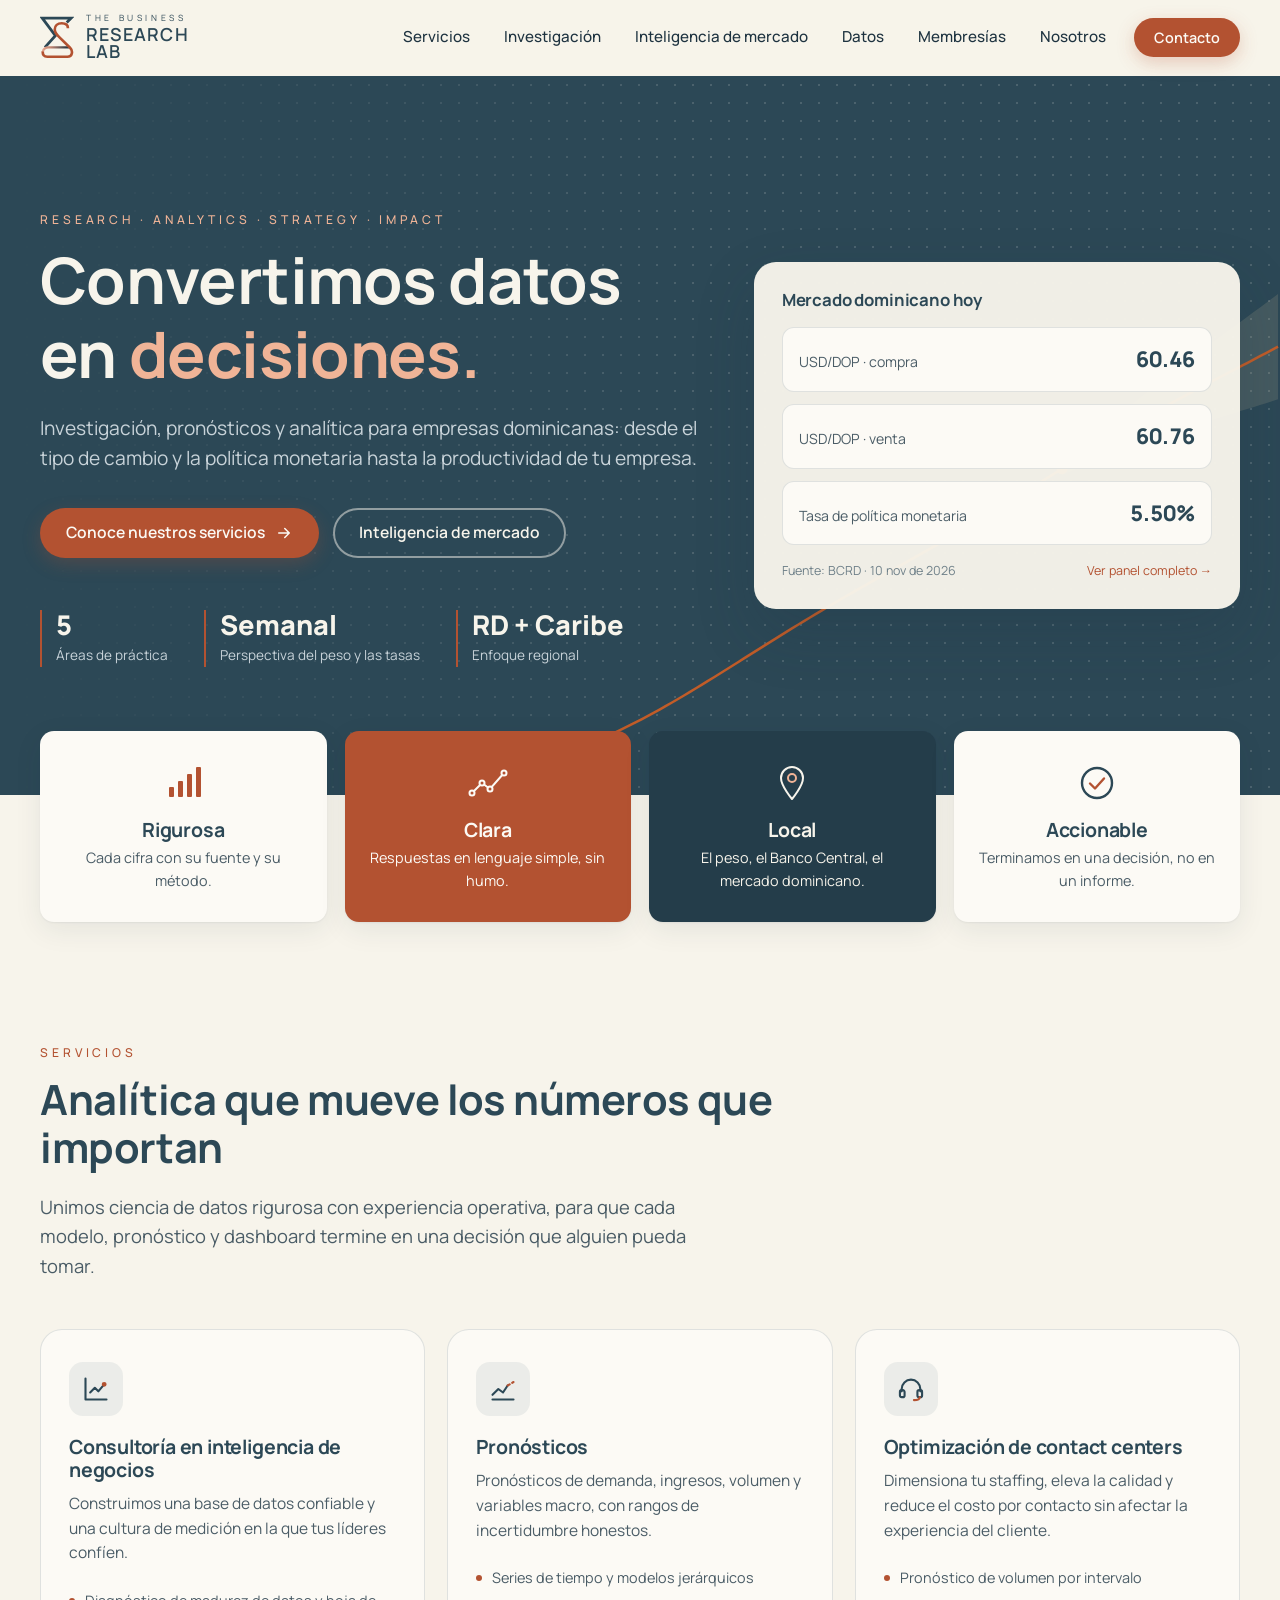
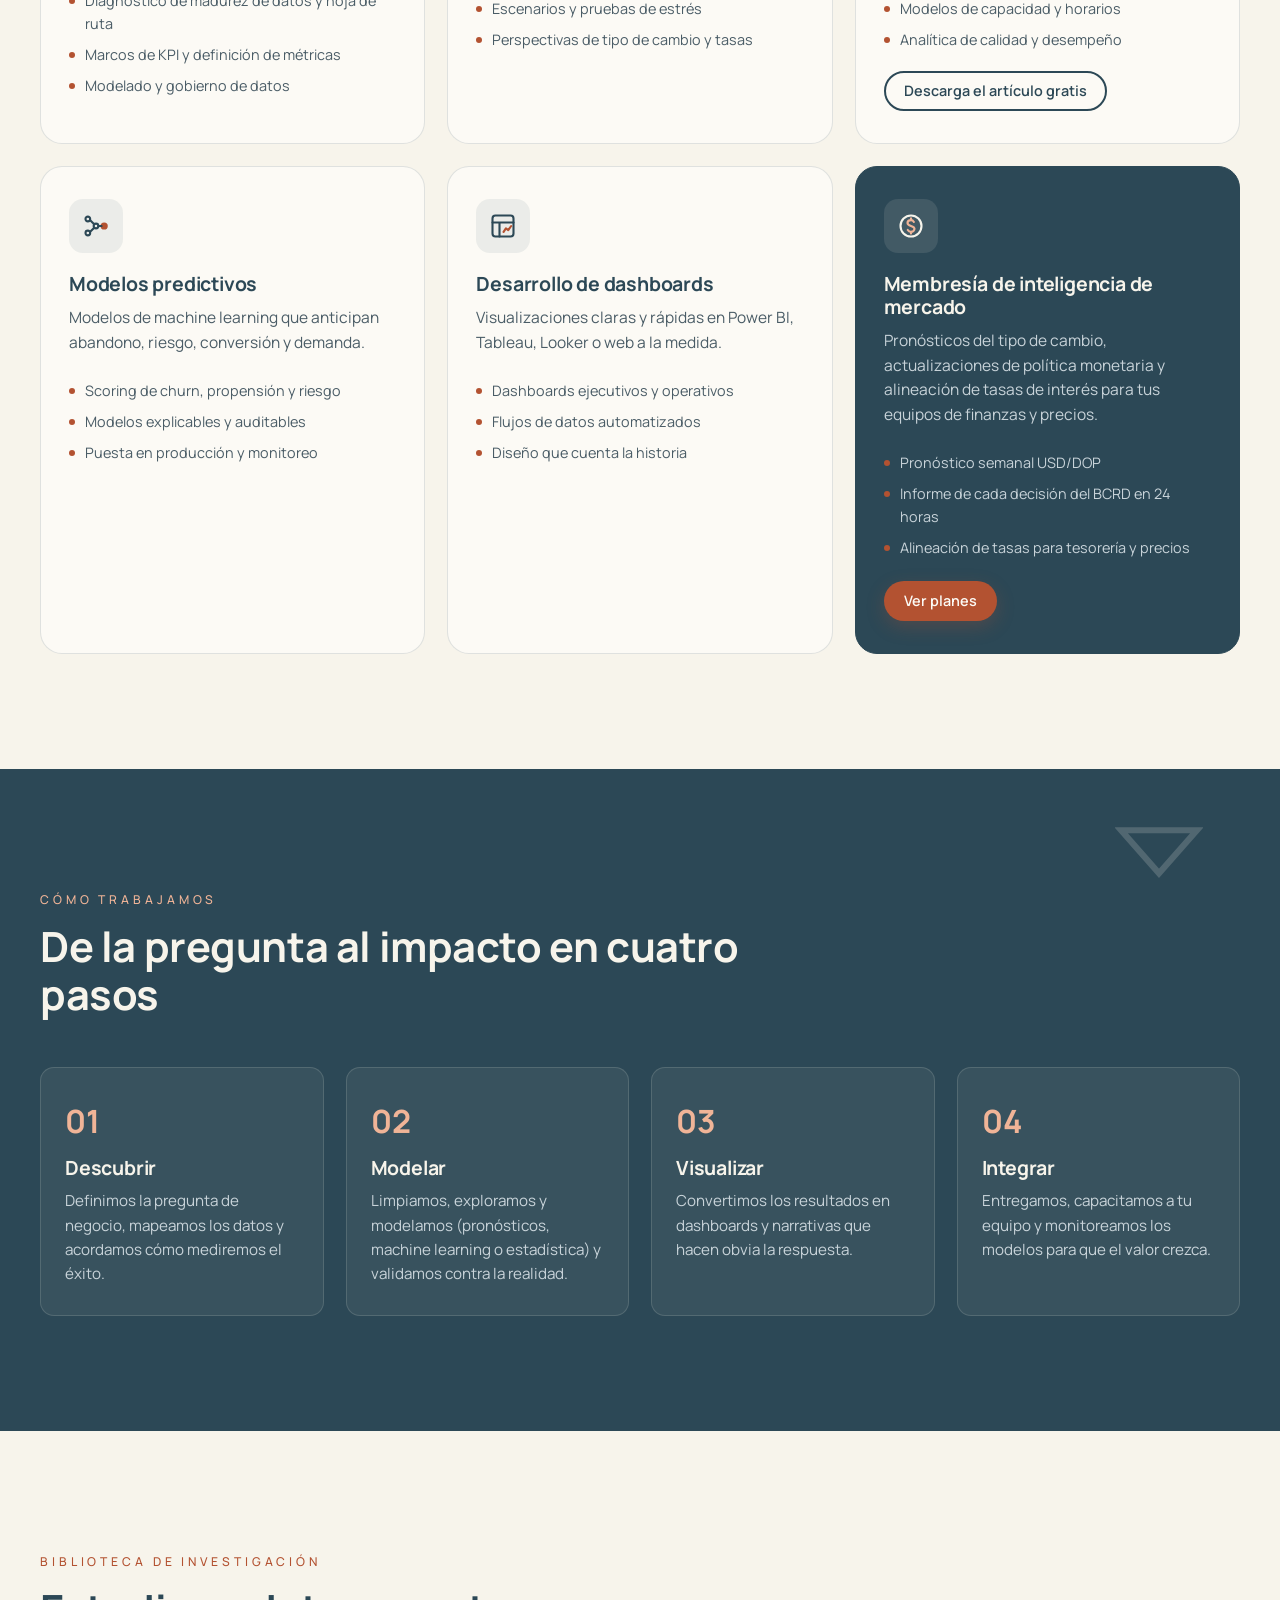
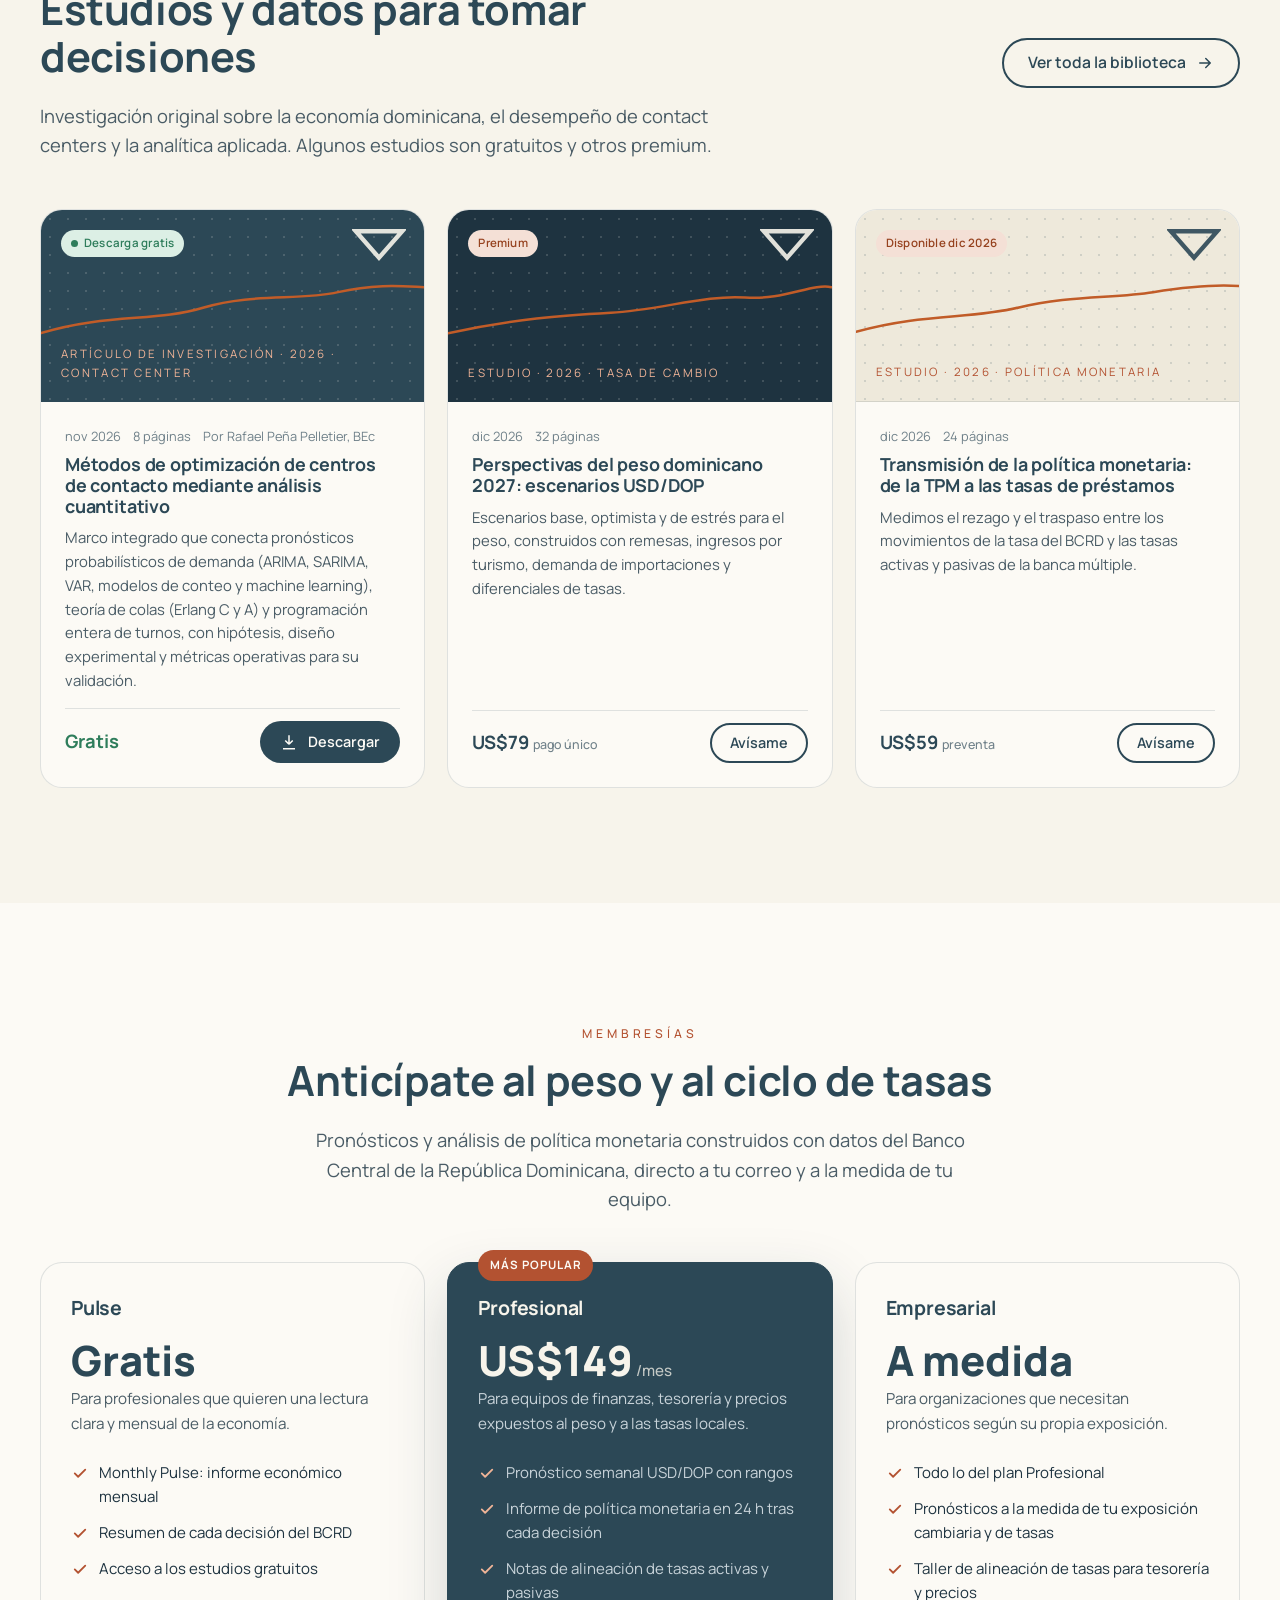
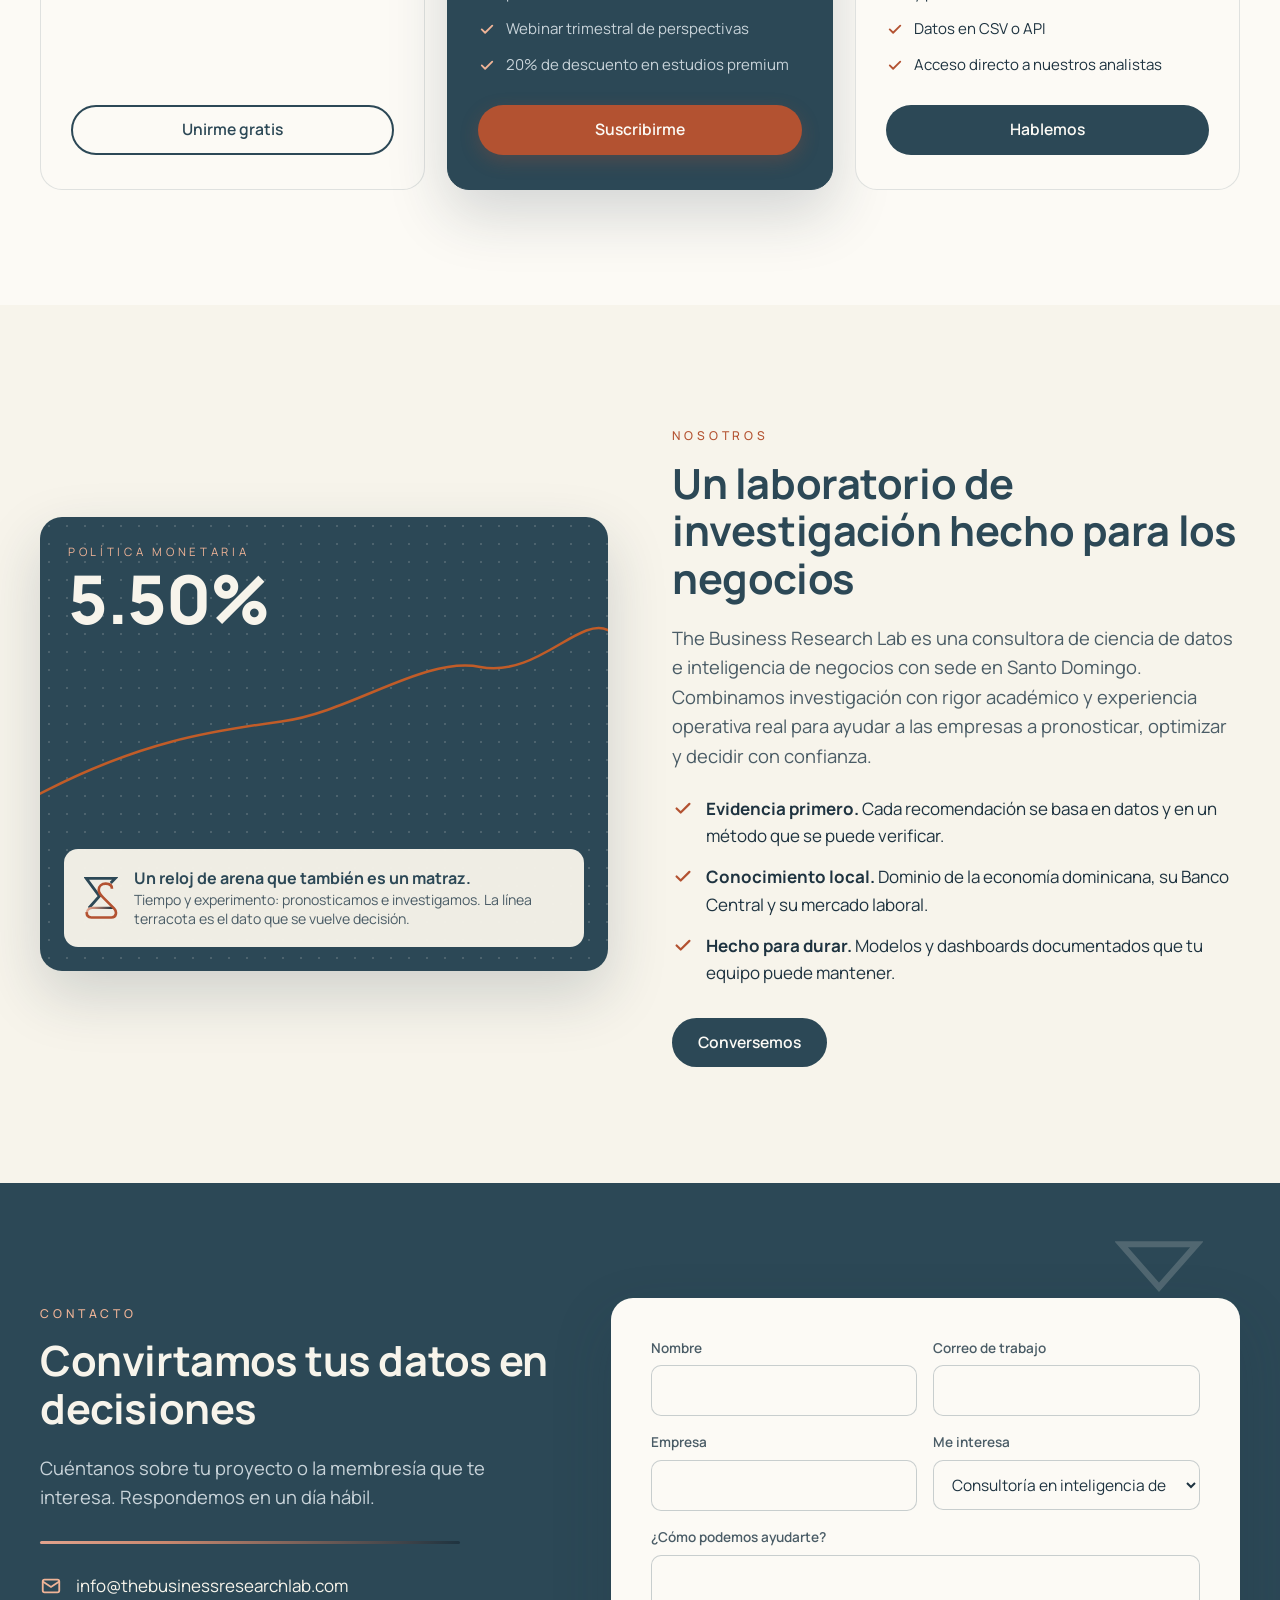
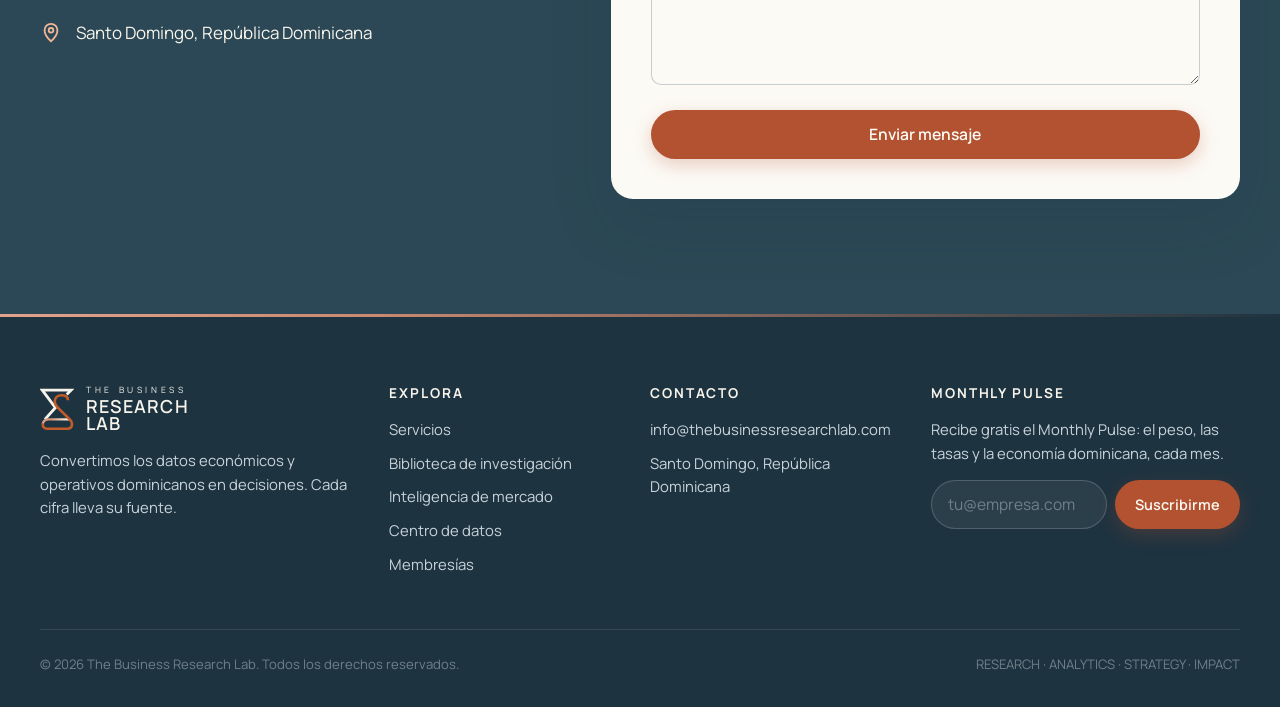
==== public/index.html @ 61091417 "Add files via upload" ====
<!DOCTYPE html>
<html lang="es-DO">
<head>
  <meta charset="utf-8">
  <meta name="viewport" content="width=device-width, initial-scale=1">
  <title>The Business Research Lab — Consultoría en ciencia de datos e inteligencia de negocios</title>
  <meta name="description" content="Inteligencia de negocios, pronósticos, modelos predictivos, optimización de contact centers y dashboards, más estudios e inteligencia sobre el peso dominicano y la política monetaria.">
  <meta name="theme-color" content="#2C4856">
  <link rel="canonical" href="https://thebusinessresearchlab.com/">
  <meta property="og:type" content="website">
  <meta property="og:locale" content="es_DO">
  <meta property="og:site_name" content="The Business Research Lab">
  <meta property="og:title" content="The Business Research Lab — Consultoría en ciencia de datos e inteligencia de negocios">
  <meta property="og:description" content="Inteligencia de negocios, pronósticos, modelos predictivos, optimización de contact centers y dashboards, más estudios e inteligencia sobre el peso dominicano y la política monetaria.">
  <meta property="og:image" content="https://thebusinessresearchlab.com/assets/img/og-image.png">
  <meta name="twitter:card" content="summary_large_image">
  <link rel="icon" href="favicon.svg" type="image/svg+xml">
  <link rel="apple-touch-icon" href="assets/img/apple-touch-icon.png">
  <link rel="preload" href="assets/fonts/manrope-latin-wght-normal.woff2" as="font" type="font/woff2" crossorigin>
  <link rel="stylesheet" href="css/styles.css">
</head>
<body>
<a class="skip-link" href="#main">Saltar al contenido</a>
<header class="site-header">
  <div class="wrap">
    <a class="brand" href="index.html" aria-label="The Business Research Lab — inicio">
      <img src="assets/img/logo-symbol.svg" alt="" width="30" height="38">
      <span class="brand-text"><small>THE BUSINESS</small><strong>RESEARCH</strong><strong>LAB</strong></span>
    </a>
    <button class="nav-toggle" aria-label="Abrir menú" aria-expanded="false" aria-controls="site-nav"><span></span></button>
    <nav class="nav" id="site-nav" aria-label="Principal">
      <a href="index.html#servicios">Servicios</a>
      <a href="investigacion.html">Investigación</a>
      <a href="mercados.html">Inteligencia de mercado</a>
      <a href="datos.html">Datos</a>
      <a href="index.html#membresias">Membresías</a>
      <a href="index.html#nosotros">Nosotros</a>
      <a class="btn btn--primary btn--sm" href="index.html#contacto">Contacto</a>
    </nav>
  </div>
</header>

<main id="main">
<section class="hero">
  <canvas id="hero-canvas" aria-hidden="true"></canvas>
  <div class="wrap hero-grid">
    <div>
      <span class="eyebrow">Research · Analytics · Strategy · Impact</span>
      <h1>Convertimos datos en <em>decisiones.</em></h1>
      <p class="lead">Investigación, pronósticos y analítica para empresas dominicanas: desde el tipo de cambio y la política monetaria hasta la productividad de tu empresa.</p>
      <div class="hero-actions">
        <a class="btn btn--primary" href="#servicios">Conoce nuestros servicios <svg viewBox="0 0 24 24" fill="none" stroke="currentColor" stroke-width="2" stroke-linecap="round" stroke-linejoin="round"><path d="M5 12h14M13 6l6 6-6 6"/></svg></a>
        <a class="btn btn--ghost-light" href="mercados.html">Inteligencia de mercado</a>
      </div>
      <div class="hero-stats">
        <div><strong>5</strong><span>Áreas de práctica</span></div>
        <div><strong>Semanal</strong><span>Perspectiva del peso y las tasas</span></div>
        <div><strong>RD + Caribe</strong><span>Enfoque regional</span></div>
      </div>
    </div>
    <aside class="rate-card reveal" data-markets aria-label="Resumen del mercado dominicano">
      <div class="rate-card__head">
        <h3>Mercado dominicano hoy</h3>
        <span class="chip chip--slate" data-sample-flag title="Sustituir los valores de muestra en data/markets.json">Datos de muestra</span>
      </div>
      <div class="rate-card__rows">
        <div class="rate-row"><span>USD/DOP · compra</span><strong data-fx-buy>—</strong></div>
        <div class="rate-row"><span>USD/DOP · venta</span><strong data-fx-sell>—</strong></div>
        <div class="rate-row"><span>Tasa de política monetaria</span><strong data-tpm>—</strong></div>
      </div>
      <div class="rate-card__foot">
        <span>Fuente: BCRD · <span data-fx-date></span></span>
        <a href="mercados.html">Ver panel completo →</a>
      </div>
    </aside>
  </div>
</section>

<div class="wrap">
  <div class="pillars">
    <div class="pillar reveal"><svg viewBox="0 0 44 44" aria-hidden="true"><rect x="8" y="26" width="5" height="10" rx="1" fill="#B35231"/><rect x="17" y="20" width="5" height="16" rx="1" fill="#B35231"/><rect x="26" y="13" width="5" height="23" rx="1" fill="#B35231"/><rect x="35" y="6" width="5" height="30" rx="1" fill="#B35231"/></svg><h3>Rigurosa</h3><p>Cada cifra con su fuente y su método.</p></div>
    <div class="pillar pillar--rust reveal"><svg viewBox="0 0 44 44" fill="none" stroke="#FCFAF5" stroke-width="2" aria-hidden="true"><path d="M6 32l10-10 8 6 14-16"/><circle cx="6" cy="32" r="2.5" fill="#B35231"/><circle cx="16" cy="22" r="2.5" fill="#B35231"/><circle cx="24" cy="28" r="2.5" fill="#B35231"/><circle cx="38" cy="12" r="2.5" fill="#B35231"/></svg><h3>Clara</h3><p>Respuestas en lenguaje simple, sin humo.</p></div>
    <div class="pillar pillar--slate reveal"><svg viewBox="0 0 44 44" fill="none" stroke="#F7F4EB" stroke-width="2" stroke-linejoin="round" aria-hidden="true"><path d="M22 6c-6 0-11 5-11 11 0 8 11 21 11 21s11-13 11-21c0-6-5-11-11-11z"/><circle cx="22" cy="17" r="4" stroke="#F0B497"/></svg><h3>Local</h3><p>El peso, el Banco Central, el mercado dominicano.</p></div>
    <div class="pillar reveal"><svg viewBox="0 0 44 44" fill="none" stroke-width="2.4" stroke-linecap="round" stroke-linejoin="round" aria-hidden="true"><circle cx="22" cy="22" r="15" stroke="#2C4856"/><path d="M15 22.5l5 5 9-10" stroke="#B35231"/></svg><h3>Accionable</h3><p>Terminamos en una decisión, no en un informe.</p></div>
  </div>
</div>

<section class="section" id="servicios">
  <div class="wrap">
    <div class="section-head reveal">
      <span class="eyebrow">Servicios</span>
      <h2>Analítica que mueve los números que importan</h2>
      <p class="lead">Unimos ciencia de datos rigurosa con experiencia operativa, para que cada modelo, pronóstico y dashboard termine en una decisión que alguien pueda tomar.</p>
    </div>
    <div class="services-grid">
      <article class="service reveal">
        <div class="service__icon"><svg viewBox="0 0 24 24" fill="none" stroke="#2C4856" stroke-width="1.8" stroke-linecap="round" stroke-linejoin="round"><path d="M3 3v18h18"/><path d="M7 15l4-4 3 3 5-6"/><circle cx="19" cy="8" r="1.2" fill="#B35231" stroke="#B35231"/></svg></div>
        <h3>Consultoría en inteligencia de negocios</h3>
        <p>Construimos una base de datos confiable y una cultura de medición en la que tus líderes confíen.</p>
        <ul><li><span>Diagnóstico de madurez de datos y hoja de ruta</span></li><li><span>Marcos de KPI y definición de métricas</span></li><li><span>Modelado y gobierno de datos</span></li></ul>
      </article>
      <article class="service reveal">
        <div class="service__icon"><svg viewBox="0 0 24 24" fill="none" stroke="#2C4856" stroke-width="1.8" stroke-linecap="round" stroke-linejoin="round"><path d="M3 17l5-5 4 3 4-6"/><path d="M16 9l5-3" stroke="#B35231" stroke-dasharray="2 2.5"/><path d="M3 21h18"/></svg></div>
        <h3>Pronósticos</h3>
        <p>Pronósticos de demanda, ingresos, volumen y variables macro, con rangos de incertidumbre honestos.</p>
        <ul><li><span>Series de tiempo y modelos jerárquicos</span></li><li><span>Escenarios y pruebas de estrés</span></li><li><span>Perspectivas de tipo de cambio y tasas</span></li></ul>
      </article>
      <article class="service reveal">
        <div class="service__icon"><svg viewBox="0 0 24 24" fill="none" stroke="#2C4856" stroke-width="1.8" stroke-linecap="round" stroke-linejoin="round"><path d="M4 14v-2a8 8 0 0 1 16 0v2"/><rect x="2.5" y="13" width="4" height="6" rx="1.5"/><rect x="17.5" y="13" width="4" height="6" rx="1.5"/><path d="M19.5 19c0 1.5-2 2.5-5 2.5" stroke="#B35231"/></svg></div>
        <h3>Optimización de contact centers</h3>
        <p>Dimensiona tu staffing, eleva la calidad y reduce el costo por contacto sin afectar la experiencia del cliente.</p>
        <ul><li><span>Pronóstico de volumen por intervalo</span></li><li><span>Modelos de capacidad y horarios</span></li><li><span>Analítica de calidad y desempeño</span></li></ul>
        <button class="btn btn--ghost btn--sm" data-get="wp-optimizacion-contact-center" style="margin-top:20px;align-self:flex-start">Descarga el artículo gratis</button>
      </article>
      <article class="service reveal">
        <div class="service__icon"><svg viewBox="0 0 24 24" fill="none" stroke="#2C4856" stroke-width="1.8" stroke-linecap="round" stroke-linejoin="round"><circle cx="5" cy="6" r="2"/><circle cx="5" cy="18" r="2"/><circle cx="12" cy="12" r="2"/><circle cx="19" cy="12" r="2.2" fill="#B35231" stroke="#B35231"/><path d="M7 7l3.5 3.5M7 17l3.5-3.5M14 12h2.8"/></svg></div>
        <h3>Modelos predictivos</h3>
        <p>Modelos de machine learning que anticipan abandono, riesgo, conversión y demanda.</p>
        <ul><li><span>Scoring de churn, propensión y riesgo</span></li><li><span>Modelos explicables y auditables</span></li><li><span>Puesta en producción y monitoreo</span></li></ul>
      </article>
      <article class="service reveal">
        <div class="service__icon"><svg viewBox="0 0 24 24" fill="none" stroke="#2C4856" stroke-width="1.8" stroke-linecap="round" stroke-linejoin="round"><rect x="3" y="3" width="18" height="18" rx="2.5"/><path d="M3 9h18M9 21V9"/><path d="M12.5 17l2-3 2 1.5 2.5-3.5" stroke="#B35231"/></svg></div>
        <h3>Desarrollo de dashboards</h3>
        <p>Visualizaciones claras y rápidas en Power BI, Tableau, Looker o web a la medida.</p>
        <ul><li><span>Dashboards ejecutivos y operativos</span></li><li><span>Flujos de datos automatizados</span></li><li><span>Diseño que cuenta la historia</span></li></ul>
      </article>
      <article class="service service--feature reveal">
        <div class="service__icon"><svg viewBox="0 0 24 24" fill="none" stroke="#F7F4EB" stroke-width="1.8" stroke-linecap="round" stroke-linejoin="round"><circle cx="12" cy="12" r="9"/><path d="M14.5 8.5c-.6-1-1.6-1.5-2.5-1.5-1.7 0-3 1-3 2.4 0 3.2 6 1.8 6 5 0 1.4-1.3 2.6-3 2.6-1.1 0-2.2-.6-2.8-1.6M12 5.5V7m0 10v1.5" stroke="#F0B497"/></svg></div>
        <h3>Membresía de inteligencia de mercado</h3>
        <p>Pronósticos del tipo de cambio, actualizaciones de política monetaria y alineación de tasas de interés para tus equipos de finanzas y precios.</p>
        <ul><li><span>Pronóstico semanal USD/DOP</span></li><li><span>Informe de cada decisión del BCRD en 24 horas</span></li><li><span>Alineación de tasas para tesorería y precios</span></li></ul>
        <a class="btn btn--primary btn--sm" href="#membresias" style="margin-top:22px;align-self:flex-start">Ver planes</a>
      </article>
    </div>
  </div>
</section>

<section class="section section--slate">
  <svg class="section-tri" viewBox="0 0 100 62" aria-hidden="true"><path d="M7 6 H93 L50 55 Z" fill="none" stroke="currentColor" stroke-width="7"/></svg>
  <div class="wrap">
    <div class="section-head reveal">
      <span class="eyebrow">Cómo trabajamos</span>
      <h2>De la pregunta al impacto en cuatro pasos</h2>
    </div>
    <div class="process">
      <div class="step reveal"><h3>Descubrir</h3><p>Definimos la pregunta de negocio, mapeamos los datos y acordamos cómo mediremos el éxito.</p></div>
      <div class="step reveal"><h3>Modelar</h3><p>Limpiamos, exploramos y modelamos (pronósticos, machine learning o estadística) y validamos contra la realidad.</p></div>
      <div class="step reveal"><h3>Visualizar</h3><p>Convertimos los resultados en dashboards y narrativas que hacen obvia la respuesta.</p></div>
      <div class="step reveal"><h3>Integrar</h3><p>Entregamos, capacitamos a tu equipo y monitoreamos los modelos para que el valor crezca.</p></div>
    </div>
  </div>
</section>

<section class="section" id="investigacion">
  <div class="wrap">
    <div class="toolbar">
      <div class="section-head reveal" style="margin:0">
        <span class="eyebrow">Biblioteca de investigación</span>
        <h2>Estudios y datos para tomar decisiones</h2>
        <p class="lead">Investigación original sobre la economía dominicana, el desempeño de contact centers y la analítica aplicada. Algunos estudios son gratuitos y otros premium.</p>
      </div>
      <a class="btn btn--ghost" href="investigacion.html">Ver toda la biblioteca <svg viewBox="0 0 24 24" fill="none" stroke="currentColor" stroke-width="2" stroke-linecap="round" stroke-linejoin="round"><path d="M5 12h14M13 6l6 6-6 6"/></svg></a>
    </div>
    <div class="research-grid" data-research-list data-limit="3"></div>
  </div>
</section>

<section class="section section--paper" id="membresias">
  <div class="wrap">
    <div class="section-head section-head--center reveal">
      <span class="eyebrow">Membresías</span>
      <h2>Anticípate al peso y al ciclo de tasas</h2>
      <p class="lead">Pronósticos y análisis de política monetaria construidos con datos del Banco Central de la República Dominicana, directo a tu correo y a la medida de tu equipo.</p>
    </div>
    <div class="plans">
      <div class="plan reveal">
        <h3>Pulse</h3>
        <div class="plan__price">Gratis</div>
        <p class="plan__desc">Para profesionales que quieren una lectura clara y mensual de la economía.</p>
        <ul><li><svg viewBox="0 0 24 24" fill="none" stroke="currentColor" stroke-width="2.4" stroke-linecap="round" stroke-linejoin="round"><path d="M5 12.5l4.5 4.5L19 7.5"/></svg><span>Monthly Pulse: informe económico mensual</span></li><li><svg viewBox="0 0 24 24" fill="none" stroke="currentColor" stroke-width="2.4" stroke-linecap="round" stroke-linejoin="round"><path d="M5 12.5l4.5 4.5L19 7.5"/></svg><span>Resumen de cada decisión del BCRD</span></li><li><svg viewBox="0 0 24 24" fill="none" stroke="currentColor" stroke-width="2.4" stroke-linecap="round" stroke-linejoin="round"><path d="M5 12.5l4.5 4.5L19 7.5"/></svg><span>Acceso a los estudios gratuitos</span></li></ul>
        <a class="btn btn--ghost btn--block" href="#contacto" data-plan="pulse" data-interest="Membresía — Pulse (gratis)">Unirme gratis</a>
      </div>
      <div class="plan plan--featured reveal">
        <span class="plan__badge">Más popular</span>
        <h3>Profesional</h3>
        <div class="plan__price">US$149<small> /mes</small></div>
        <p class="plan__desc">Para equipos de finanzas, tesorería y precios expuestos al peso y a las tasas locales.</p>
        <ul><li><svg viewBox="0 0 24 24" fill="none" stroke="currentColor" stroke-width="2.4" stroke-linecap="round" stroke-linejoin="round"><path d="M5 12.5l4.5 4.5L19 7.5"/></svg><span>Pronóstico semanal USD/DOP con rangos</span></li><li><svg viewBox="0 0 24 24" fill="none" stroke="currentColor" stroke-width="2.4" stroke-linecap="round" stroke-linejoin="round"><path d="M5 12.5l4.5 4.5L19 7.5"/></svg><span>Informe de política monetaria en 24 h tras cada decisión</span></li><li><svg viewBox="0 0 24 24" fill="none" stroke="currentColor" stroke-width="2.4" stroke-linecap="round" stroke-linejoin="round"><path d="M5 12.5l4.5 4.5L19 7.5"/></svg><span>Notas de alineación de tasas activas y pasivas</span></li><li><svg viewBox="0 0 24 24" fill="none" stroke="currentColor" stroke-width="2.4" stroke-linecap="round" stroke-linejoin="round"><path d="M5 12.5l4.5 4.5L19 7.5"/></svg><span>Webinar trimestral de perspectivas</span></li><li><svg viewBox="0 0 24 24" fill="none" stroke="currentColor" stroke-width="2.4" stroke-linecap="round" stroke-linejoin="round"><path d="M5 12.5l4.5 4.5L19 7.5"/></svg><span>20% de descuento en estudios premium</span></li></ul>
        <a class="btn btn--primary btn--block" href="#contacto" data-plan="professional" data-interest="Membresía — Profesional">Suscribirme</a>
      </div>
      <div class="plan reveal">
        <h3>Empresarial</h3>
        <div class="plan__price">A medida</div>
        <p class="plan__desc">Para organizaciones que necesitan pronósticos según su propia exposición.</p>
        <ul><li><svg viewBox="0 0 24 24" fill="none" stroke="currentColor" stroke-width="2.4" stroke-linecap="round" stroke-linejoin="round"><path d="M5 12.5l4.5 4.5L19 7.5"/></svg><span>Todo lo del plan Profesional</span></li><li><svg viewBox="0 0 24 24" fill="none" stroke="currentColor" stroke-width="2.4" stroke-linecap="round" stroke-linejoin="round"><path d="M5 12.5l4.5 4.5L19 7.5"/></svg><span>Pronósticos a la medida de tu exposición cambiaria y de tasas</span></li><li><svg viewBox="0 0 24 24" fill="none" stroke="currentColor" stroke-width="2.4" stroke-linecap="round" stroke-linejoin="round"><path d="M5 12.5l4.5 4.5L19 7.5"/></svg><span>Taller de alineación de tasas para tesorería y precios</span></li><li><svg viewBox="0 0 24 24" fill="none" stroke="currentColor" stroke-width="2.4" stroke-linecap="round" stroke-linejoin="round"><path d="M5 12.5l4.5 4.5L19 7.5"/></svg><span>Datos en CSV o API</span></li><li><svg viewBox="0 0 24 24" fill="none" stroke="currentColor" stroke-width="2.4" stroke-linecap="round" stroke-linejoin="round"><path d="M5 12.5l4.5 4.5L19 7.5"/></svg><span>Acceso directo a nuestros analistas</span></li></ul>
        <a class="btn btn--slate btn--block" href="#contacto" data-plan="enterprise" data-interest="Membresía — Empresarial">Hablemos</a>
      </div>
    </div>
  </div>
</section>

<section class="section" id="nosotros">
  <div class="wrap about-grid">
    <div class="about-visual reveal" data-lines data-markets>
      <div class="big-figure"><span>POLÍTICA MONETARIA</span><strong data-tpm>—</strong></div>
      <div class="float-card"><img src="assets/img/logo-symbol.svg" alt="" width="34" height="44"><span><strong style="font-size:1rem;color:var(--slate)">Un reloj de arena que también es un matraz.</strong><br>Tiempo y experimento: pronosticamos e investigamos. La línea terracota es el dato que se vuelve decisión.</span></div>
    </div>
    <div class="reveal">
      <span class="eyebrow">Nosotros</span>
      <h2>Un laboratorio de investigación hecho para los negocios</h2>
      <p class="lead">The Business Research Lab es una consultora de ciencia de datos e inteligencia de negocios con sede en Santo Domingo. Combinamos investigación con rigor académico y experiencia operativa real para ayudar a las empresas a pronosticar, optimizar y decidir con confianza.</p>
      <ul class="checks">
        <li><svg viewBox="0 0 24 24" fill="none" stroke="currentColor" stroke-width="2.4" stroke-linecap="round" stroke-linejoin="round"><path d="M5 12.5l4.5 4.5L19 7.5"/></svg><span><strong>Evidencia primero.</strong> Cada recomendación se basa en datos y en un método que se puede verificar.</span></li>
        <li><svg viewBox="0 0 24 24" fill="none" stroke="currentColor" stroke-width="2.4" stroke-linecap="round" stroke-linejoin="round"><path d="M5 12.5l4.5 4.5L19 7.5"/></svg><span><strong>Conocimiento local.</strong> Dominio de la economía dominicana, su Banco Central y su mercado laboral.</span></li>
        <li><svg viewBox="0 0 24 24" fill="none" stroke="currentColor" stroke-width="2.4" stroke-linecap="round" stroke-linejoin="round"><path d="M5 12.5l4.5 4.5L19 7.5"/></svg><span><strong>Hecho para durar.</strong> Modelos y dashboards documentados que tu equipo puede mantener.</span></li>
      </ul>
      <a class="btn btn--slate" href="#contacto">Conversemos</a>
    </div>
  </div>
</section>

<section class="section section--slate" id="contacto">
  <svg class="section-tri" viewBox="0 0 100 62" aria-hidden="true"><path d="M7 6 H93 L50 55 Z" fill="none" stroke="currentColor" stroke-width="7"/></svg>
  <div class="wrap contact-grid">
    <div class="reveal">
      <span class="eyebrow">Contacto</span>
      <h2>Convirtamos tus datos en decisiones</h2>
      <p class="lead">Cuéntanos sobre tu proyecto o la membresía que te interesa. Respondemos en un día hábil.</p>
      <div class="pour-band"></div>
      <div class="contact-info">
        <div><svg viewBox="0 0 24 24" fill="none" stroke="currentColor" stroke-width="2"><rect x="3" y="5" width="18" height="14" rx="2"/><path d="M3 7l9 6 9-6"/></svg><a data-cfg-email href="#"></a></div>
        <div data-cfg-wrap><svg viewBox="0 0 24 24" fill="none" stroke="currentColor" stroke-width="2"><path d="M5 4h4l2 5-2.5 1.5a11 11 0 0 0 5 5L15 13l5 2v4a2 2 0 0 1-2 2A16 16 0 0 1 3 6a2 2 0 0 1 2-2"/></svg><a data-cfg-phone href="#"></a></div>
        <div data-cfg-wrap><svg viewBox="0 0 24 24" fill="none" stroke="currentColor" stroke-width="2"><path d="M4 20l1.5-4A8 8 0 1 1 8 18.5z"/></svg><a data-cfg-whatsapp href="#" target="_blank" rel="noopener">Escríbenos por WhatsApp</a></div>
        <div><svg viewBox="0 0 24 24" fill="none" stroke="currentColor" stroke-width="2"><path d="M12 21s7-6 7-12a7 7 0 0 0-14 0c0 6 7 12 7 12z"/><circle cx="12" cy="9" r="2.5"/></svg><span data-cfg-location></span></div>
      </div>
    </div>
    <div class="form-card reveal">
      <form class="js-ajax" name="contact" method="POST" data-netlify="true" netlify-honeypot="bot-field" action="gracias.html" data-success="¡Gracias! Recibimos tu mensaje y te responderemos en un día hábil.">
        <input type="hidden" name="form-name" value="contact">
        <p class="hp"><label>No llenar <input name="bot-field"></label></p>
        <div class="form-grid">
          <div class="field"><label for="contact-name">Nombre</label><input id="contact-name" name="name" required autocomplete="name"></div>
          <div class="field"><label for="contact-email">Correo de trabajo</label><input id="contact-email" type="email" name="email" required autocomplete="email"></div>
          <div class="field"><label for="contact-company">Empresa</label><input id="contact-company" name="company" autocomplete="organization"></div>
          <div class="field"><label for="contact-interest">Me interesa</label>
            <select id="contact-interest" name="interest">
              <option>Consultoría en inteligencia de negocios</option>
              <option>Pronósticos</option>
              <option>Optimización de contact centers</option>
              <option>Modelos predictivos</option>
              <option>Desarrollo de dashboards</option>
              <option>Membresía — Pulse (gratis)</option>
              <option>Membresía — Profesional</option>
              <option>Membresía — Empresarial</option>
              <option>Estudio de investigación a la medida</option>
              <option>Otro</option>
            </select>
          </div>
          <div class="field full"><label for="contact-message">¿Cómo podemos ayudarte?</label><textarea id="contact-message" name="message" required></textarea></div>
        </div>
        <button class="btn btn--primary btn--block" type="submit" style="margin-top:18px">Enviar mensaje</button>
        <p class="form-status" role="status"></p>
      </form>
    </div>
  </div>
</section>
</main>
<div class="modal" id="download-modal" aria-hidden="true" role="dialog" aria-modal="true" aria-labelledby="download-h">
  <div class="modal__backdrop" data-close-modal></div>
  <div class="modal__dialog">
    <button class="modal__close" data-close-modal aria-label="Cerrar">×</button>
    <span class="eyebrow">Descarga gratis</span>
    <h3 id="download-h">«<span id="download-title"></span>»</h3>
    <p class="lead" style="font-size:1rem">Dinos a dónde enviarte nuevas investigaciones y tu descarga comenzará de inmediato.</p>
    <form id="download-form" class="js-ajax" name="free-download" method="POST" data-netlify="true" netlify-honeypot="bot-field">
      <input type="hidden" name="form-name" value="free-download">
      <input type="hidden" name="study" value="">
      <p class="hp"><label>No llenar <input name="bot-field"></label></p>
      <div class="form-grid">
        <div class="field"><label for="dl-name">Nombre</label><input id="dl-name" name="name" required autocomplete="name"></div>
        <div class="field"><label for="dl-company">Empresa</label><input id="dl-company" name="company" autocomplete="organization"></div>
        <div class="field full"><label for="dl-email">Correo de trabajo</label><input id="dl-email" type="email" name="email" required autocomplete="email"></div>
      </div>
      <button class="btn btn--primary btn--block" type="submit" style="margin-top:18px">Descargar ahora</button>
      <p class="form-note">También te suscribiremos al Monthly Pulse gratuito. Puedes darte de baja cuando quieras.</p>
      <p class="form-status" role="status"></p>
    </form>
  </div>
</div>
<div class="modal" id="notify-modal" aria-hidden="true" role="dialog" aria-modal="true" aria-labelledby="notify-h">
  <div class="modal__backdrop" data-close-modal></div>
  <div class="modal__dialog">
    <button class="modal__close" data-close-modal aria-label="Cerrar">×</button>
    <span class="eyebrow">Estudio premium</span>
    <h3 id="notify-h">«<span id="notify-title"></span>»</h3>
    <p class="lead" style="font-size:1rem">Sé el primero en saber cuándo se publique. Los suscriptores reciben precio de lanzamiento.</p>
    <form id="notify-form" class="js-ajax" name="study-waitlist" method="POST" data-netlify="true" netlify-honeypot="bot-field" data-success="¡Estás en la lista! Te escribiremos en cuanto esté disponible.">
      <input type="hidden" name="form-name" value="study-waitlist">
      <input type="hidden" name="study" value="">
      <p class="hp"><label>No llenar <input name="bot-field"></label></p>
      <div class="form-grid">
        <div class="field"><label for="nt-name">Nombre</label><input id="nt-name" name="name" required autocomplete="name"></div>
        <div class="field"><label for="nt-email">Correo de trabajo</label><input id="nt-email" type="email" name="email" required autocomplete="email"></div>
      </div>
      <button class="btn btn--primary btn--block" type="submit" style="margin-top:18px">Avísame</button>
      <p class="form-status" role="status"></p>
    </form>
  </div>
</div>
<footer class="site-footer">
  <div class="wrap">
    <div class="footer-grid">
      <div>
        <a class="brand" href="index.html" aria-label="The Business Research Lab — inicio">
          <img src="assets/img/logo-symbol-light.svg" alt="" width="30" height="38">
          <span class="brand-text"><small>THE BUSINESS</small><strong>RESEARCH</strong><strong>LAB</strong></span>
        </a>
        <p>Convertimos los datos económicos y operativos dominicanos en decisiones. Cada cifra lleva su fuente.</p>
      </div>
      <div>
        <h4>Explora</h4>
        <ul>
          <li><a href="index.html#servicios">Servicios</a></li>
          <li><a href="investigacion.html">Biblioteca de investigación</a></li>
          <li><a href="mercados.html">Inteligencia de mercado</a></li>
          <li><a href="datos.html">Centro de datos</a></li>
          <li><a href="index.html#membresias">Membresías</a></li>
        </ul>
      </div>
      <div>
        <h4>Contacto</h4>
        <ul>
          <li><a data-cfg-email href="#"></a></li>
          <li data-cfg-wrap><a data-cfg-phone href="#"></a></li>
          <li data-cfg-wrap><a data-cfg-linkedin href="#" target="_blank" rel="noopener">LinkedIn</a></li>
          <li><span data-cfg-location></span></li>
        </ul>
      </div>
      <div>
        <h4>Monthly Pulse</h4>
        <p>Recibe gratis el Monthly Pulse: el peso, las tasas y la economía dominicana, cada mes.</p>
        <form class="js-ajax" name="newsletter" method="POST" data-netlify="true" netlify-honeypot="bot-field" data-success="¡Listo! Ya estás suscrito al Monthly Pulse.">
          <input type="hidden" name="form-name" value="newsletter">
          <p class="hp"><label>No llenar <input name="bot-field"></label></p>
          <div class="newsletter">
            <label class="hp" for="nl-email-inicio">Correo</label>
            <input id="nl-email-inicio" type="email" name="email" placeholder="tu@empresa.com" required autocomplete="email">
            <button class="btn btn--primary btn--sm" type="submit">Suscribirme</button>
          </div>
          <p class="form-status" role="status"></p>
        </form>
      </div>
    </div>
    <div class="footer-bottom">
      <span>© <span data-year></span> The Business Research Lab. Todos los derechos reservados.</span>
      <span>RESEARCH · ANALYTICS · STRATEGY · IMPACT</span>
    </div>
  </div>
</footer>
<script src="js/config.js"></script>
<script src="js/main.js" defer></script>
</body>
</html>
---- public/css/styles.css ----
/* =========================================================
   The Business Research Lab — Global Styles
   Brand: Navy #2C4856 · Terracota #B35231 · Crema #F7F4EB
   Type:  Manrope (familia única)
   ========================================================= */

/* Manrope (self-hosted, variable 200–800) */
@font-face { font-family: "Manrope"; font-style: normal; font-weight: 200 800; font-display: swap;
  src: url("../assets/fonts/manrope-latin-wght-normal.woff2") format("woff2");
  unicode-range: U+0000-00FF, U+0131, U+0152-0153, U+02BB-02BC, U+02C6, U+02DA, U+02DC, U+0304, U+0308, U+0329, U+2000-206F, U+20AC, U+2122, U+2191, U+2193, U+2212, U+2215, U+FEFF, U+FFFD; }
@font-face { font-family: "Manrope"; font-style: normal; font-weight: 200 800; font-display: swap;
  src: url("../assets/fonts/manrope-latin-ext-wght-normal.woff2") format("woff2");
  unicode-range: U+0100-02BA, U+02BD-02C5, U+02C7-02CC, U+02CE-02D7, U+02DD-02FF, U+0304, U+0308, U+0329, U+1D00-1DBF, U+1E00-1E9F, U+1EF2-1EFF, U+2020, U+20A0-20AB, U+20AD-20C0, U+2113, U+2C60-2C7F, U+A720-A7FF; }

:root {
  /* Línea gráfica TBRL — 60% crema · 30% navy · 10% terracota */
  --slate: #2C4856;        /* Navy (principal) */
  --slate-900: #1E3340;    /* Navy profundo (pies, bandas) */
  --slate-800: #243D4A;
  --slate-600: #4A6676;
  --slate-200: #C8D3D9;
  --rust: #B35231;         /* Terracota (acento) */
  --rust-700: #96421F;
  --rust-on-navy: #C15C28; /* Terracota sobre navy: solo línea o forma */
  --accent-on-navy: #F0B497; /* Texto de acento sobre navy */
  --rust-100: #F4E0D6;
  --blush: #E2A38D;
  --steel: #7FA0B0;
  --sand: #CDBB98;
  --ivory: #F7F4EB;        /* Crema (fondo) */
  --ivory-200: #EEE9DB;
  --paper: #FCFAF5;
  --ink: #1E3340;
  --ink-2: #4A5C66;
  --ink-3: #6F8089;
  --line: rgba(44, 72, 86, .14);
  --good: #2E7D5B;

  --font-head: "Manrope", Arial, sans-serif;
  --font-body: "Manrope", Arial, sans-serif;

  --radius: 14px;
  --radius-lg: 22px;
  --shadow: 0 1px 2px rgba(30, 51, 64, .06), 0 8px 28px rgba(30, 51, 64, .08);
  --shadow-lg: 0 24px 60px rgba(30, 51, 64, .18);
  --wrap: 1200px;
  --header-h: 76px;
  --dots-light: radial-gradient(rgba(247, 244, 235, .16) 1px, transparent 1.3px) 0 0 / 18px 18px;
  --dots-dark: radial-gradient(rgba(44, 72, 86, .16) 1px, transparent 1.3px) 0 0 / 18px 18px;
  --pour: linear-gradient(90deg, #E2A38D 0%, #C9886F 30%, #1E3340 100%);
}

*, *::before, *::after { box-sizing: border-box; }
html { scroll-behavior: smooth; scroll-padding-top: calc(var(--header-h) + 12px); }
body {
  margin: 0;
  font-family: var(--font-body);
  font-size: 17px;
  line-height: 1.6;
  color: var(--ink);
  background: var(--ivory);
  -webkit-font-smoothing: antialiased;
}
img, svg { max-width: 100%; display: block; }
a { color: var(--rust); text-decoration: none; }
a:hover { color: var(--rust-700); }
h1, h2, h3, h4 { font-family: var(--font-head); color: var(--slate); line-height: 1.15; margin: 0 0 .5em; letter-spacing: -.01em; }
h1 { font-size: clamp(2.3rem, 5.2vw, 4rem); font-weight: 700; }
h2 { font-size: clamp(1.8rem, 3.4vw, 2.6rem); font-weight: 700; }
h3 { font-size: 1.22rem; font-weight: 700; }
p { margin: 0 0 1em; }
:focus-visible { outline: 3px solid var(--rust); outline-offset: 3px; border-radius: 4px; }

.wrap { width: min(100% - 40px, var(--wrap)); margin-inline: auto; }
.section { padding: clamp(64px, 9vw, 120px) 0; }
.section--paper { background: var(--paper); }
.section--slate { background: var(--slate); color: var(--ivory); position: relative; }
.section--slate h2, .section--slate h3 { color: var(--ivory); }
.eyebrow {
  display: inline-block; font-family: var(--font-head); font-weight: 500;
  font-size: .76rem; letter-spacing: .32em; text-transform: uppercase;
  color: var(--rust); margin-bottom: 14px;
}
.section--slate .eyebrow, .hero .eyebrow, .page-hero .eyebrow, .cta-band .eyebrow { color: var(--accent-on-navy); }
.lead { font-size: 1.15rem; color: var(--ink-2); max-width: 62ch; }
.section--slate .lead { color: var(--slate-200); }
.section-head { max-width: 760px; margin-bottom: 48px; }
.section-head--center { margin-inline: auto; text-align: center; }
.section-head--center .lead { margin-inline: auto; }
.skip-link { position: absolute; left: -999px; top: 8px; background: var(--slate); color: var(--paper); padding: 10px 16px; border-radius: 8px; z-index: 999; }
.skip-link:focus { left: 8px; color: var(--paper); }

/* ---------- Buttons ---------- */
.btn {
  display: inline-flex; align-items: center; justify-content: center; gap: 10px;
  font-family: var(--font-body); font-weight: 600; font-size: .98rem;
  padding: 14px 24px; border-radius: 999px; border: 2px solid transparent;
  cursor: pointer; transition: transform .15s ease, background .2s, color .2s, border-color .2s, box-shadow .2s;
  text-decoration: none; line-height: 1.1; white-space: nowrap;
}
.btn:hover { transform: translateY(-1px); }
.btn--primary { background: var(--rust); color: var(--paper); box-shadow: 0 6px 18px rgba(179, 82, 49, .26); }
.btn--primary:hover { background: var(--rust-700); color: var(--paper); }
.btn--slate { background: var(--slate); color: var(--paper); }
.btn--slate:hover { background: var(--slate-900); color: var(--paper); }
.btn--ghost { border-color: var(--slate); color: var(--slate); background: transparent; }
.btn--ghost:hover { background: var(--slate); color: var(--paper); }
.btn--ghost-light { border-color: rgba(247, 244, 235, .5); color: var(--ivory); }
.btn--ghost-light:hover { background: var(--ivory); color: var(--slate); }
.btn--sm { padding: 10px 18px; font-size: .9rem; }
.btn--block { width: 100%; }
.btn svg { width: 18px; height: 18px; }

/* ---------- Header ---------- */
.site-header {
  position: sticky; top: 0; z-index: 100; height: var(--header-h);
  background: rgba(247, 244, 235, .86); backdrop-filter: saturate(1.4) blur(14px);
  -webkit-backdrop-filter: saturate(1.4) blur(14px);
  border-bottom: 1px solid transparent; transition: border-color .2s, box-shadow .2s;
}
.site-header.is-scrolled { border-color: var(--line); box-shadow: 0 4px 20px rgba(28, 47, 58, .06); }
.site-header .wrap { height: 100%; display: flex; align-items: center; justify-content: space-between; gap: 24px; }
.brand { display: flex; align-items: center; gap: 12px; color: var(--slate); }
.brand img { width: 34px; height: auto; }
.brand-text { display: flex; flex-direction: column; line-height: .98; }
.brand-text small { font-family: var(--font-head); font-size: .54rem; letter-spacing: .42em; font-weight: 400; margin-bottom: 3px; }
.brand-text strong { font-family: var(--font-head); font-weight: 600; font-size: 1.12rem; letter-spacing: .06em; }
.nav { display: flex; align-items: center; gap: 6px; }
.nav a:not(.btn) { color: var(--ink); font-weight: 500; font-size: .95rem; padding: 8px 14px; border-radius: 999px; }
.nav a:not(.btn):hover, .nav a[aria-current="page"] { color: var(--slate); background: rgba(47, 74, 90, .08); }
.nav .btn { margin-left: 8px; }
.nav-toggle {
  display: none; width: 46px; height: 46px; border-radius: 12px; border: 1px solid var(--line);
  background: transparent; cursor: pointer; align-items: center; justify-content: center;
}
.nav-toggle span, .nav-toggle span::before, .nav-toggle span::after {
  display: block; width: 20px; height: 2px; background: var(--slate); position: relative; transition: transform .25s, background .25s;
}
.nav-toggle span::before, .nav-toggle span::after { content: ""; position: absolute; left: 0; }
.nav-toggle span::before { top: -6px; } .nav-toggle span::after { top: 6px; }
.nav-open .nav-toggle span { background: transparent; }
.nav-open .nav-toggle span::before { transform: translateY(6px) rotate(45deg); }
.nav-open .nav-toggle span::after { transform: translateY(-6px) rotate(-45deg); }

/* ---------- Hero ---------- */
.hero {
  position: relative; overflow: hidden; background: var(--slate); color: var(--ivory);
  padding: clamp(72px, 10vw, 140px) 0 clamp(80px, 10vw, 150px);
  isolation: isolate;
}
.hero::before {
  content: ""; position: absolute; inset: 0; z-index: -2;
  background: var(--dots-light);
  -webkit-mask-image: linear-gradient(90deg, transparent 0%, #000 55%); mask-image: linear-gradient(90deg, transparent 0%, #000 55%);
}
#hero-canvas { position: absolute; inset: 0; width: 100%; height: 100%; z-index: -1; }
.hero-grid { display: grid; grid-template-columns: 1.15fr .85fr; gap: 56px; align-items: center; }
.hero h1 { color: var(--ivory); margin-bottom: 22px; }
.hero h1 em { font-style: normal; color: var(--accent-on-navy); }
.hero .lead { color: var(--slate-200); font-size: 1.2rem; margin-bottom: 34px; }
.hero-actions { display: flex; flex-wrap: wrap; gap: 14px; }
.hero-stats { display: flex; gap: 36px; margin-top: 52px; flex-wrap: wrap; }
.hero-stats div { border-left: 2px solid var(--rust); padding-left: 14px; }
.hero-stats strong { display: block; font-weight: 800; font-family: var(--font-head); font-size: 1.7rem; color: var(--ivory); line-height: 1.1; }
.hero-stats span { font-size: .85rem; color: var(--slate-200); }

/* Live rates card in hero */
.rate-card {
  background: rgba(247, 244, 235, .97); color: var(--ink); border-radius: var(--radius-lg);
  padding: 28px; box-shadow: var(--shadow-lg); position: relative;
}
.rate-card__head { display: flex; justify-content: space-between; align-items: center; margin-bottom: 18px; gap: 12px; }
.rate-card__head h3 { margin: 0; font-size: 1.05rem; }
.rate-card__rows { display: grid; gap: 12px; }
.rate-row { display: flex; justify-content: space-between; align-items: baseline; padding: 14px 16px; background: var(--paper); border-radius: 12px; border: 1px solid var(--line); }
.rate-row span { font-size: .88rem; color: var(--ink-2); }
.rate-row strong { font-weight: 800; font-family: var(--font-head); font-size: 1.35rem; color: var(--slate); font-variant-numeric: tabular-nums; }
.rate-card__foot { margin-top: 16px; font-size: .78rem; color: var(--ink-3); display: flex; justify-content: space-between; gap: 10px; flex-wrap: wrap; }
.chip {
  display: inline-flex; align-items: center; gap: 6px; font-size: .72rem; font-weight: 600;
  padding: 4px 10px; border-radius: 999px; background: var(--rust-100); color: var(--rust-700); letter-spacing: .02em; white-space: nowrap;
}
.chip--slate { background: rgba(47, 74, 90, .1); color: var(--slate); }
.chip--good { background: #DCEFE5; color: var(--good); }
.chip--dot::before { content: ""; width: 7px; height: 7px; border-radius: 50%; background: currentColor; }

/* ---------- Pillars (Research / Analytics / Strategy / Innovation) ---------- */
.pillars { display: grid; grid-template-columns: repeat(4, 1fr); gap: 18px; margin-top: -64px; position: relative; z-index: 2; }
.pillar {
  border-radius: var(--radius); padding: 30px 24px; text-align: center; box-shadow: var(--shadow);
  background: var(--paper); transition: transform .25s;
}
.pillar:hover { transform: translateY(-4px); }
.pillar svg { width: 44px; height: 44px; margin: 0 auto 14px; }
.pillar h3 { margin: 0 0 4px; }
.pillar p { margin: 0; font-size: .9rem; color: var(--ink-2); }
.pillar--rust { background: var(--rust); } .pillar--rust h3, .pillar--rust p { color: var(--paper); }
.pillar--slate { background: var(--slate-800); } .pillar--slate h3, .pillar--slate p { color: var(--ivory); }

/* ---------- Services ---------- */
.services-grid { display: grid; grid-template-columns: repeat(3, 1fr); gap: 22px; }
.service {
  background: var(--paper); border: 1px solid var(--line); border-radius: var(--radius-lg);
  padding: 32px 28px; display: flex; flex-direction: column; transition: border-color .2s, box-shadow .2s, transform .2s;
}
.service:hover { border-color: rgba(179, 82, 48, .4); box-shadow: var(--shadow); transform: translateY(-3px); }
.service__icon { width: 54px; height: 54px; border-radius: 14px; display: grid; place-items: center; background: rgba(47, 74, 90, .08); margin-bottom: 20px; }
.service__icon svg { width: 28px; height: 28px; }
.service p { color: var(--ink-2); font-size: .97rem; }
.service ul { list-style: none; padding: 0; margin: 8px 0 0; display: grid; gap: 8px; font-size: .9rem; color: var(--ink-2); }
.service li { display: flex; gap: 10px; align-items: flex-start; }
.service li::before { content: ""; flex: none; width: 6px; height: 6px; border-radius: 50%; background: var(--rust); margin-top: 9px; }
.service--feature { background: var(--slate); border-color: var(--slate); }
.service--feature h3 { color: var(--ivory); }
.service--feature p, .service--feature ul { color: var(--slate-200); }
.service--feature .service__icon { background: rgba(247, 244, 235, .1); }

/* ---------- Process ---------- */
.process { display: grid; grid-template-columns: repeat(4, 1fr); gap: 22px; counter-reset: step; }
.step { padding: 28px 24px; border-radius: var(--radius); background: rgba(247, 244, 235, .06); border: 1px solid rgba(247, 244, 235, .14); }
.step::before {
  counter-increment: step; content: "0" counter(step);
  font-family: var(--font-head); font-weight: 700; font-size: 2rem; color: var(--accent-on-navy); display: block; margin-bottom: 10px;
}
.step p { color: var(--slate-200); font-size: .95rem; margin: 0; }

/* ---------- Research cards ---------- */
.research-grid { display: grid; grid-template-columns: repeat(3, 1fr); gap: 22px; }
.study {
  background: var(--paper); border: 1px solid var(--line); border-radius: var(--radius-lg);
  overflow: hidden; display: flex; flex-direction: column; transition: box-shadow .2s, transform .2s;
}
.study:hover { box-shadow: var(--shadow); transform: translateY(-3px); }
.study__cover {
  aspect-ratio: 16 / 8; position: relative; padding: 20px; display: flex; flex-direction: column; justify-content: space-between;
  background: var(--slate); color: var(--ivory); overflow: hidden;
}
.study__cover svg.lines { position: absolute; left: 0; right: 0; top: 30%; width: 100%; height: 40%; }
.study__cover .chip { position: relative; align-self: flex-start; }
.study__cover-cat { position: relative; font-family: var(--font-head); font-size: .72rem; letter-spacing: .2em; text-transform: uppercase; color: var(--slate-200); }
.study__cover { background: var(--dots-light), var(--slate); }
.study__cover-cat { color: var(--accent-on-navy) !important; }
.study--ink .study__cover { background: var(--dots-light), var(--slate-900); }
.study--paper .study__cover { background: var(--dots-dark), var(--ivory-200); color: var(--slate); border-bottom: 1px solid var(--line); }
.study--paper .study__cover-cat { color: var(--rust) !important; }
.study__cover .tri { position: absolute; top: 18px; right: 18px; width: 54px; height: auto; color: var(--ivory); opacity: .9; }
.study--paper .study__cover .tri { color: var(--slate); }
.study__body { padding: 24px; display: flex; flex-direction: column; flex: 1; }
.study__meta { font-size: .8rem; color: var(--ink-3); margin-bottom: 8px; display: flex; gap: 12px; flex-wrap: wrap; }
.study h3 { font-size: 1.12rem; margin-bottom: 10px; }
.study p { font-size: .93rem; color: var(--ink-2); }
.study__foot { margin-top: auto; display: flex; align-items: center; justify-content: space-between; gap: 12px; padding-top: 12px; border-top: 1px solid var(--line); }
.price { font-family: var(--font-head); font-weight: 700; color: var(--slate); font-size: 1.15rem; }
.price small { font-family: var(--font-body); font-weight: 500; color: var(--ink-3); font-size: .78rem; }
.price--free { color: var(--good); }

/* Library toolbar */
.toolbar { display: flex; gap: 14px; align-items: center; justify-content: space-between; flex-wrap: wrap; margin-bottom: 30px; }
.filters { display: flex; gap: 8px; flex-wrap: wrap; }
.filter-btn {
  font: 500 .9rem var(--font-body); padding: 9px 16px; border-radius: 999px; cursor: pointer;
  border: 1px solid var(--line); background: var(--paper); color: var(--ink-2); transition: all .2s;
}
.filter-btn:hover { border-color: var(--slate); color: var(--slate); }
.filter-btn[aria-pressed="true"] { background: var(--slate); color: var(--paper); border-color: var(--slate); }
.search { position: relative; flex: 0 1 320px; }
.search input { width: 100%; padding: 11px 16px 11px 42px; border-radius: 999px; border: 1px solid var(--line); background: var(--paper); font: inherit; font-size: .95rem; }
.search svg { position: absolute; left: 15px; top: 50%; transform: translateY(-50%); width: 18px; height: 18px; color: var(--ink-3); }
.empty { text-align: center; padding: 60px 20px; color: var(--ink-3); grid-column: 1 / -1; }

/* ---------- Plans ---------- */
.plans { display: grid; grid-template-columns: repeat(3, 1fr); gap: 22px; align-items: stretch; }
.plan {
  background: var(--paper); border: 1px solid var(--line); border-radius: var(--radius-lg); padding: 34px 30px;
  display: flex; flex-direction: column; position: relative;
}
.plan--featured { background: var(--slate); border-color: var(--slate); color: var(--ivory); transform: translateY(-10px); box-shadow: var(--shadow-lg); }
.plan--featured h3, .plan--featured .plan__price { color: var(--ivory); }
.plan--featured .plan__desc, .plan--featured li { color: var(--slate-200); }
.plan__badge { position: absolute; top: -13px; left: 30px; background: var(--rust); color: var(--paper); font-size: .72rem; font-weight: 700; letter-spacing: .08em; text-transform: uppercase; padding: 6px 12px; border-radius: 999px; }
.plan__price { font-family: var(--font-head); font-weight: 800; font-size: 2.6rem; color: var(--slate); line-height: 1; margin: 10px 0 6px; }
.plan__price small { font-size: .95rem; font-weight: 500; font-family: var(--font-body); opacity: .75; }
.plan__desc { color: var(--ink-2); font-size: .95rem; min-height: 3em; }
.plan ul { list-style: none; padding: 0; margin: 10px 0 28px; display: grid; gap: 12px; font-size: .94rem; }
.plan li { display: flex; gap: 10px; align-items: flex-start; }
.plan li svg { flex: none; width: 18px; height: 18px; margin-top: 3px; color: var(--rust); }
.plan--featured li svg { color: var(--accent-on-navy); }
.plan .btn { margin-top: auto; }

/* ---------- Markets ---------- */
.kpis { display: grid; grid-template-columns: repeat(4, 1fr); gap: 18px; margin-bottom: 28px; }
.kpi { background: var(--paper); border: 1px solid var(--line); border-radius: var(--radius); padding: 22px; }
.kpi__label { font-size: .82rem; color: var(--ink-2); font-weight: 500; }
.kpi__value { font-family: var(--font-head); font-weight: 800; font-size: 2rem; color: var(--slate); line-height: 1.15; margin: 6px 0 4px; font-variant-numeric: tabular-nums; }
.kpi__sub { font-size: .8rem; color: var(--ink-3); }
.delta-up { color: var(--rust-700); } .delta-down { color: var(--good); }

.chart-grid { display: grid; grid-template-columns: 1.4fr 1fr; gap: 22px; }
.panel { background: var(--paper); border: 1px solid var(--line); border-radius: var(--radius-lg); padding: 26px; }
.panel__head { display: flex; justify-content: space-between; align-items: flex-start; gap: 12px; margin-bottom: 14px; flex-wrap: wrap; }
.panel__head h3 { margin: 0; font-size: 1.08rem; }
.panel__head p { margin: 2px 0 0; font-size: .84rem; color: var(--ink-3); }
.chart { position: relative; width: 100%; height: 280px; }
.chart svg { width: 100%; height: 100%; overflow: visible; }
.chart .grid line { stroke: var(--line); stroke-width: 1; }
.chart .axis text { fill: var(--ink-3); font-size: 11px; font-family: var(--font-body); }
.chart .tip {
  position: absolute; pointer-events: none; background: var(--slate-900); color: var(--paper); font-size: .8rem;
  padding: 8px 12px; border-radius: 8px; white-space: nowrap; transform: translate(-50%, calc(-100% - 12px));
  opacity: 0; transition: opacity .12s; box-shadow: var(--shadow);
}
.chart .tip strong { font-variant-numeric: tabular-nums; }
.seg { display: inline-flex; background: var(--ivory-200); border-radius: 999px; padding: 3px; }
.seg button { font: 500 .8rem var(--font-body); border: 0; background: transparent; padding: 6px 12px; border-radius: 999px; cursor: pointer; color: var(--ink-2); }
.seg button[aria-pressed="true"] { background: var(--paper); color: var(--slate); box-shadow: 0 1px 3px rgba(0,0,0,.08); }

.converter { display: grid; gap: 14px; }
.converter label { font-size: .82rem; font-weight: 600; color: var(--ink-2); display: block; margin-bottom: 6px; }
.converter .row { display: grid; grid-template-columns: 1fr auto; gap: 8px; }
.converter input, .converter select { width: 100%; }
.converter__out { font-family: var(--font-head); font-size: 1.8rem; font-weight: 800; color: var(--slate); font-variant-numeric: tabular-nums; }

table.data { width: 100%; border-collapse: collapse; font-size: .9rem; }
table.data th, table.data td { padding: 11px 12px; text-align: left; border-bottom: 1px solid var(--line); }
table.data th { font-size: .74rem; letter-spacing: .08em; text-transform: uppercase; color: var(--ink-3); font-weight: 600; }
table.data td.num { text-align: right; font-variant-numeric: tabular-nums; }
table.data th.num { text-align: right; }

.notice {
  display: flex; gap: 14px; align-items: flex-start; padding: 16px 18px; border-radius: var(--radius);
  background: var(--rust-100); color: var(--rust-700); font-size: .9rem; margin-bottom: 26px;
}
.notice svg { flex: none; width: 20px; height: 20px; margin-top: 2px; }
.notice p { margin: 0; }

/* ---------- About ---------- */
.about-grid { display: grid; grid-template-columns: 1fr 1fr; gap: 64px; align-items: center; }
.about-visual { position: relative; border-radius: var(--radius-lg); background: var(--dots-light), var(--slate); aspect-ratio: 5 / 4; overflow: hidden; box-shadow: var(--shadow-lg); }
.about-visual svg.lines { position: absolute; left: 0; right: 0; top: 10%; width: 100%; height: 60%; }
.about-visual .big-figure { position: absolute; left: 28px; top: 26px; color: var(--ivory); }
.about-visual .big-figure span { display: block; font-size: .72rem; letter-spacing: .32em; color: var(--accent-on-navy); margin-bottom: 4px; }
.about-visual .big-figure strong { font-size: clamp(2.6rem, 6vw, 4.2rem); font-weight: 800; line-height: 1; letter-spacing: -.02em; }
.about-visual .float-card {
  position: absolute; left: 24px; bottom: 24px; right: 24px; background: rgba(247, 244, 235, .96); border-radius: var(--radius);
  padding: 18px 20px; display: flex; gap: 16px; align-items: center;
}
.float-card strong { font-family: var(--font-head); font-size: 1.6rem; color: var(--rust); }
.float-card span { font-size: .88rem; color: var(--ink-2); line-height: 1.4; }
.checks { list-style: none; padding: 0; margin: 24px 0 32px; display: grid; gap: 14px; }
.checks li { display: flex; gap: 12px; align-items: flex-start; }
.checks li svg { flex: none; width: 22px; height: 22px; color: var(--rust); margin-top: 2px; }

/* ---------- CTA band ---------- */
.cta-band {
  background: var(--dots-light), var(--slate-900); color: var(--paper); border-radius: var(--radius-lg); padding: clamp(36px, 5vw, 60px);
  display: flex; align-items: center; justify-content: space-between; gap: 30px; flex-wrap: wrap; position: relative; overflow: hidden;
}
.cta-band h2 { color: var(--paper); margin: 0 0 6px; }
.cta-band p { margin: 0; color: var(--slate-200); max-width: 56ch; }
.cta-band::after { content: ""; position: absolute; left: clamp(36px,5vw,60px); right: clamp(36px,5vw,60px); bottom: 22px; height: 3px; border-radius: 3px; background: var(--pour); }
.cta-band .btn--primary { position: relative; }

/* ---------- Forms ---------- */
.contact-grid { display: grid; grid-template-columns: .9fr 1.1fr; gap: 56px; align-items: start; }
.contact-info { display: grid; gap: 20px; margin-top: 28px; }
.contact-info div { display: flex; gap: 14px; align-items: flex-start; }
.contact-info svg { flex: none; width: 22px; height: 22px; color: var(--accent-on-navy); margin-top: 3px; }
.contact-info a, .contact-info span { color: var(--ivory); }
.form-card { background: var(--paper); color: var(--ink); border-radius: var(--radius-lg); padding: clamp(24px, 4vw, 40px); box-shadow: var(--shadow-lg); }
.form-grid { display: grid; grid-template-columns: 1fr 1fr; gap: 16px; }
.form-grid .full { grid-column: 1 / -1; }
.field label { display: block; font-size: .85rem; font-weight: 600; color: var(--ink-2); margin-bottom: 6px; }
input, select, textarea {
  font: inherit; font-size: .97rem; color: var(--ink); width: 100%; padding: 12px 14px; border-radius: 10px;
  border: 1px solid rgba(47, 74, 90, .25); background: var(--paper); transition: border-color .2s, box-shadow .2s;
}
input:focus, select:focus, textarea:focus { outline: none; border-color: var(--slate); box-shadow: 0 0 0 3px rgba(47, 74, 90, .15); }
textarea { resize: vertical; min-height: 130px; }
.hp { position: absolute; left: -9999px; }
.form-note { font-size: .8rem; color: var(--ink-3); margin-top: 12px; }
.form-status { margin-top: 14px; font-size: .92rem; font-weight: 500; display: none; }
.form-status.is-ok { display: block; color: var(--good); }
.form-status.is-err { display: block; color: var(--rust-700); }

/* ---------- Modal ---------- */
.modal { position: fixed; inset: 0; z-index: 200; display: none; align-items: center; justify-content: center; padding: 20px; }
.modal.is-open { display: flex; }
.modal__backdrop { position: absolute; inset: 0; background: rgba(28, 47, 58, .6); backdrop-filter: blur(4px); }
.modal__dialog { position: relative; background: var(--paper); border-radius: var(--radius-lg); max-width: 520px; width: 100%; padding: 34px; box-shadow: var(--shadow-lg); max-height: 90vh; overflow: auto; }
.modal__close { position: absolute; top: 14px; right: 14px; width: 40px; height: 40px; border-radius: 50%; border: 0; background: var(--ivory-200); cursor: pointer; font-size: 1.4rem; color: var(--slate); line-height: 1; }
.modal h3 { padding-right: 40px; }

/* ---------- Page hero (inner pages) ---------- */
.page-hero { background: var(--slate); color: var(--ivory); padding: clamp(56px, 8vw, 96px) 0; position: relative; overflow: hidden; isolation: isolate; }
.page-hero::before { content: ""; position: absolute; inset: 0; z-index: -2; background: var(--dots-light); -webkit-mask-image: linear-gradient(90deg, transparent 10%, #000 70%); mask-image: linear-gradient(90deg, transparent 10%, #000 70%); }
.page-hero h1 { color: var(--ivory); font-size: clamp(2rem, 4.4vw, 3.2rem); }
.page-hero .lead { color: var(--slate-200); }
.page-hero svg.lines { position: absolute; right: 0; bottom: 0; height: 75%; width: 55%; z-index: -1; }

/* ---------- Footer ---------- */
.site-footer { background: var(--slate-900); color: var(--slate-200); padding: 72px 0 32px; font-size: .93rem; position: relative; }
.site-footer::before { content: ""; position: absolute; top: 0; left: 0; right: 0; height: 3px; background: var(--pour); }
.footer-grid { display: grid; grid-template-columns: 1.4fr 1fr 1fr 1.4fr; gap: 40px; }
.site-footer h4 { color: var(--ivory); font-size: .85rem; letter-spacing: .14em; text-transform: uppercase; margin-bottom: 16px; }
.site-footer ul { list-style: none; padding: 0; margin: 0; display: grid; gap: 10px; }
.site-footer a { color: var(--slate-200); }
.site-footer a:hover { color: var(--paper); }
.site-footer .brand { color: var(--ivory); margin-bottom: 16px; }

.newsletter { display: flex; gap: 8px; margin-top: 12px; }
.newsletter input { background: rgba(255,255,255,.06); border-color: rgba(255,255,255,.18); color: var(--paper); border-radius: 999px; padding: 11px 16px; }
.newsletter input::placeholder { color: var(--ink-3); }
.footer-bottom { border-top: 1px solid rgba(255,255,255,.1); margin-top: 52px; padding-top: 24px; display: flex; justify-content: space-between; gap: 16px; flex-wrap: wrap; font-size: .82rem; color: var(--ink-3); }

/* ---------- Reveal animation ---------- */
.reveal { opacity: 0; transform: translateY(18px); transition: opacity .7s ease, transform .7s ease; }
.reveal.is-visible { opacity: 1; transform: none; }
@media (prefers-reduced-motion: reduce) {
  html { scroll-behavior: auto; }
  .reveal { opacity: 1; transform: none; transition: none; }
  * { animation: none !important; transition: none !important; }
}

/* ---------- Responsive ---------- */
@media (max-width: 1080px) {
  .services-grid, .research-grid { grid-template-columns: repeat(2, 1fr); }
  .process, .kpis { grid-template-columns: repeat(2, 1fr); }
  .footer-grid { grid-template-columns: 1fr 1fr; }
  .chart-grid { grid-template-columns: 1fr; }
}
@media (max-width: 900px) {
  :root { --header-h: 68px; }
  .nav-toggle { display: inline-flex; }
  .nav {
    position: fixed; inset: var(--header-h) 0 auto 0; background: var(--ivory); flex-direction: column; align-items: stretch;
    padding: 16px 20px 28px; gap: 4px; border-bottom: 1px solid var(--line); box-shadow: 0 20px 40px rgba(28,47,58,.12);
    transform: translateY(-8px); opacity: 0; visibility: hidden; transition: all .25s ease;
  }
  .nav-open .nav { transform: none; opacity: 1; visibility: visible; }
  .nav a:not(.btn) { padding: 14px 12px; font-size: 1.05rem; border-radius: 10px; }
  .nav .btn { margin: 10px 0 0; }
  .hero-grid, .about-grid, .contact-grid { grid-template-columns: 1fr; gap: 40px; }
  .pillars { grid-template-columns: repeat(2, 1fr); margin-top: -40px; }
  .plans { grid-template-columns: 1fr; max-width: 480px; margin-inline: auto; }
  .plan--featured { transform: none; }
}
@media (max-width: 620px) {
  body { font-size: 16px; }
  .services-grid, .research-grid, .process, .footer-grid { grid-template-columns: 1fr; }
  .kpis { grid-template-columns: 1fr 1fr; gap: 12px; }
  .kpi { padding: 16px; } .kpi__value { font-size: 1.5rem; }
  .form-grid { grid-template-columns: 1fr; }
  .hero-stats { gap: 22px; }
  .hero-actions .btn { flex: 1 1 100%; }
  .pillar { padding: 22px 14px; }
  .pillar p { display: none; }
  .toolbar { flex-direction: column; align-items: stretch; }
  .search { flex: 1 1 auto; }
  .filters { overflow-x: auto; flex-wrap: nowrap; padding-bottom: 4px; }
  .filter-btn { flex: none; }
  .chart { height: 230px; }
  .brand-text strong { font-size: .92rem; }
  .newsletter { flex-direction: column; }
}

/* ---------- Elementos gráficos de marca ---------- */
.pour-band { height: 3px; border-radius: 3px; background: var(--pour); max-width: 420px; margin: 28px 0 0; }
.source { font-size: .76rem; color: var(--ink-3); margin: 10px 0 0; }
.kpi--feature { background: var(--dots-light), var(--slate); border-color: var(--slate); }
.kpi--feature .kpi__label { color: var(--accent-on-navy); letter-spacing: .2em; text-transform: uppercase; font-size: .7rem; }
.kpi--feature .kpi__value { color: var(--ivory); }
.kpi--feature .kpi__sub { color: var(--slate-200); }
.section-tri { position: absolute; right: 6%; top: 56px; width: 88px; color: var(--ivory); opacity: .18; }

/* ---------- Centro de datos ---------- */
.datasets { display: grid; gap: 22px; }
.dataset__head { display: flex; justify-content: space-between; gap: 20px; align-items: flex-start; flex-wrap: wrap; }
.dataset__head h3 { margin: 0 0 4px; font-size: 1.2rem; }
.dataset__head p { margin: 0; color: var(--ink-2); font-size: .92rem; max-width: 68ch; }
.dataset__dl { display: flex; gap: 8px; }
.dataset__kpis { display: grid; grid-template-columns: repeat(4, 1fr); gap: 12px; margin: 20px 0 16px; }
.dataset__kpis div { background: var(--ivory); border: 1px solid var(--line); border-radius: 12px; padding: 12px 14px; }
.dataset__kpis span { display: block; font-size: .76rem; color: var(--ink-3); }
.dataset__kpis strong { font-size: 1.25rem; font-weight: 800; color: var(--slate); font-variant-numeric: tabular-nums; }
.dataset__bar { display: flex; justify-content: space-between; align-items: center; gap: 12px; margin-bottom: 6px; }
.linkish { background: none; border: 0; color: var(--rust); font: 600 .86rem var(--font-body); cursor: pointer; padding: 6px 0; }
.chart--tall { height: 320px; }
.dataset__table { max-height: 320px; overflow: auto; border: 1px solid var(--line); border-radius: 12px; margin-top: 10px; }
.dataset__table table { margin: 0; }
.dataset__table thead th { position: sticky; top: 0; background: var(--paper); }
.data-hero-actions { display: flex; gap: 12px; flex-wrap: wrap; margin-top: 26px; }
.data-meta { display: flex; gap: 22px; flex-wrap: wrap; margin-top: 22px; font-size: .85rem; color: var(--slate-200); }
.data-meta strong { color: var(--ivory); font-weight: 600; }
@media (max-width: 760px) {
  .dataset__kpis { grid-template-columns: 1fr 1fr; }
  .chart--tall { height: 250px; }
}
@media (max-width: 1080px) and (min-width: 901px) {
  .nav a:not(.btn) { padding: 8px 9px; font-size: .9rem; }
}
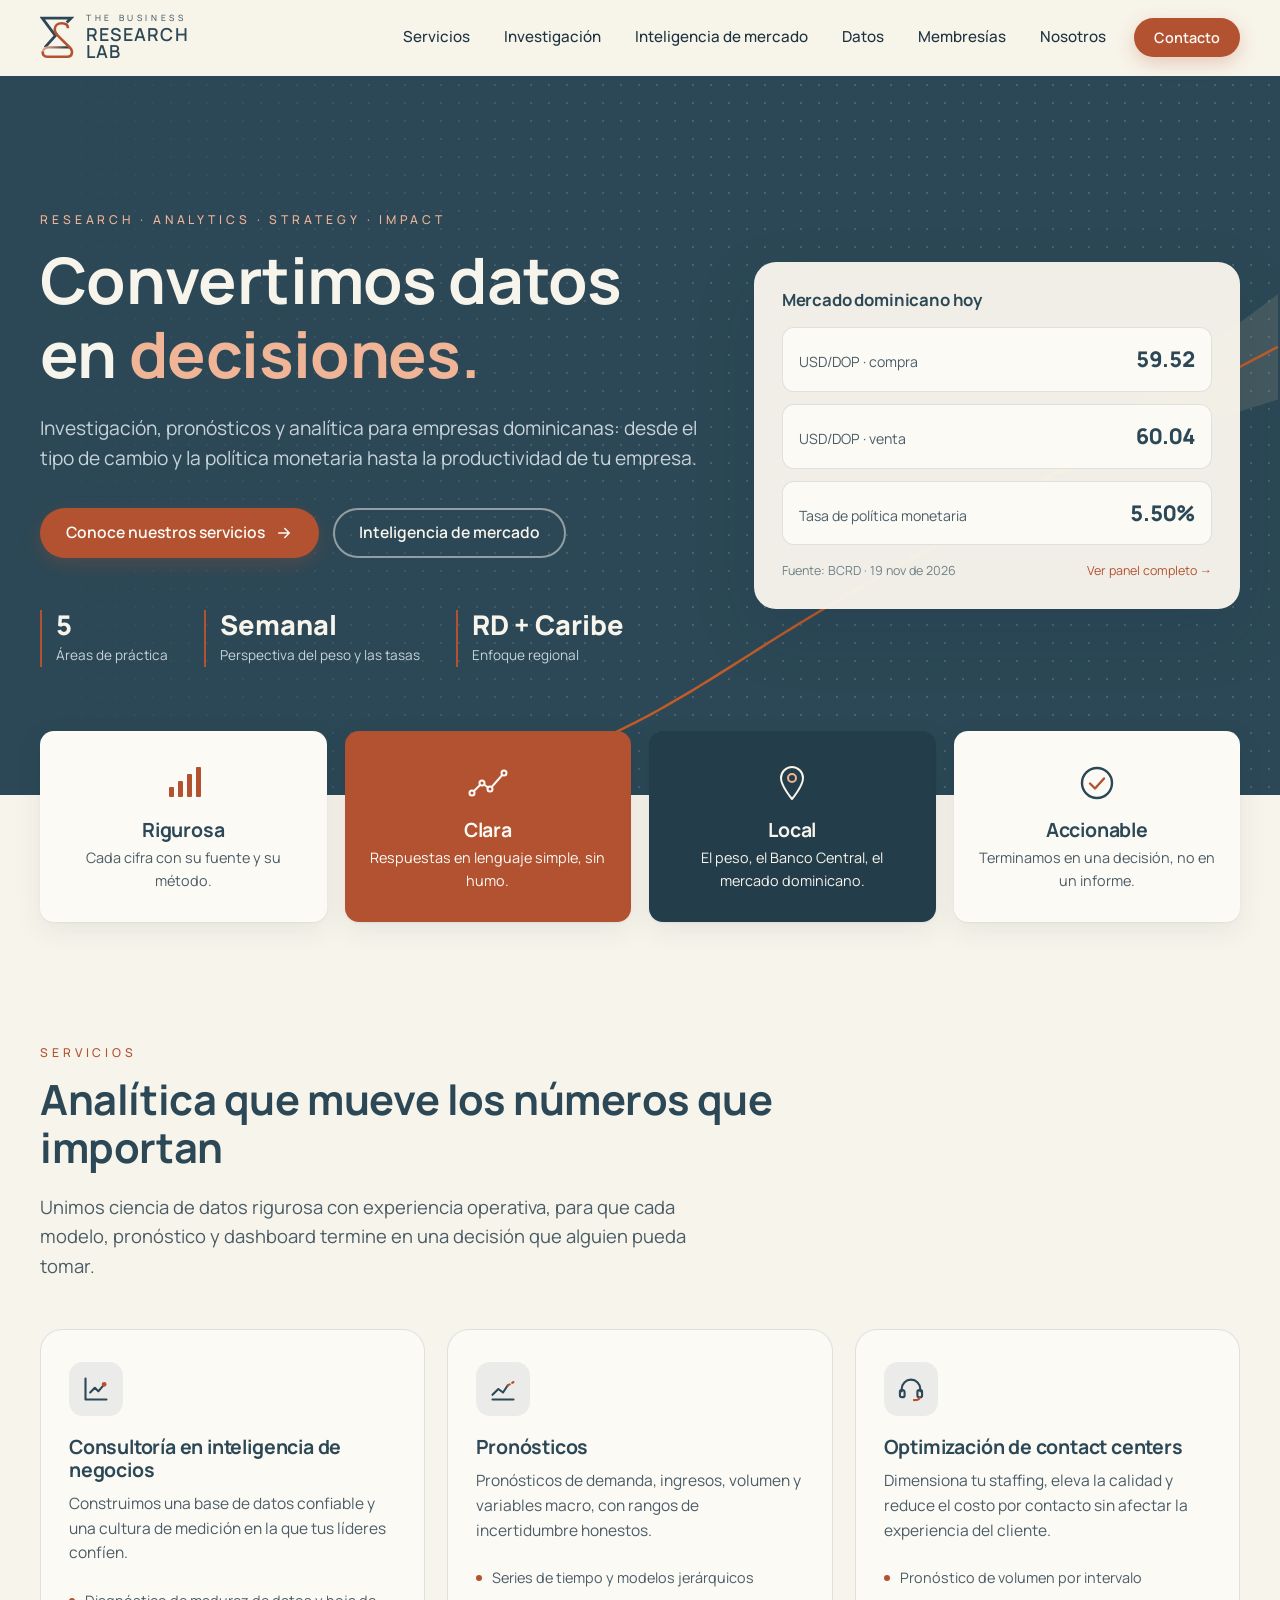
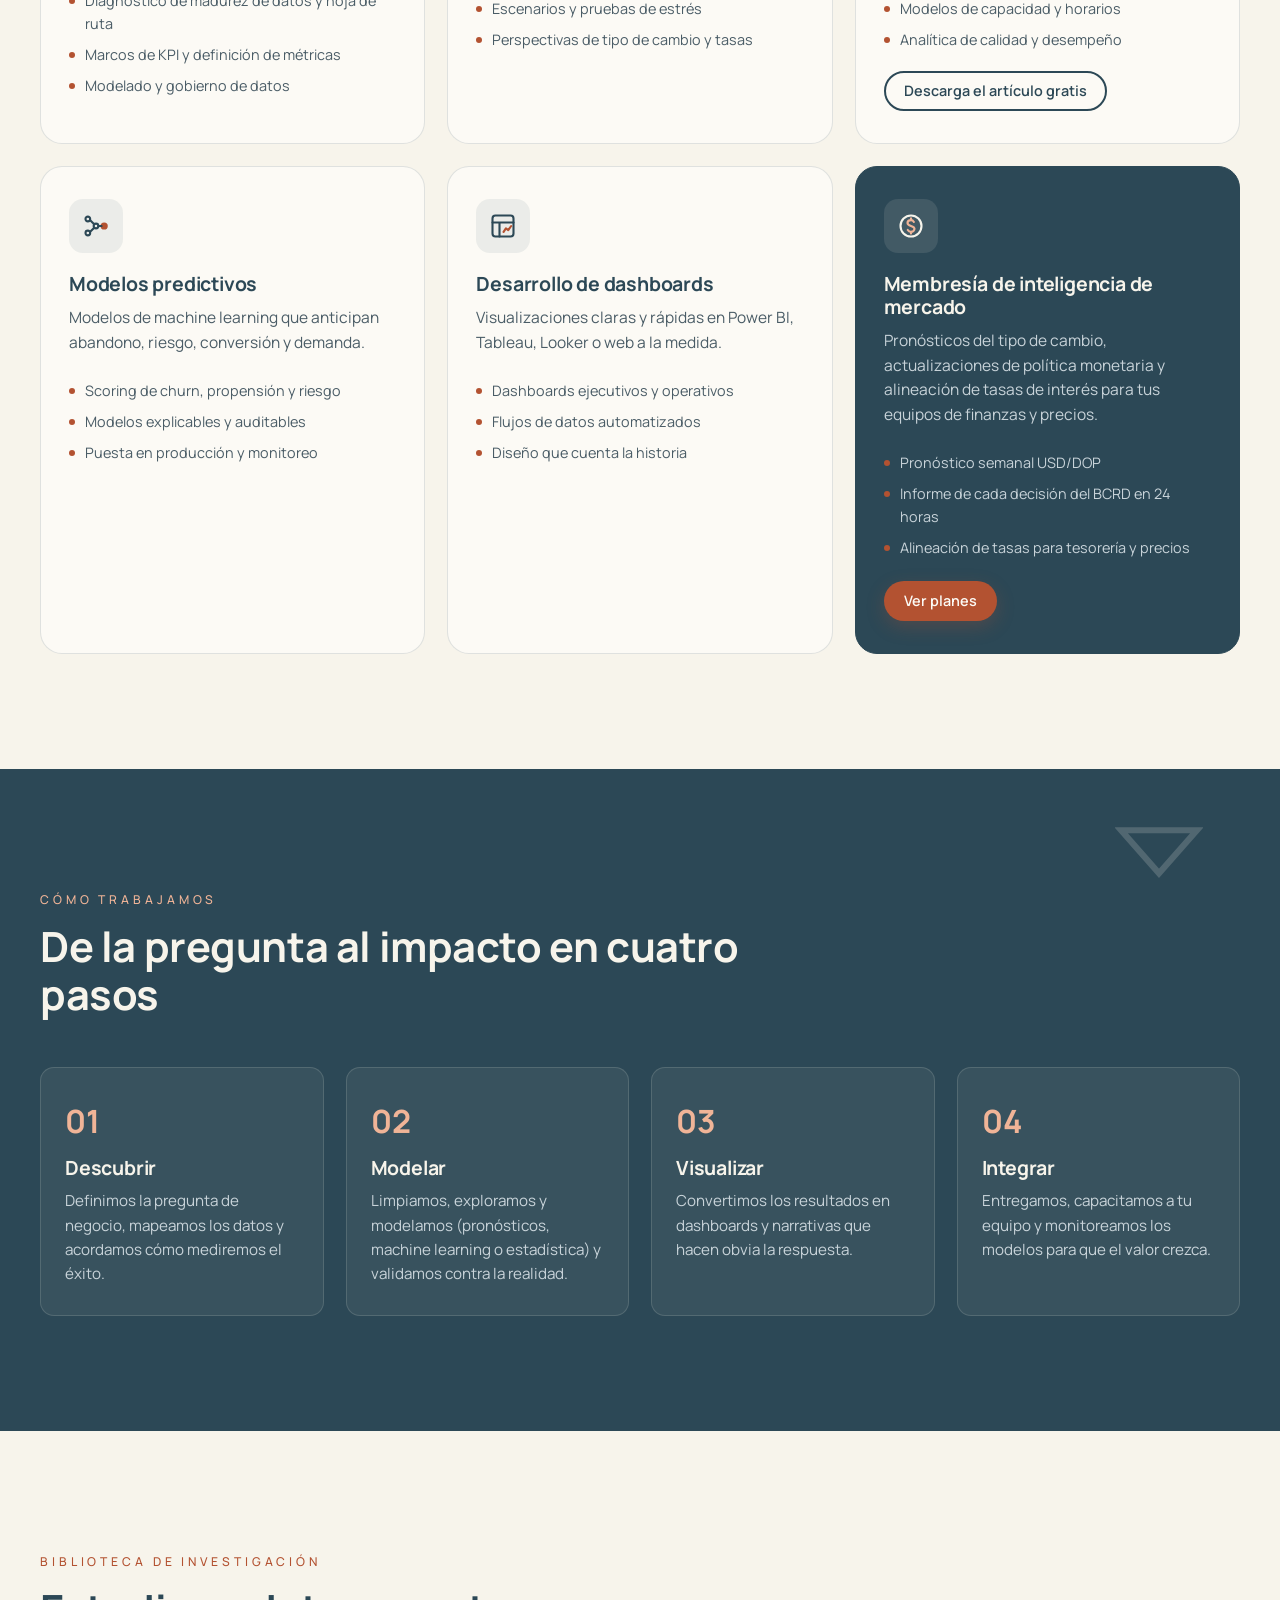
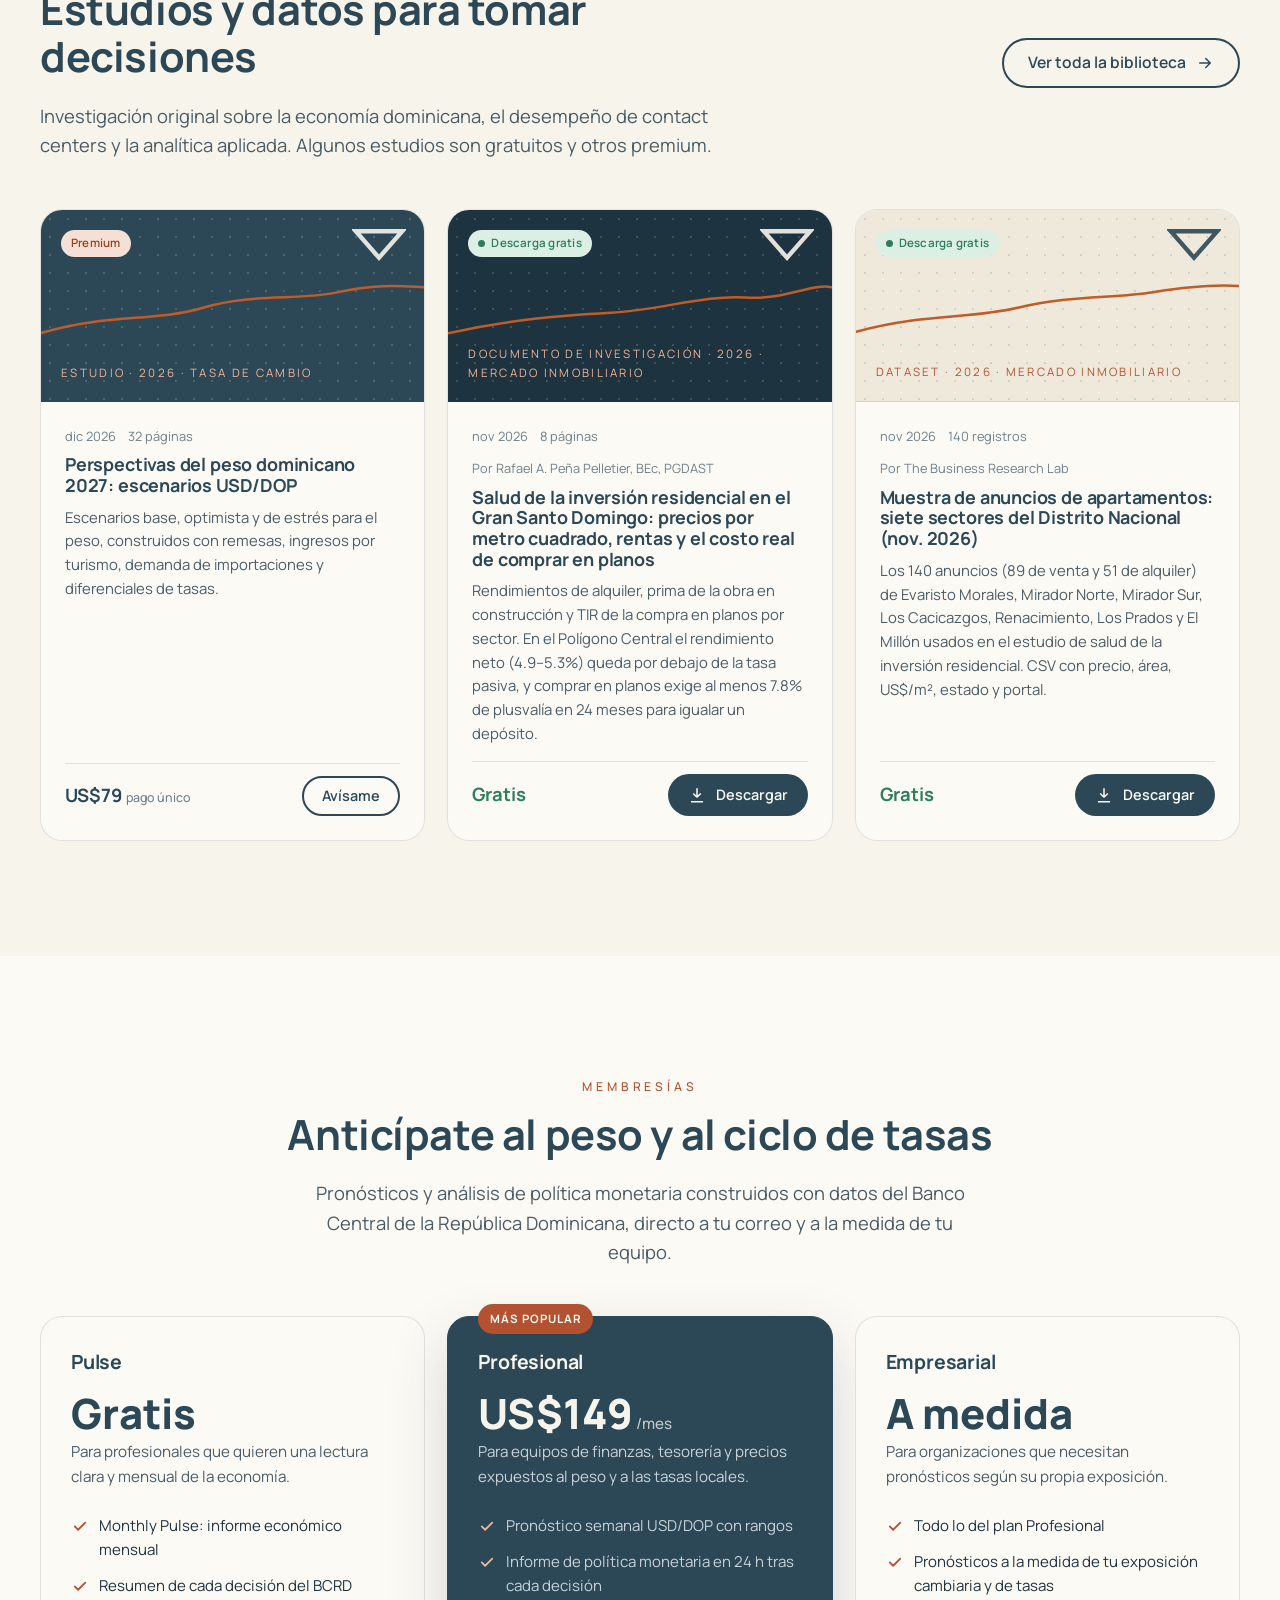
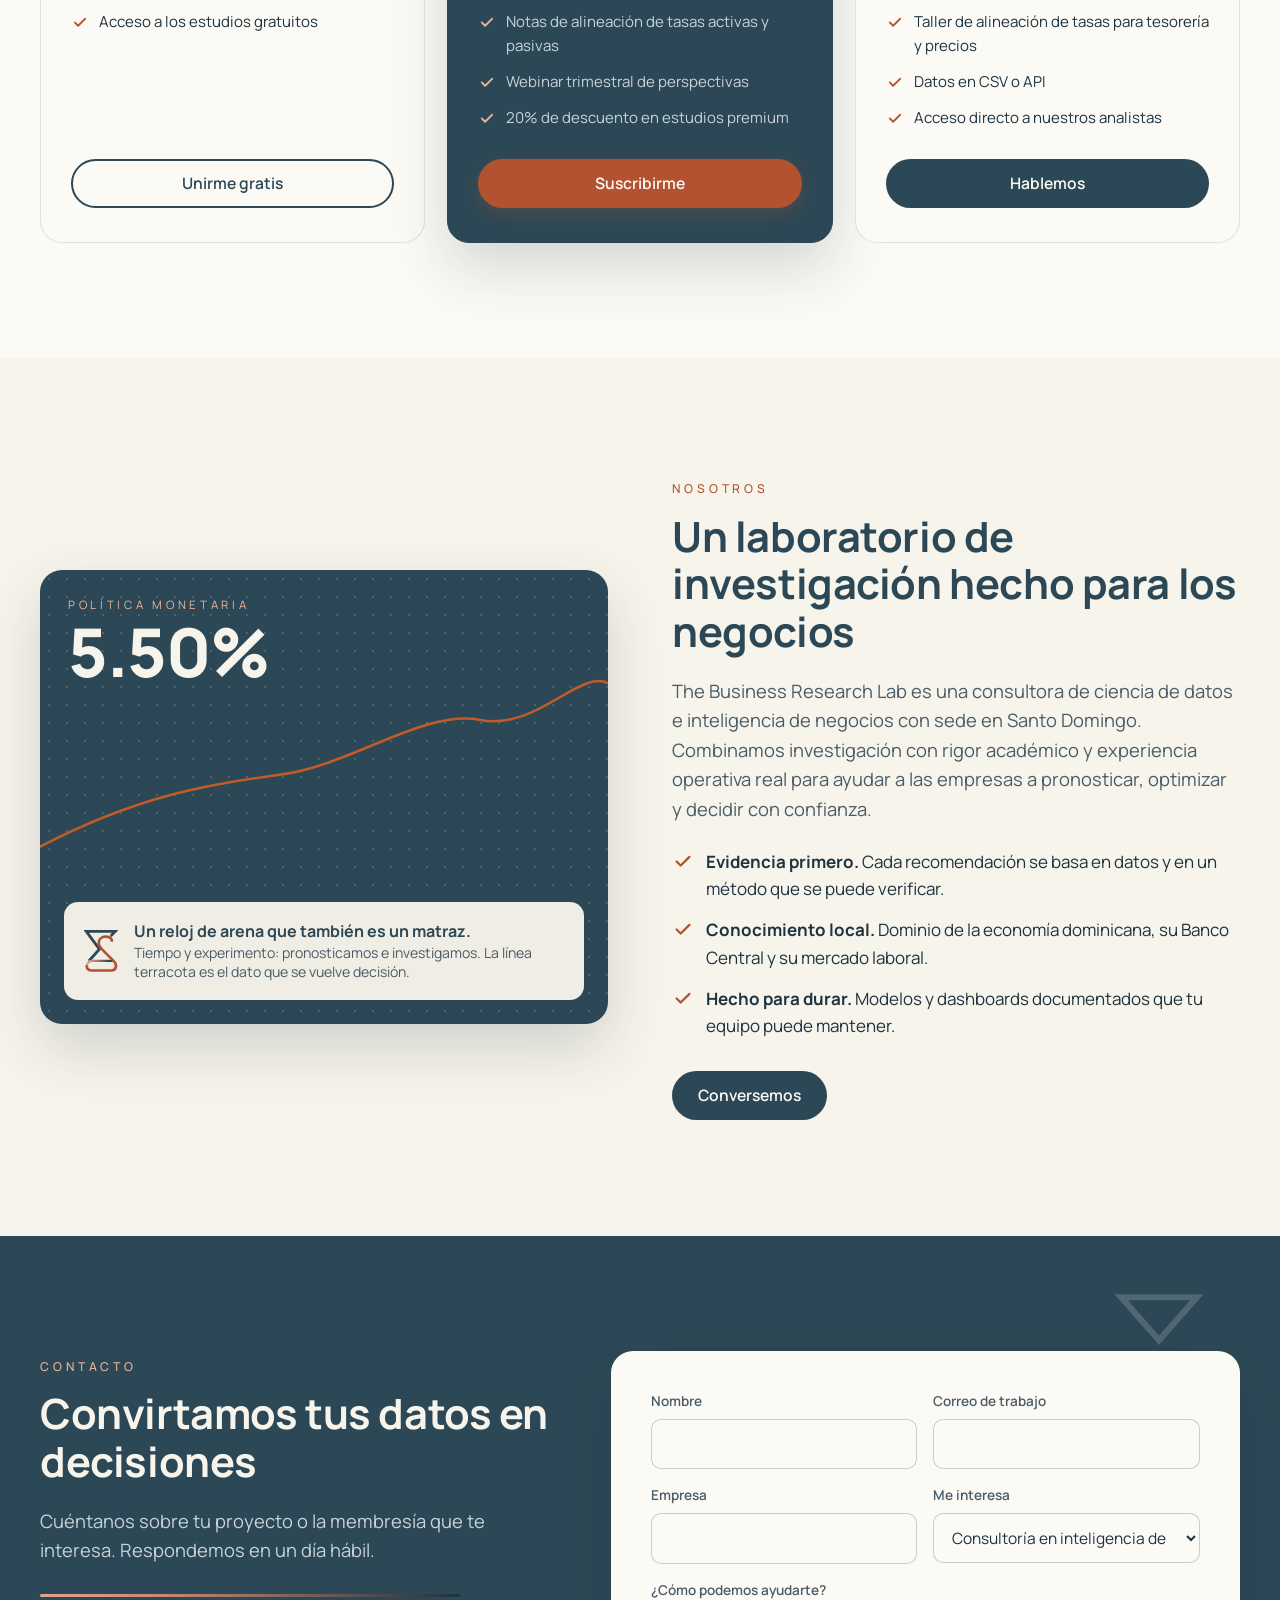
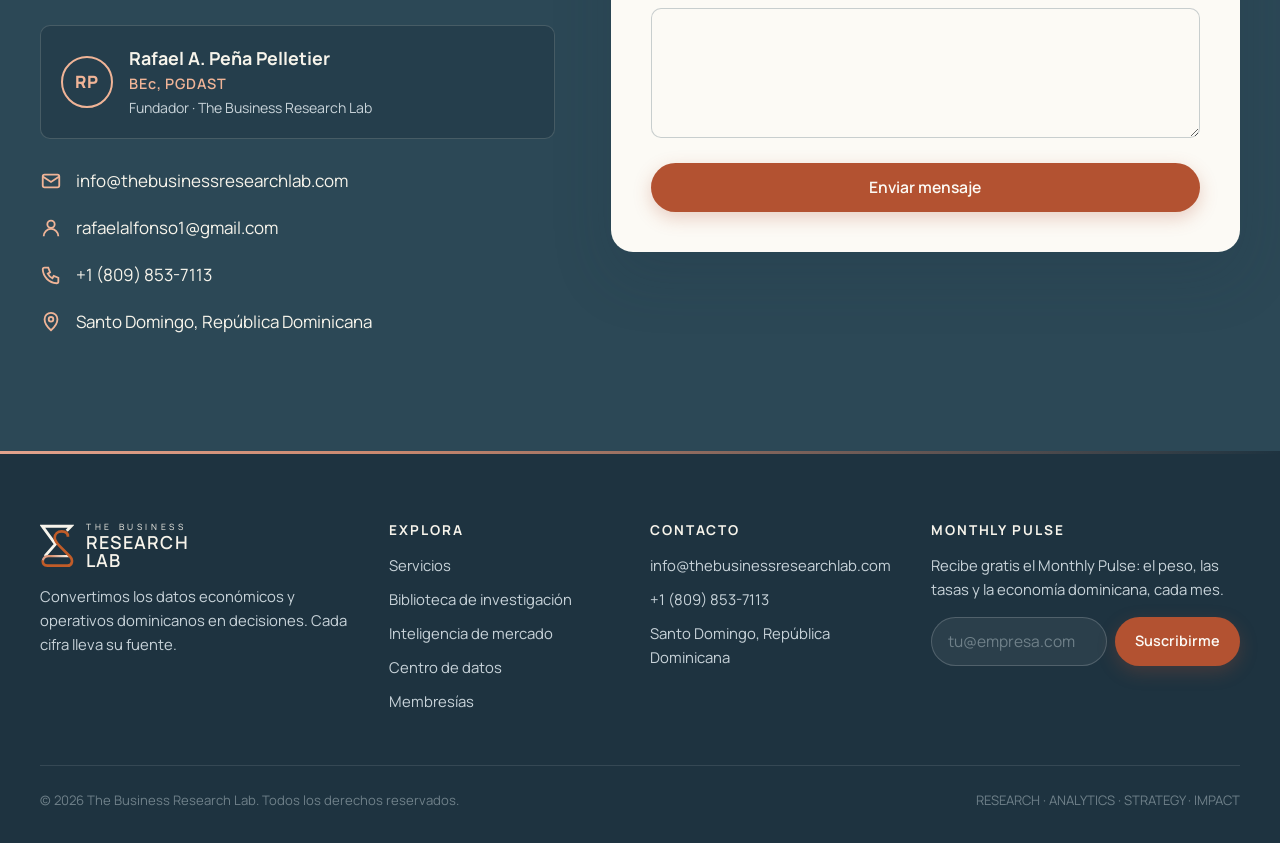
==== commit d0ec25b6: "Contacto con datos de Rafael, datos en vivo sin redesplegar y fecha de cierre correcta - Contacto: n" ====
--- a/public/index.html
+++ b/public/index.html
@@ -227,8 +227,17 @@
       <h2>Convirtamos tus datos en decisiones</h2>
       <p class="lead">Cuéntanos sobre tu proyecto o la membresía que te interesa. Respondemos en un día hábil.</p>
       <div class="pour-band"></div>
+      <div class="contact-person">
+        <span class="contact-person__mark" aria-hidden="true">RP</span>
+        <div>
+          <strong>Rafael A. Peña Pelletier</strong>
+          <span class="contact-person__cred">BEc, PGDAST</span>
+          <span class="contact-person__role">Fundador · The Business Research Lab</span>
+        </div>
+      </div>
       <div class="contact-info">
         <div><svg viewBox="0 0 24 24" fill="none" stroke="currentColor" stroke-width="2"><rect x="3" y="5" width="18" height="14" rx="2"/><path d="M3 7l9 6 9-6"/></svg><a data-cfg-email href="#"></a></div>
+        <div data-cfg-wrap><svg viewBox="0 0 24 24" fill="none" stroke="currentColor" stroke-width="2"><circle cx="12" cy="8" r="4"/><path d="M4 21a8 8 0 0 1 16 0"/></svg><a data-cfg-email-directo href="#"></a></div>
         <div data-cfg-wrap><svg viewBox="0 0 24 24" fill="none" stroke="currentColor" stroke-width="2"><path d="M5 4h4l2 5-2.5 1.5a11 11 0 0 0 5 5L15 13l5 2v4a2 2 0 0 1-2 2A16 16 0 0 1 3 6a2 2 0 0 1 2-2"/></svg><a data-cfg-phone href="#"></a></div>
         <div data-cfg-wrap><svg viewBox="0 0 24 24" fill="none" stroke="currentColor" stroke-width="2"><path d="M4 20l1.5-4A8 8 0 1 1 8 18.5z"/></svg><a data-cfg-whatsapp href="#" target="_blank" rel="noopener">Escríbenos por WhatsApp</a></div>
         <div><svg viewBox="0 0 24 24" fill="none" stroke="currentColor" stroke-width="2"><path d="M12 21s7-6 7-12a7 7 0 0 0-14 0c0 6 7 12 7 12z"/><circle cx="12" cy="9" r="2.5"/></svg><span data-cfg-location></span></div>
--- a/public/css/styles.css
+++ b/public/css/styles.css
@@ -362,6 +362,11 @@
 
 /* ---------- Forms ---------- */
 .contact-grid { display: grid; grid-template-columns: .9fr 1.1fr; gap: 56px; align-items: start; }
+.contact-person { display: flex; gap: 16px; align-items: center; margin-top: 28px; padding: 18px 20px; border: 1px solid rgba(247, 244, 235, .16); border-radius: 10px; background: rgba(30, 51, 64, .45); }
+.contact-person__mark { flex: none; width: 52px; height: 52px; border-radius: 50%; display: grid; place-items: center; border: 2px solid var(--accent-on-navy); color: var(--accent-on-navy); font-weight: 800; letter-spacing: .04em; }
+.contact-person strong { display: block; color: var(--ivory); font-size: 1.12rem; font-weight: 700; }
+.contact-person__cred { display: block; color: var(--accent-on-navy); font-weight: 600; font-size: .9rem; letter-spacing: .06em; }
+.contact-person__role { display: block; color: var(--slate-200); font-size: .88rem; margin-top: 2px; }
 .contact-info { display: grid; gap: 20px; margin-top: 28px; }
 .contact-info div { display: flex; gap: 14px; align-items: flex-start; }
 .contact-info svg { flex: none; width: 22px; height: 22px; color: var(--accent-on-navy); margin-top: 3px; }
@@ -498,3 +503,18 @@
 @media (max-width: 1080px) and (min-width: 901px) {
   .nav a:not(.btn) { padding: 8px 9px; font-size: .9rem; }
 }
+
+/* ---------- Mercado inmobiliario (centro de datos) ---------- */
+.inmo-grid { display: grid; grid-template-columns: 1fr 1fr; gap: 26px; margin-top: 8px; }
+.inmo-grid h4 { margin: 0 0 2px; font-size: 1rem; color: var(--slate); }
+.inmo-grid p.sub { margin: 0 0 12px; font-size: .82rem; color: var(--ink-3); }
+.hbars { width: 100%; }
+.hbars svg { width: 100%; height: 100%; overflow: visible; }
+.hbar__lbl { font: 500 12.5px var(--font-body); fill: var(--ink); }
+.hbar__n { fill: var(--ink-3); font-weight: 400; }
+.hbar__val { font: 700 12.5px var(--font-body); fill: var(--slate); font-variant-numeric: tabular-nums; }
+.hbar:hover rect[rx] { opacity: .85; }
+.legend-inline { display: flex; gap: 16px; flex-wrap: wrap; font-size: .78rem; color: var(--ink-3); margin-top: 6px; }
+.legend-inline i { display: inline-block; width: 18px; height: 2px; background: #7FA0B0; vertical-align: middle; margin-right: 6px; }
+.inmo-note { font-size: .82rem; color: var(--ink-3); margin: 16px 0 0; }
+@media (max-width: 900px) { .inmo-grid { grid-template-columns: 1fr; } }
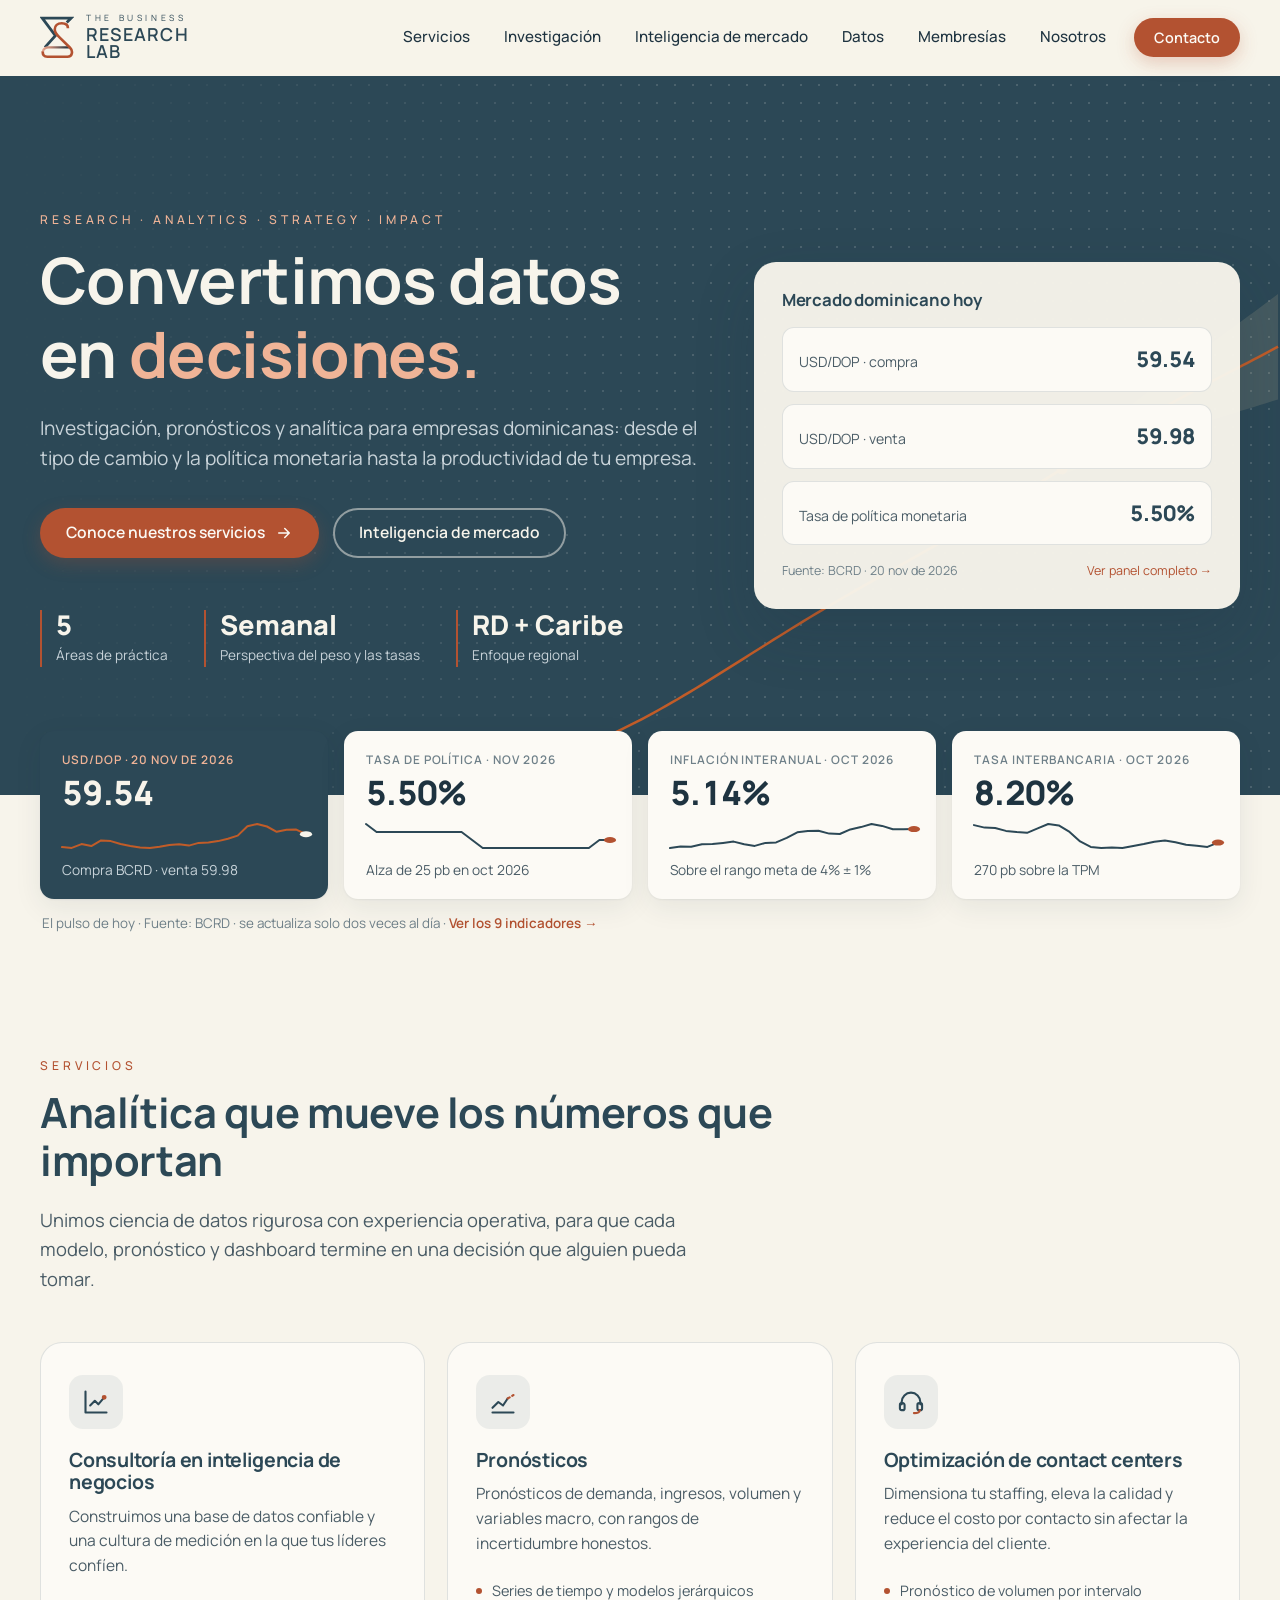
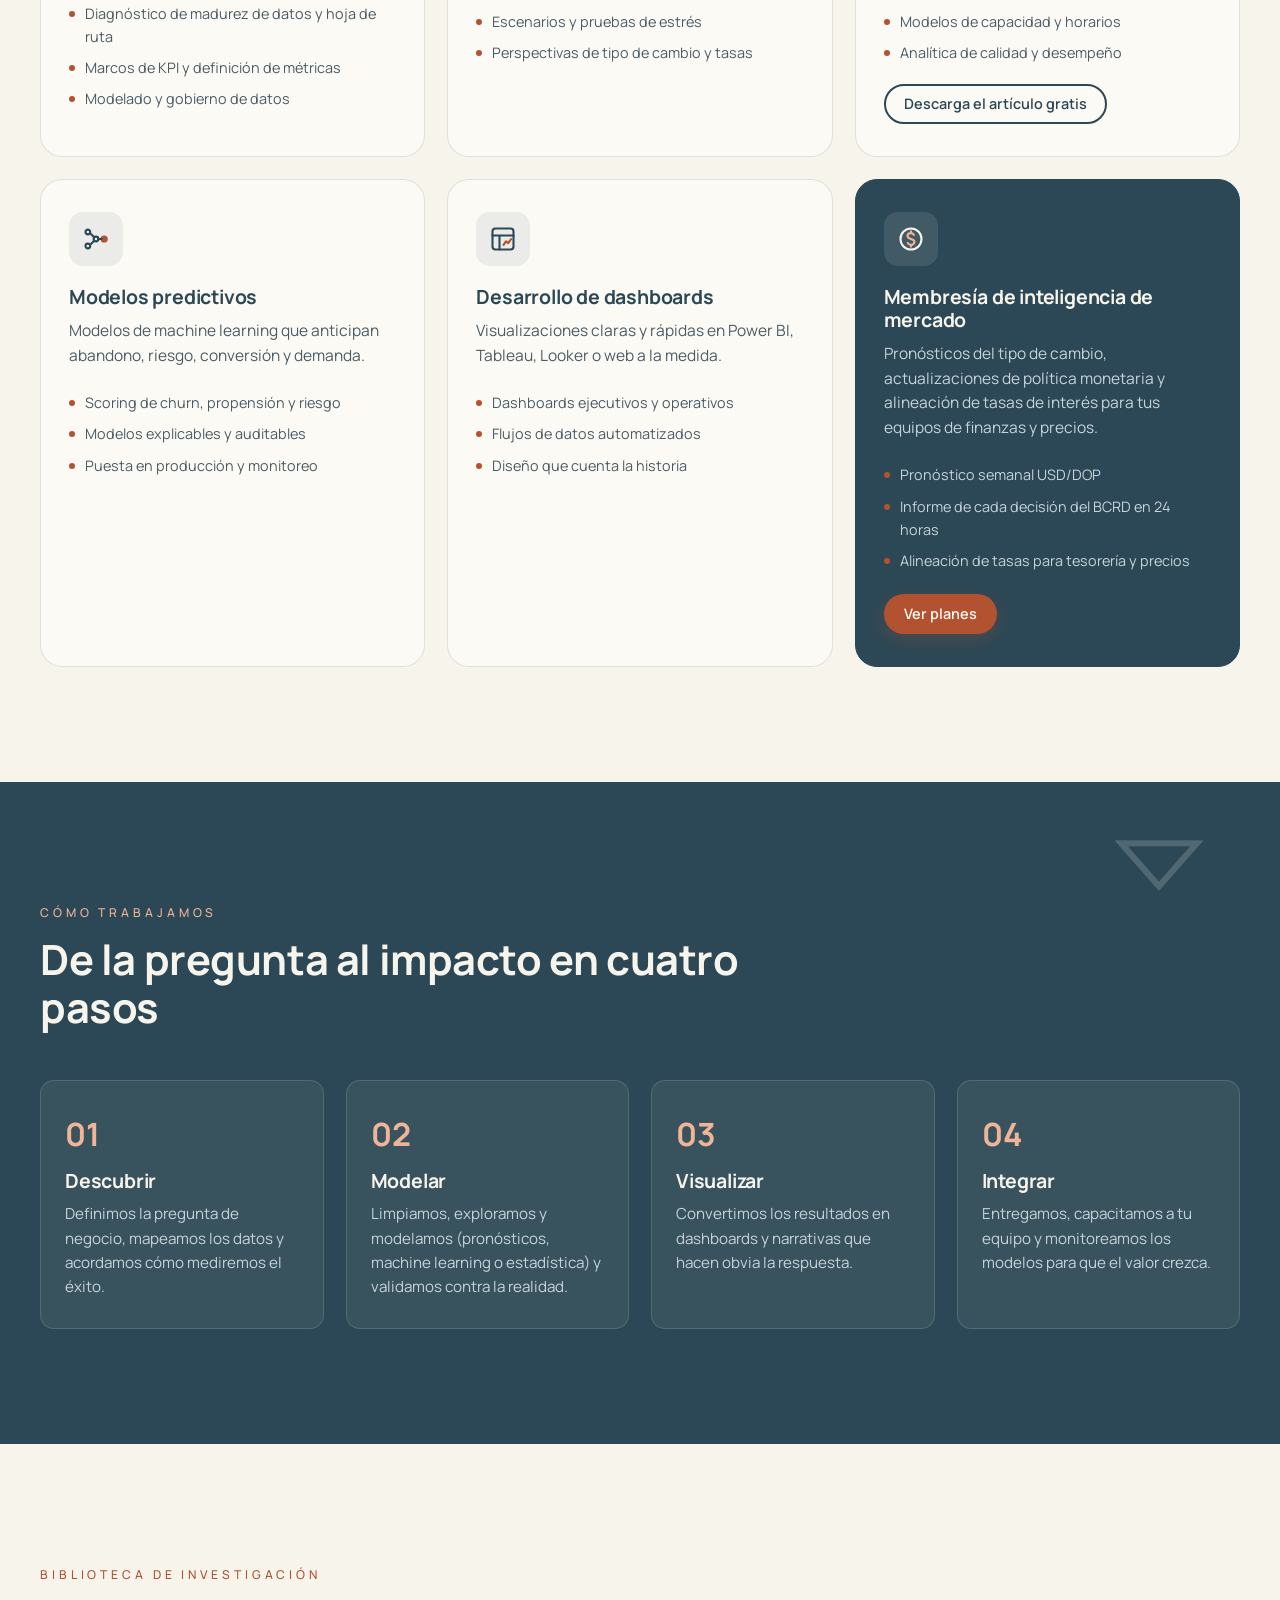
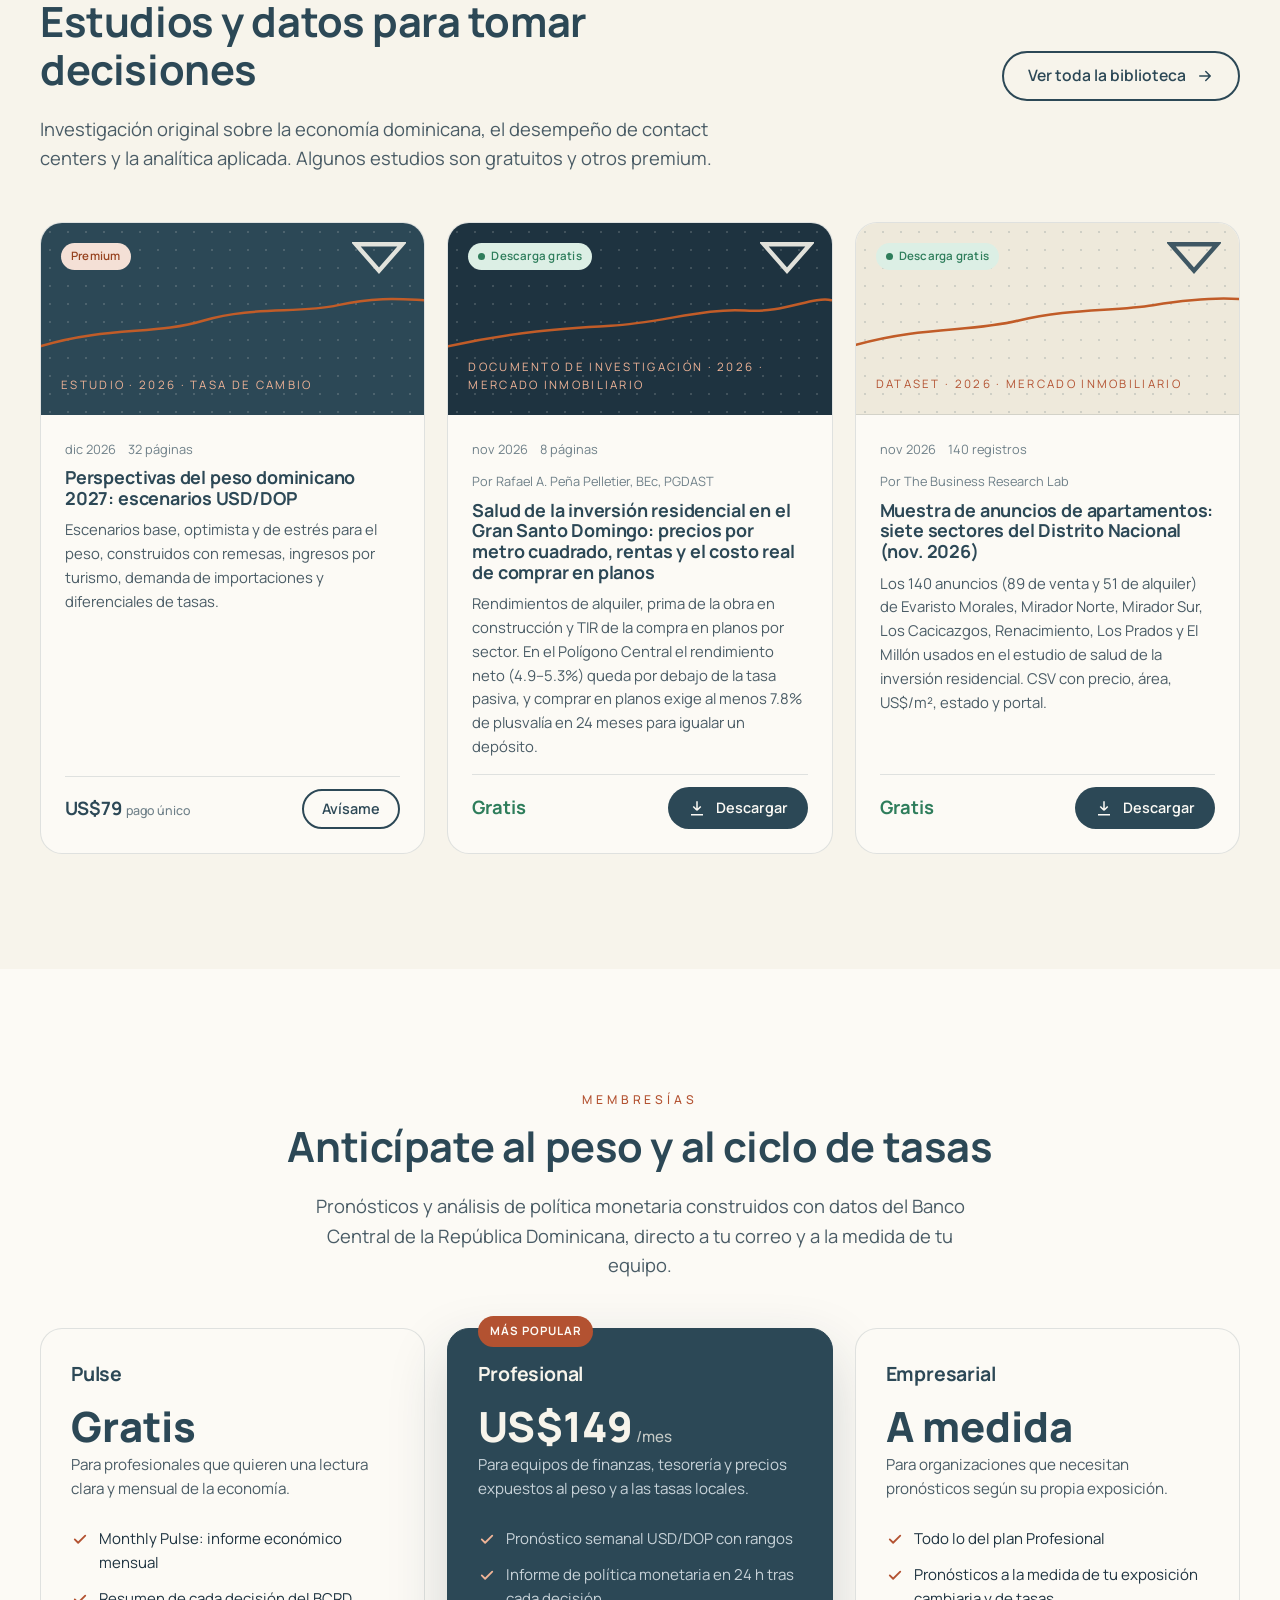
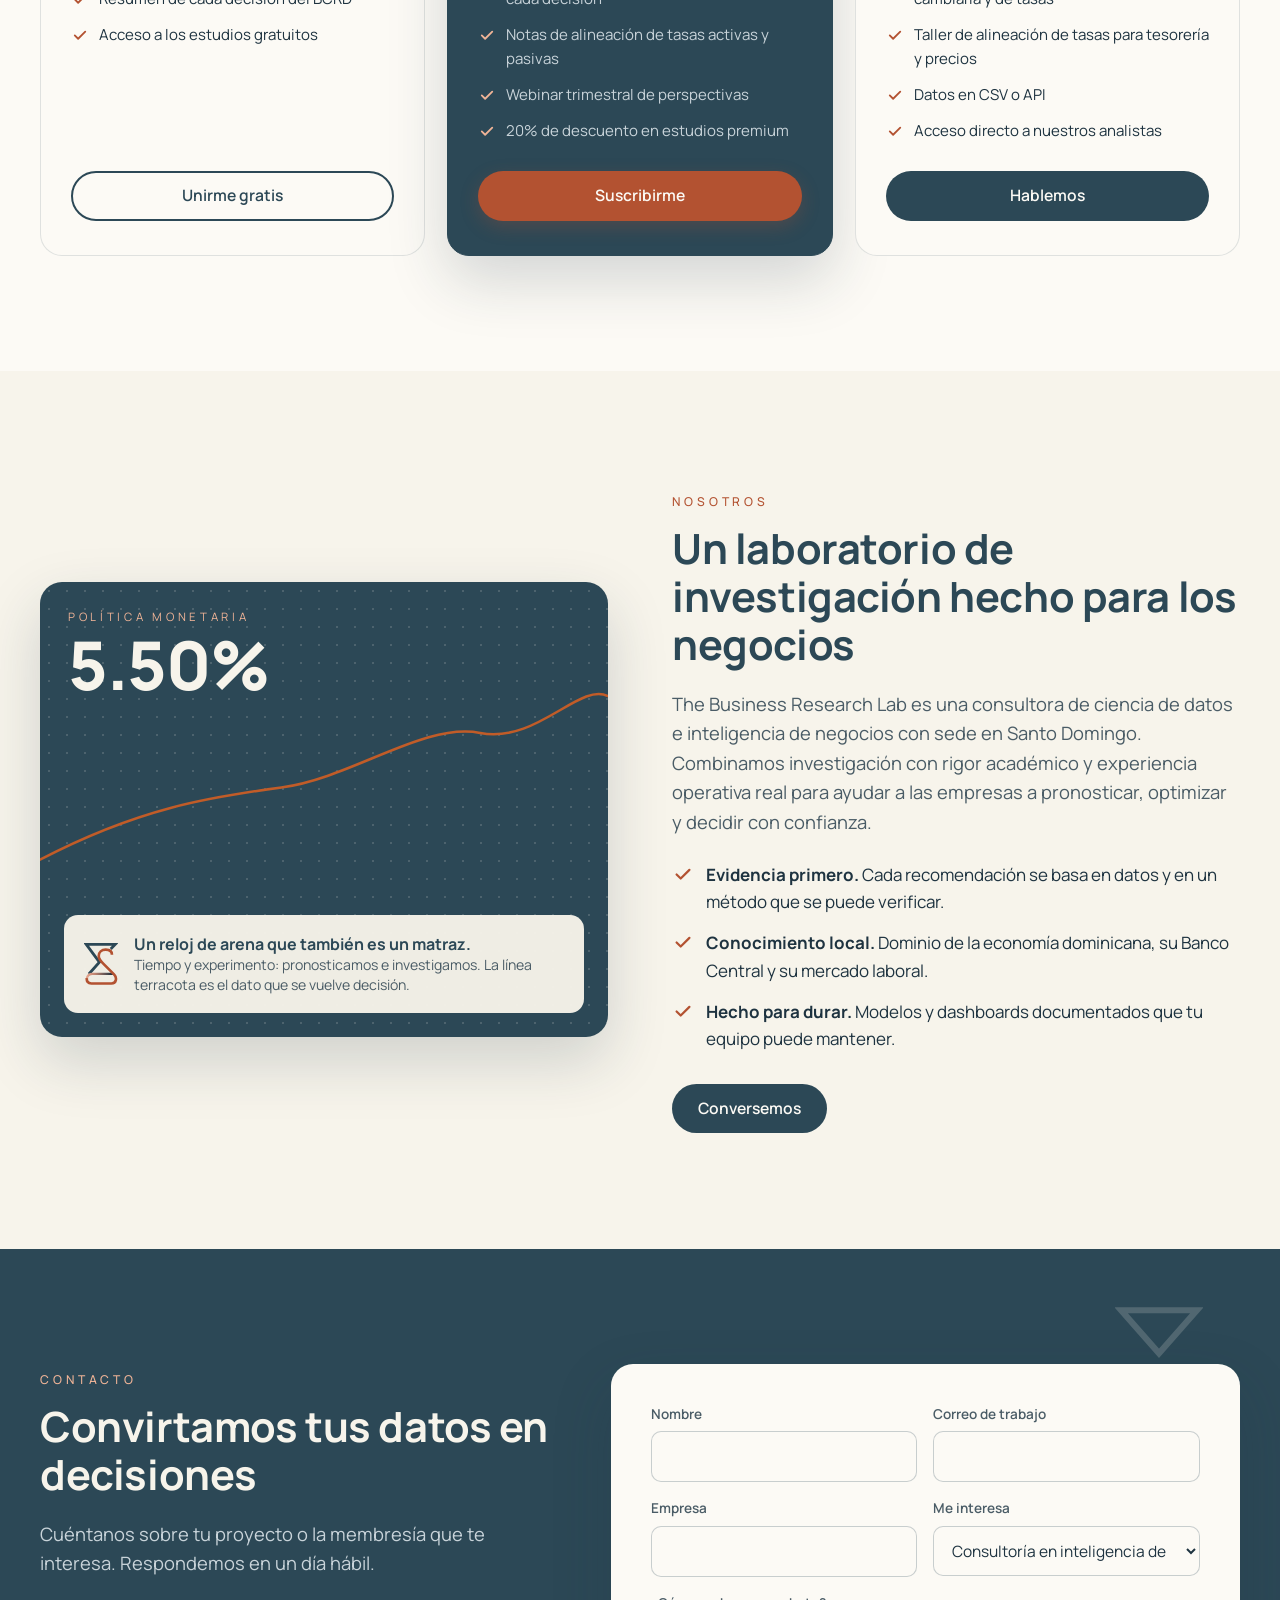
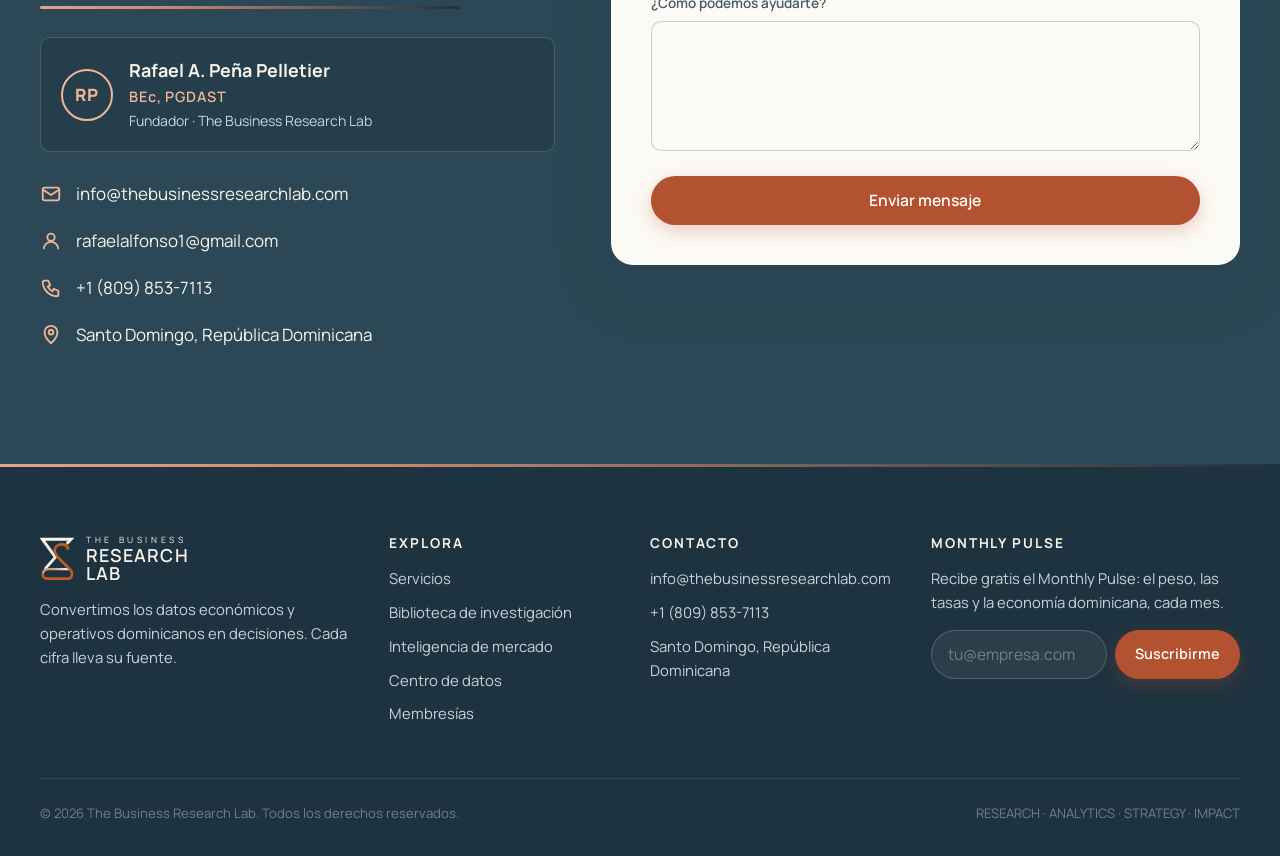
==== commit 9445f2a8: "Inicio: «El pulso de hoy» reemplaza los cuatro pilares Cuatro indicadores en vivo bajo el hero (USD/" ====
--- a/public/index.html
+++ b/public/index.html
@@ -77,12 +77,33 @@
 </section>
 
 <div class="wrap">
-  <div class="pillars">
-    <div class="pillar reveal"><svg viewBox="0 0 44 44" aria-hidden="true"><rect x="8" y="26" width="5" height="10" rx="1" fill="#B35231"/><rect x="17" y="20" width="5" height="16" rx="1" fill="#B35231"/><rect x="26" y="13" width="5" height="23" rx="1" fill="#B35231"/><rect x="35" y="6" width="5" height="30" rx="1" fill="#B35231"/></svg><h3>Rigurosa</h3><p>Cada cifra con su fuente y su método.</p></div>
-    <div class="pillar pillar--rust reveal"><svg viewBox="0 0 44 44" fill="none" stroke="#FCFAF5" stroke-width="2" aria-hidden="true"><path d="M6 32l10-10 8 6 14-16"/><circle cx="6" cy="32" r="2.5" fill="#B35231"/><circle cx="16" cy="22" r="2.5" fill="#B35231"/><circle cx="24" cy="28" r="2.5" fill="#B35231"/><circle cx="38" cy="12" r="2.5" fill="#B35231"/></svg><h3>Clara</h3><p>Respuestas en lenguaje simple, sin humo.</p></div>
-    <div class="pillar pillar--slate reveal"><svg viewBox="0 0 44 44" fill="none" stroke="#F7F4EB" stroke-width="2" stroke-linejoin="round" aria-hidden="true"><path d="M22 6c-6 0-11 5-11 11 0 8 11 21 11 21s11-13 11-21c0-6-5-11-11-11z"/><circle cx="22" cy="17" r="4" stroke="#F0B497"/></svg><h3>Local</h3><p>El peso, el Banco Central, el mercado dominicano.</p></div>
-    <div class="pillar reveal"><svg viewBox="0 0 44 44" fill="none" stroke-width="2.4" stroke-linecap="round" stroke-linejoin="round" aria-hidden="true"><circle cx="22" cy="22" r="15" stroke="#2C4856"/><path d="M15 22.5l5 5 9-10" stroke="#B35231"/></svg><h3>Accionable</h3><p>Terminamos en una decisión, no en un informe.</p></div>
-  </div>
+  <div class="pulse" data-pulse>
+    <a class="pulse-card pulse-card--navy reveal" href="mercados.html" data-p="fx">
+      <span class="pulse-card__lab">USD/DOP · <span data-p-date>20 nov 2026</span></span>
+      <strong class="pulse-card__val" data-p-val>59.54</strong>
+      <svg class="pulse-card__spark" viewBox="0 0 120 30" preserveAspectRatio="none" aria-hidden="true" data-p-spark></svg>
+      <span class="pulse-card__note" data-p-note>Compra BCRD · venta 59.98</span>
+    </a>
+    <a class="pulse-card reveal" href="datos.html#tasa_politica_monetaria_mensual" data-p="tpm">
+      <span class="pulse-card__lab">Tasa de política · <span data-p-date>nov 2026</span></span>
+      <strong class="pulse-card__val" data-p-val>5.50%</strong>
+      <svg class="pulse-card__spark" viewBox="0 0 120 30" preserveAspectRatio="none" aria-hidden="true" data-p-spark></svg>
+      <span class="pulse-card__note" data-p-note>Alza de 25 pb en oct 2026</span>
+    </a>
+    <a class="pulse-card reveal" href="datos.html#inflacion_interanual_mensual" data-p="infl">
+      <span class="pulse-card__lab">Inflación interanual · <span data-p-date>oct 2026</span></span>
+      <strong class="pulse-card__val" data-p-val>5.14%</strong>
+      <svg class="pulse-card__spark" viewBox="0 0 120 30" preserveAspectRatio="none" aria-hidden="true" data-p-spark></svg>
+      <span class="pulse-card__note" data-p-note>Sobre el rango meta de 4% ± 1%</span>
+    </a>
+    <a class="pulse-card reveal" href="datos.html#tasa_interbancaria_mensual" data-p="interb">
+      <span class="pulse-card__lab">Tasa interbancaria · <span data-p-date>oct 2026</span></span>
+      <strong class="pulse-card__val" data-p-val>8.20%</strong>
+      <svg class="pulse-card__spark" viewBox="0 0 120 30" preserveAspectRatio="none" aria-hidden="true" data-p-spark></svg>
+      <span class="pulse-card__note" data-p-note>270 pb sobre la TPM</span>
+    </a>
+  </div>
+  <p class="pulse-foot">El pulso de hoy · Fuente: BCRD · se actualiza solo dos veces al día · <a href="datos.html">Ver los 9 indicadores →</a></p>
 </div>
 
 <section class="section" id="servicios">
--- a/public/css/styles.css
+++ b/public/css/styles.css
@@ -184,18 +184,26 @@
 .chip--good { background: #DCEFE5; color: var(--good); }
 .chip--dot::before { content: ""; width: 7px; height: 7px; border-radius: 50%; background: currentColor; }
 
-/* ---------- Pillars (Research / Analytics / Strategy / Innovation) ---------- */
-.pillars { display: grid; grid-template-columns: repeat(4, 1fr); gap: 18px; margin-top: -64px; position: relative; z-index: 2; }
-.pillar {
-  border-radius: var(--radius); padding: 30px 24px; text-align: center; box-shadow: var(--shadow);
-  background: var(--paper); transition: transform .25s;
-}
-.pillar:hover { transform: translateY(-4px); }
-.pillar svg { width: 44px; height: 44px; margin: 0 auto 14px; }
-.pillar h3 { margin: 0 0 4px; }
-.pillar p { margin: 0; font-size: .9rem; color: var(--ink-2); }
-.pillar--rust { background: var(--rust); } .pillar--rust h3, .pillar--rust p { color: var(--paper); }
-.pillar--slate { background: var(--slate-800); } .pillar--slate h3, .pillar--slate p { color: var(--ivory); }
+/* ---------- El pulso de hoy (datos en vivo bajo el hero) ---------- */
+.pulse { display: grid; grid-template-columns: repeat(4, 1fr); gap: 16px; margin-top: -64px; position: relative; z-index: 2; }
+.pulse-card {
+  display: flex; flex-direction: column; gap: 4px; padding: 20px 22px 18px; border-radius: var(--radius);
+  background: var(--paper); box-shadow: var(--shadow); color: var(--ink); text-decoration: none; transition: transform .25s;
+}
+.pulse-card:hover, .pulse-card:focus-visible { transform: translateY(-4px); }
+.pulse-card__lab { font-size: .74rem; font-weight: 600; letter-spacing: .08em; text-transform: uppercase; color: var(--ink-3); }
+.pulse-card__val { font-size: 2.1rem; font-weight: 800; line-height: 1.1; letter-spacing: -.02em; font-variant-numeric: tabular-nums; }
+.pulse-card__spark { width: 100%; height: 30px; margin: 6px 0 4px; overflow: visible; }
+.pulse-card__spark path { fill: none; stroke: var(--slate); stroke-width: 2; stroke-linejoin: round; stroke-linecap: round; vector-effect: non-scaling-stroke; }
+.pulse-card__spark circle { fill: var(--rust); }
+.pulse-card__note { font-size: .86rem; color: var(--ink-2); }
+.pulse-card--navy { background: var(--slate); color: var(--ivory); }
+.pulse-card--navy .pulse-card__lab { color: var(--accent-on-navy); }
+.pulse-card--navy .pulse-card__note { color: var(--slate-200); }
+.pulse-card--navy .pulse-card__spark path { stroke: var(--rust-on-navy); }
+.pulse-card--navy .pulse-card__spark circle { fill: var(--ivory); }
+.pulse-foot { margin: 14px 2px 0; font-size: .84rem; color: var(--ink-3); }
+.pulse-foot a { color: var(--rust); font-weight: 600; }
 
 /* ---------- Services ---------- */
 .services-grid { display: grid; grid-template-columns: repeat(3, 1fr); gap: 22px; }
@@ -362,6 +370,10 @@
 
 /* ---------- Forms ---------- */
 .contact-grid { display: grid; grid-template-columns: .9fr 1.1fr; gap: 56px; align-items: start; }
+.dataset-nav { display: flex; flex-wrap: wrap; gap: 8px; margin: 0 0 22px; }
+.dataset-nav:empty { display: none; }
+.dataset-nav a { padding: 7px 14px; border: 1px solid var(--line); border-radius: 999px; background: var(--paper); color: var(--ink-2); font-size: .86rem; font-weight: 600; text-decoration: none; }
+.dataset-nav a:hover, .dataset-nav a:focus-visible { border-color: var(--slate); color: var(--slate); }
 .contact-person { display: flex; gap: 16px; align-items: center; margin-top: 28px; padding: 18px 20px; border: 1px solid rgba(247, 244, 235, .16); border-radius: 10px; background: rgba(30, 51, 64, .45); }
 .contact-person__mark { flex: none; width: 52px; height: 52px; border-radius: 50%; display: grid; place-items: center; border: 2px solid var(--accent-on-navy); color: var(--accent-on-navy); font-weight: 800; letter-spacing: .04em; }
 .contact-person strong { display: block; color: var(--ivory); font-size: 1.12rem; font-weight: 700; }
@@ -445,7 +457,7 @@
   .nav a:not(.btn) { padding: 14px 12px; font-size: 1.05rem; border-radius: 10px; }
   .nav .btn { margin: 10px 0 0; }
   .hero-grid, .about-grid, .contact-grid { grid-template-columns: 1fr; gap: 40px; }
-  .pillars { grid-template-columns: repeat(2, 1fr); margin-top: -40px; }
+  .pulse { grid-template-columns: repeat(2, 1fr); margin-top: -40px; }
   .plans { grid-template-columns: 1fr; max-width: 480px; margin-inline: auto; }
   .plan--featured { transform: none; }
 }
@@ -457,8 +469,11 @@
   .form-grid { grid-template-columns: 1fr; }
   .hero-stats { gap: 22px; }
   .hero-actions .btn { flex: 1 1 100%; }
-  .pillar { padding: 22px 14px; }
-  .pillar p { display: none; }
+  .pulse { gap: 10px; }
+  .pulse-card { padding: 16px 14px 14px; }
+  .pulse-card__val { font-size: 1.6rem; }
+  .pulse-card__lab { font-size: .68rem; letter-spacing: .05em; }
+  .pulse-card__note { font-size: .78rem; }
   .toolbar { flex-direction: column; align-items: stretch; }
   .search { flex: 1 1 auto; }
   .filters { overflow-x: auto; flex-wrap: nowrap; padding-bottom: 4px; }
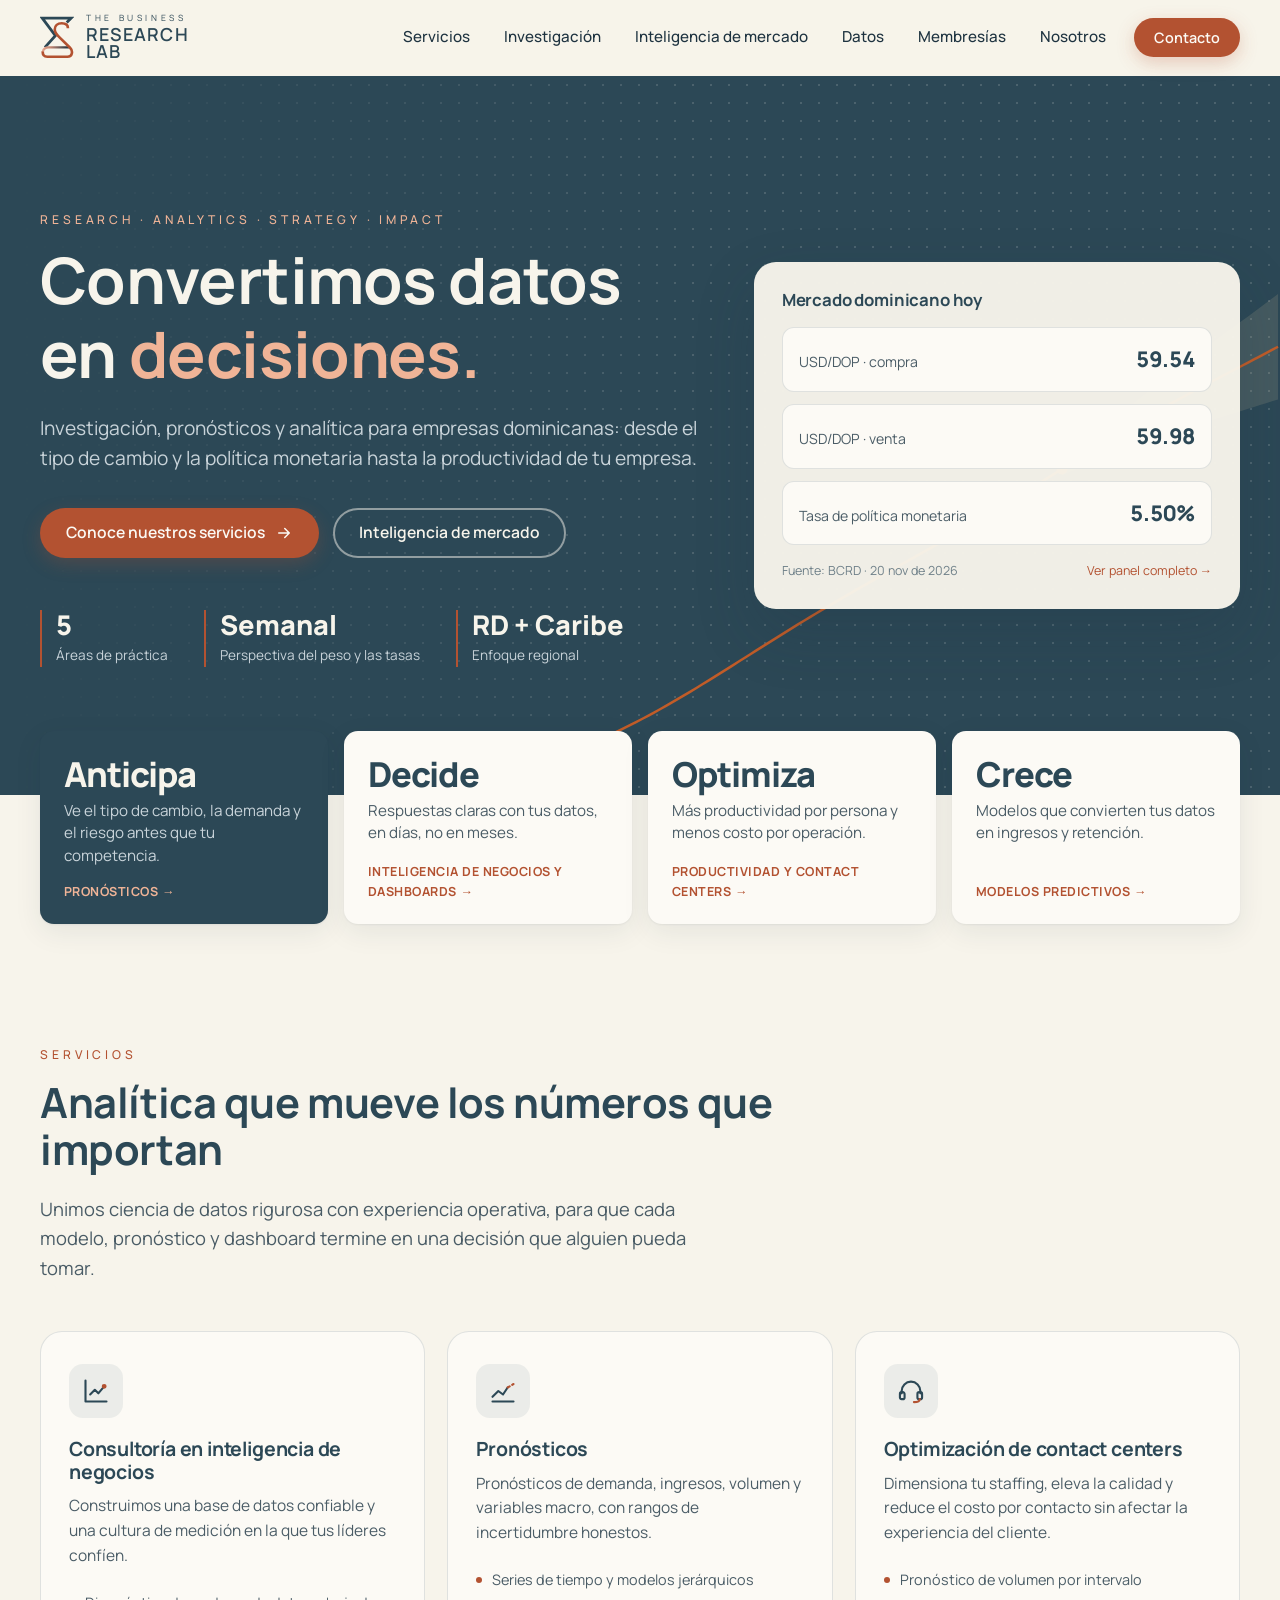
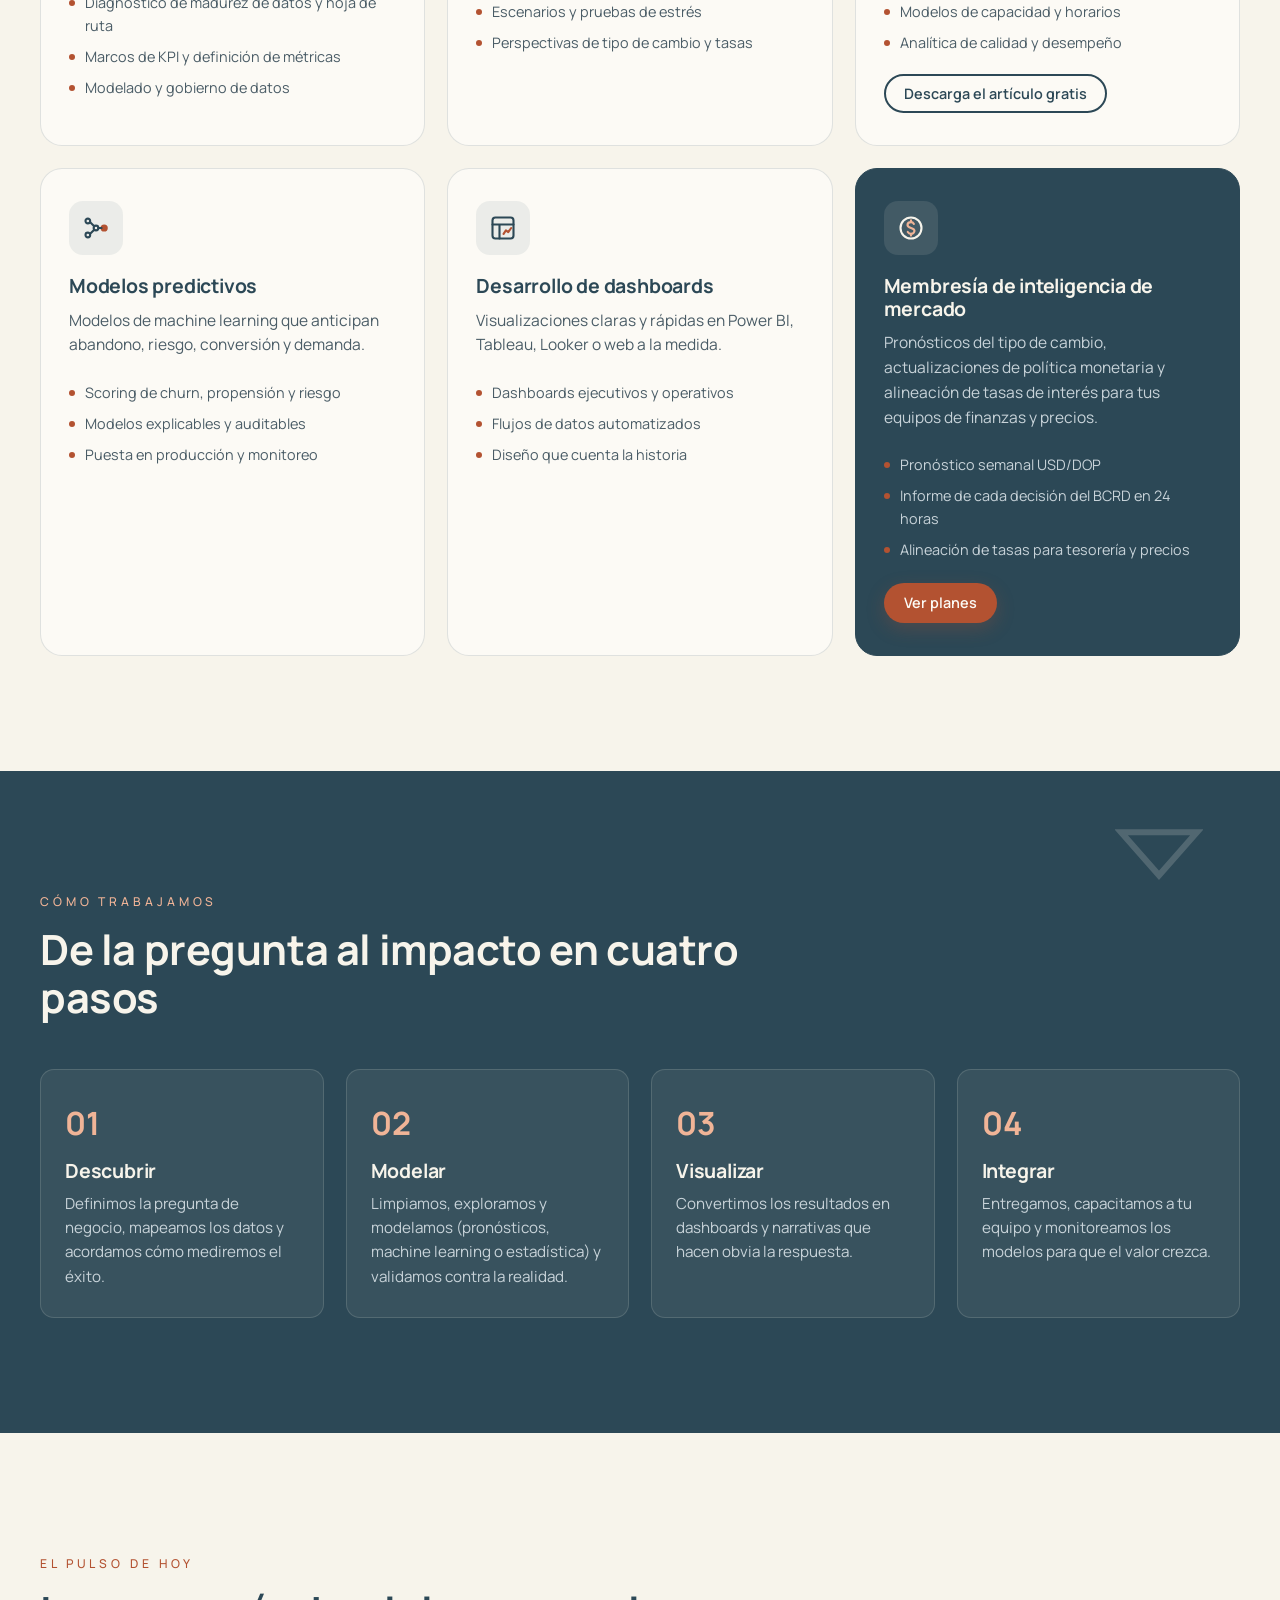
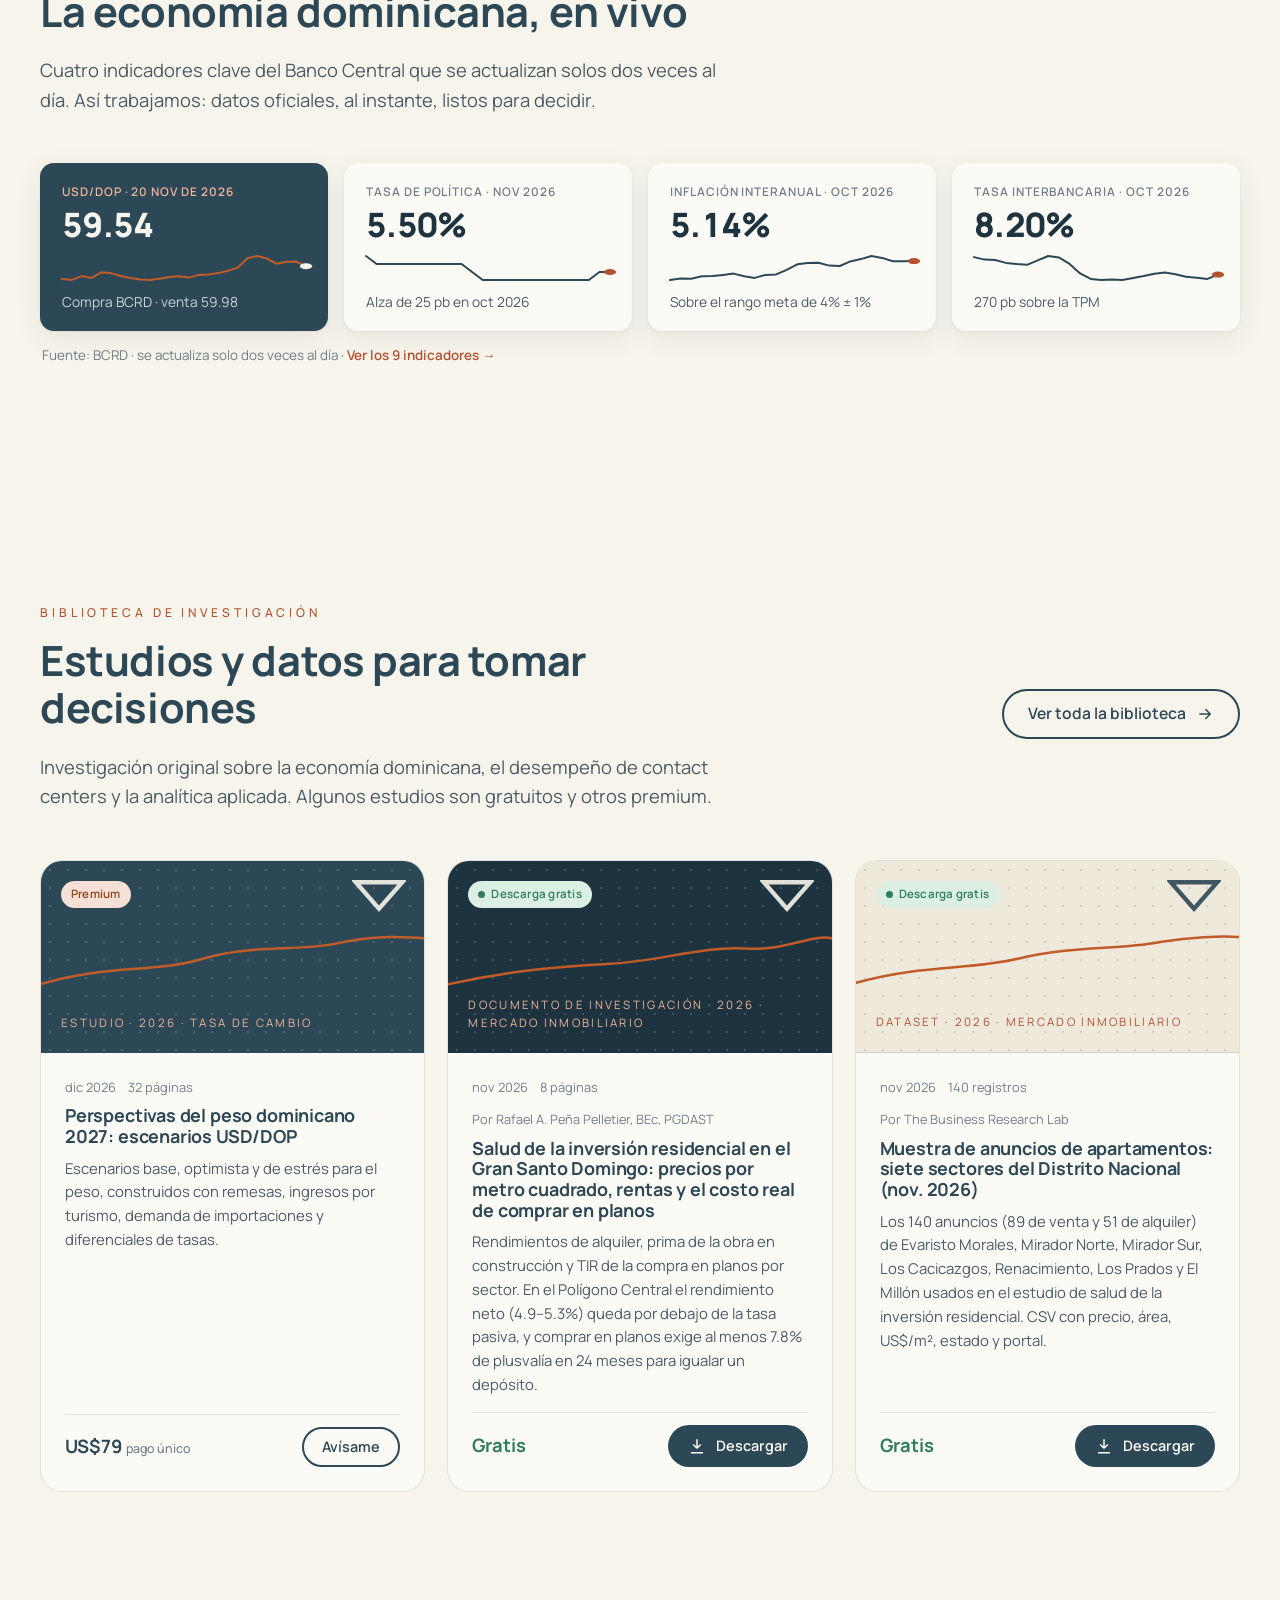
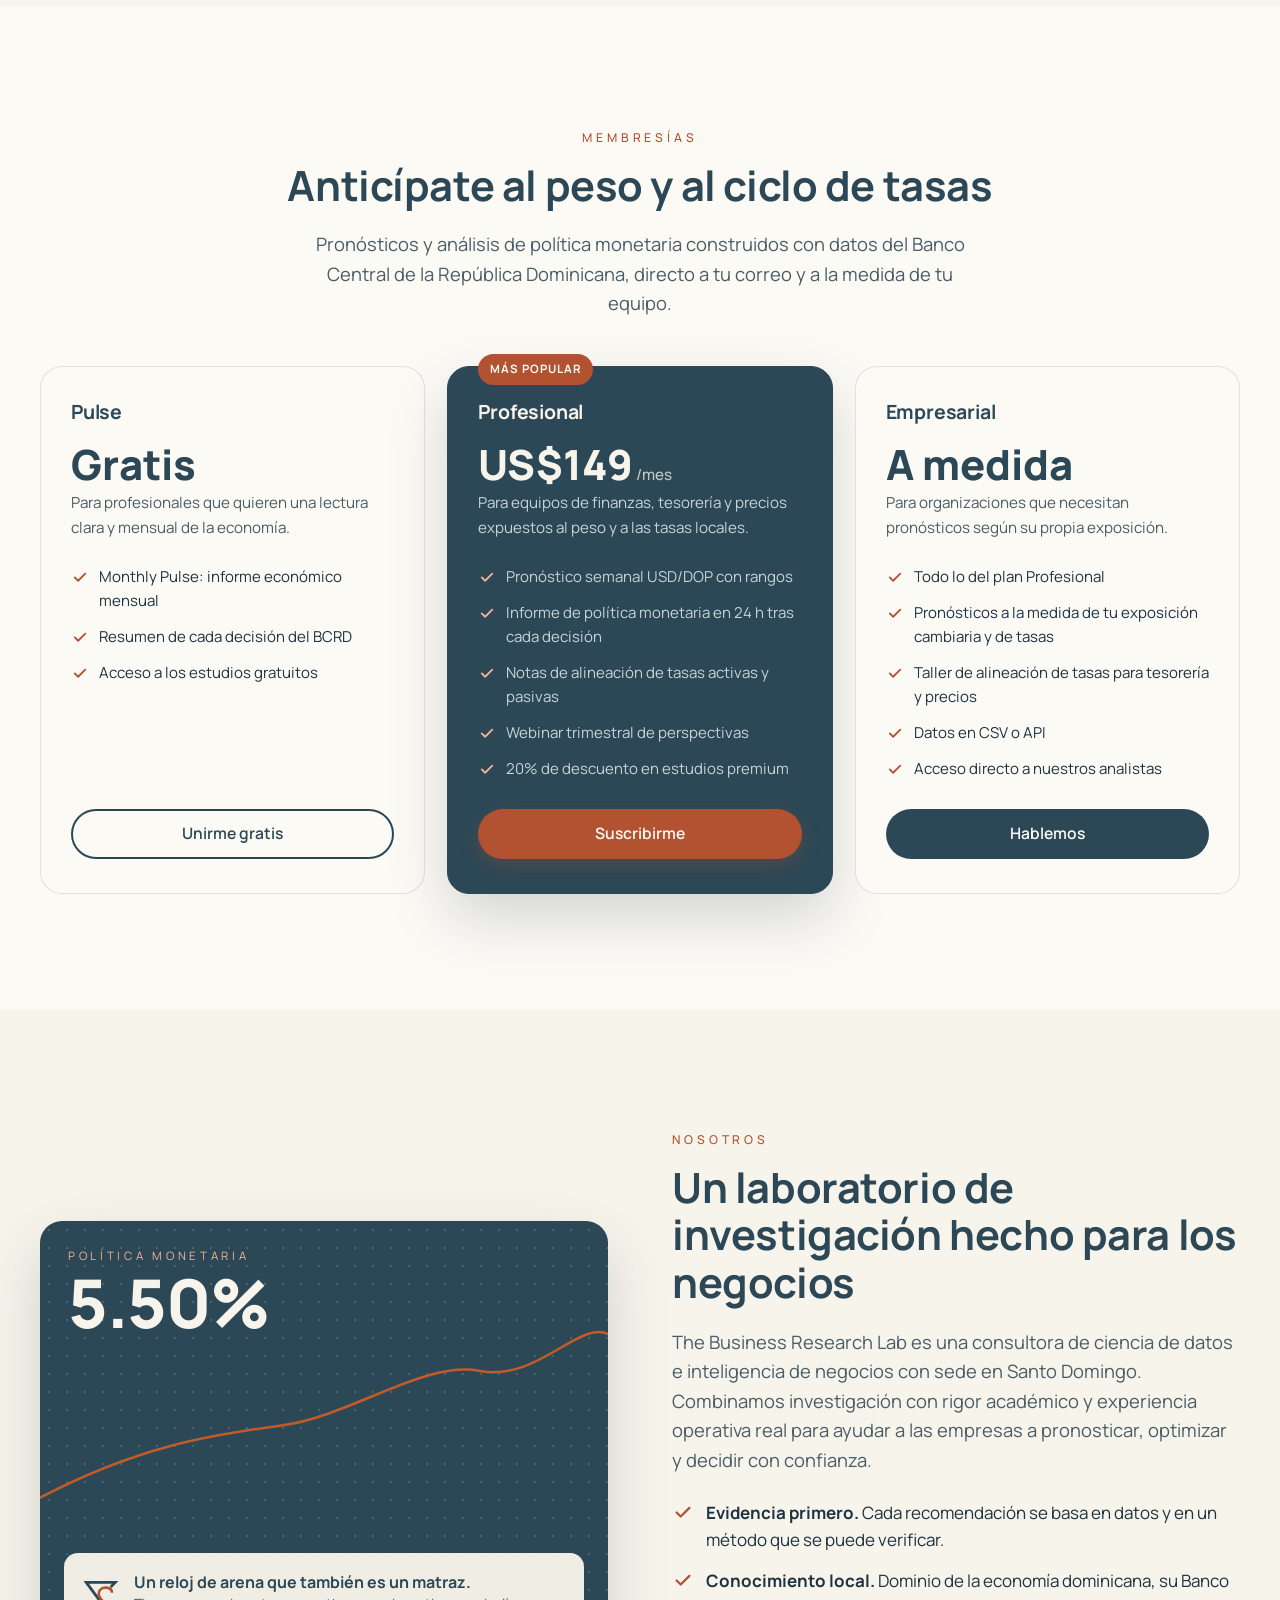
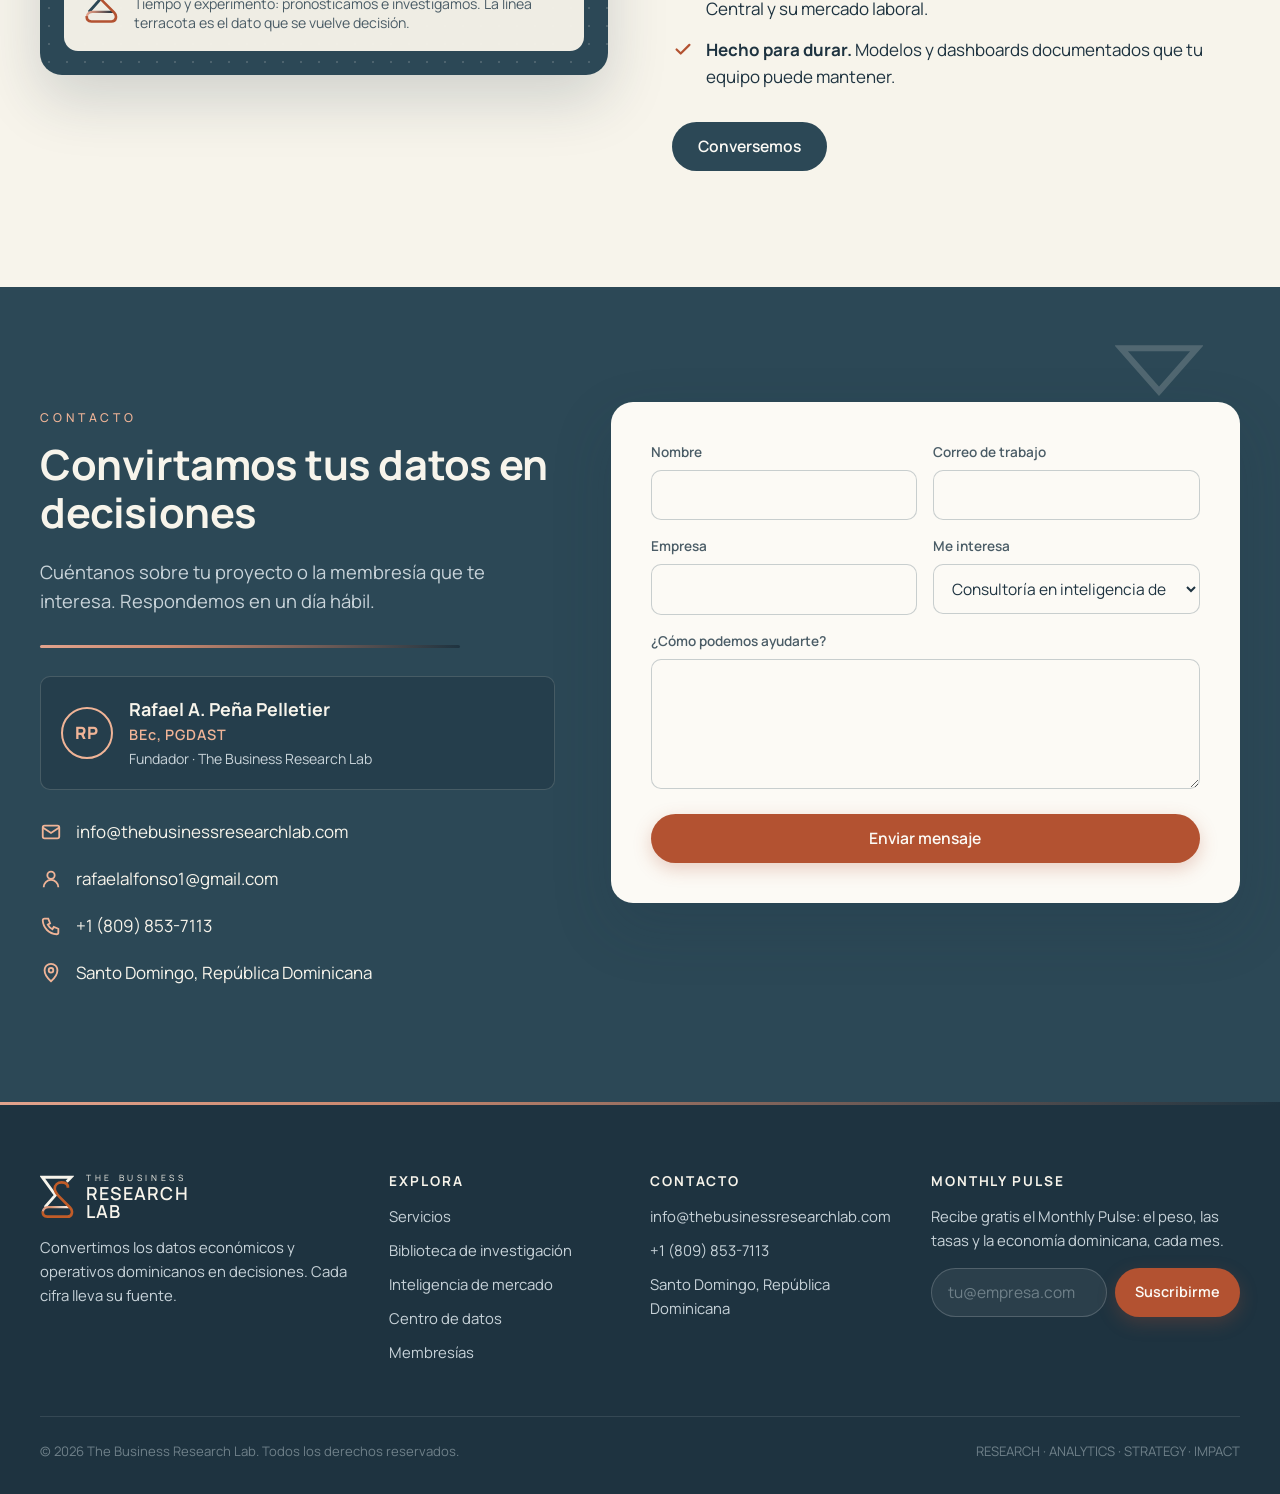
==== commit e68ef517: "Inicio: verbos de acción bajo el hero y «El pulso de hoy» como franja propia - Anticipa · Decide · O" ====
--- a/public/index.html
+++ b/public/index.html
@@ -77,33 +77,28 @@
 </section>
 
 <div class="wrap">
-  <div class="pulse" data-pulse>
-    <a class="pulse-card pulse-card--navy reveal" href="mercados.html" data-p="fx">
-      <span class="pulse-card__lab">USD/DOP · <span data-p-date>20 nov 2026</span></span>
-      <strong class="pulse-card__val" data-p-val>59.54</strong>
-      <svg class="pulse-card__spark" viewBox="0 0 120 30" preserveAspectRatio="none" aria-hidden="true" data-p-spark></svg>
-      <span class="pulse-card__note" data-p-note>Compra BCRD · venta 59.98</span>
-    </a>
-    <a class="pulse-card reveal" href="datos.html#tasa_politica_monetaria_mensual" data-p="tpm">
-      <span class="pulse-card__lab">Tasa de política · <span data-p-date>nov 2026</span></span>
-      <strong class="pulse-card__val" data-p-val>5.50%</strong>
-      <svg class="pulse-card__spark" viewBox="0 0 120 30" preserveAspectRatio="none" aria-hidden="true" data-p-spark></svg>
-      <span class="pulse-card__note" data-p-note>Alza de 25 pb en oct 2026</span>
-    </a>
-    <a class="pulse-card reveal" href="datos.html#inflacion_interanual_mensual" data-p="infl">
-      <span class="pulse-card__lab">Inflación interanual · <span data-p-date>oct 2026</span></span>
-      <strong class="pulse-card__val" data-p-val>5.14%</strong>
-      <svg class="pulse-card__spark" viewBox="0 0 120 30" preserveAspectRatio="none" aria-hidden="true" data-p-spark></svg>
-      <span class="pulse-card__note" data-p-note>Sobre el rango meta de 4% ± 1%</span>
-    </a>
-    <a class="pulse-card reveal" href="datos.html#tasa_interbancaria_mensual" data-p="interb">
-      <span class="pulse-card__lab">Tasa interbancaria · <span data-p-date>oct 2026</span></span>
-      <strong class="pulse-card__val" data-p-val>8.20%</strong>
-      <svg class="pulse-card__spark" viewBox="0 0 120 30" preserveAspectRatio="none" aria-hidden="true" data-p-spark></svg>
-      <span class="pulse-card__note" data-p-note>270 pb sobre la TPM</span>
-    </a>
-  </div>
-  <p class="pulse-foot">El pulso de hoy · Fuente: BCRD · se actualiza solo dos veces al día · <a href="datos.html">Ver los 9 indicadores →</a></p>
+  <div class="actions-row">
+    <a class="action-card action-card--navy reveal" href="#svc-pronosticos">
+      <strong class="action-card__word">Anticipa</strong>
+      <p>Ve el tipo de cambio, la demanda y el riesgo antes que tu competencia.</p>
+      <span class="action-card__go">Pronósticos <span aria-hidden="true">→</span></span>
+    </a>
+    <a class="action-card reveal" href="#svc-bi">
+      <strong class="action-card__word">Decide</strong>
+      <p>Respuestas claras con tus datos, en días, no en meses.</p>
+      <span class="action-card__go">Inteligencia de negocios y dashboards <span aria-hidden="true">→</span></span>
+    </a>
+    <a class="action-card reveal" href="#svc-productividad">
+      <strong class="action-card__word">Optimiza</strong>
+      <p>Más productividad por persona y menos costo por operación.</p>
+      <span class="action-card__go">Productividad y contact centers <span aria-hidden="true">→</span></span>
+    </a>
+    <a class="action-card reveal" href="#svc-predictivos">
+      <strong class="action-card__word">Crece</strong>
+      <p>Modelos que convierten tus datos en ingresos y retención.</p>
+      <span class="action-card__go">Modelos predictivos <span aria-hidden="true">→</span></span>
+    </a>
+  </div>
 </div>
 
 <section class="section" id="servicios">
@@ -114,32 +109,32 @@
       <p class="lead">Unimos ciencia de datos rigurosa con experiencia operativa, para que cada modelo, pronóstico y dashboard termine en una decisión que alguien pueda tomar.</p>
     </div>
     <div class="services-grid">
-      <article class="service reveal">
+      <article class="service reveal" id="svc-bi">
         <div class="service__icon"><svg viewBox="0 0 24 24" fill="none" stroke="#2C4856" stroke-width="1.8" stroke-linecap="round" stroke-linejoin="round"><path d="M3 3v18h18"/><path d="M7 15l4-4 3 3 5-6"/><circle cx="19" cy="8" r="1.2" fill="#B35231" stroke="#B35231"/></svg></div>
         <h3>Consultoría en inteligencia de negocios</h3>
         <p>Construimos una base de datos confiable y una cultura de medición en la que tus líderes confíen.</p>
         <ul><li><span>Diagnóstico de madurez de datos y hoja de ruta</span></li><li><span>Marcos de KPI y definición de métricas</span></li><li><span>Modelado y gobierno de datos</span></li></ul>
       </article>
-      <article class="service reveal">
+      <article class="service reveal" id="svc-pronosticos">
         <div class="service__icon"><svg viewBox="0 0 24 24" fill="none" stroke="#2C4856" stroke-width="1.8" stroke-linecap="round" stroke-linejoin="round"><path d="M3 17l5-5 4 3 4-6"/><path d="M16 9l5-3" stroke="#B35231" stroke-dasharray="2 2.5"/><path d="M3 21h18"/></svg></div>
         <h3>Pronósticos</h3>
         <p>Pronósticos de demanda, ingresos, volumen y variables macro, con rangos de incertidumbre honestos.</p>
         <ul><li><span>Series de tiempo y modelos jerárquicos</span></li><li><span>Escenarios y pruebas de estrés</span></li><li><span>Perspectivas de tipo de cambio y tasas</span></li></ul>
       </article>
-      <article class="service reveal">
+      <article class="service reveal" id="svc-productividad">
         <div class="service__icon"><svg viewBox="0 0 24 24" fill="none" stroke="#2C4856" stroke-width="1.8" stroke-linecap="round" stroke-linejoin="round"><path d="M4 14v-2a8 8 0 0 1 16 0v2"/><rect x="2.5" y="13" width="4" height="6" rx="1.5"/><rect x="17.5" y="13" width="4" height="6" rx="1.5"/><path d="M19.5 19c0 1.5-2 2.5-5 2.5" stroke="#B35231"/></svg></div>
         <h3>Optimización de contact centers</h3>
         <p>Dimensiona tu staffing, eleva la calidad y reduce el costo por contacto sin afectar la experiencia del cliente.</p>
         <ul><li><span>Pronóstico de volumen por intervalo</span></li><li><span>Modelos de capacidad y horarios</span></li><li><span>Analítica de calidad y desempeño</span></li></ul>
         <button class="btn btn--ghost btn--sm" data-get="wp-optimizacion-contact-center" style="margin-top:20px;align-self:flex-start">Descarga el artículo gratis</button>
       </article>
-      <article class="service reveal">
+      <article class="service reveal" id="svc-predictivos">
         <div class="service__icon"><svg viewBox="0 0 24 24" fill="none" stroke="#2C4856" stroke-width="1.8" stroke-linecap="round" stroke-linejoin="round"><circle cx="5" cy="6" r="2"/><circle cx="5" cy="18" r="2"/><circle cx="12" cy="12" r="2"/><circle cx="19" cy="12" r="2.2" fill="#B35231" stroke="#B35231"/><path d="M7 7l3.5 3.5M7 17l3.5-3.5M14 12h2.8"/></svg></div>
         <h3>Modelos predictivos</h3>
         <p>Modelos de machine learning que anticipan abandono, riesgo, conversión y demanda.</p>
         <ul><li><span>Scoring de churn, propensión y riesgo</span></li><li><span>Modelos explicables y auditables</span></li><li><span>Puesta en producción y monitoreo</span></li></ul>
       </article>
-      <article class="service reveal">
+      <article class="service reveal" id="svc-dashboards">
         <div class="service__icon"><svg viewBox="0 0 24 24" fill="none" stroke="#2C4856" stroke-width="1.8" stroke-linecap="round" stroke-linejoin="round"><rect x="3" y="3" width="18" height="18" rx="2.5"/><path d="M3 9h18M9 21V9"/><path d="M12.5 17l2-3 2 1.5 2.5-3.5" stroke="#B35231"/></svg></div>
         <h3>Desarrollo de dashboards</h3>
         <p>Visualizaciones claras y rápidas en Power BI, Tableau, Looker o web a la medida.</p>
@@ -170,6 +165,43 @@
       <div class="step reveal"><h3>Integrar</h3><p>Entregamos, capacitamos a tu equipo y monitoreamos los modelos para que el valor crezca.</p></div>
     </div>
   </div>
+</section>
+
+<section class="section section--pulse" id="pulso">
+<div class="wrap">
+  <div class="section-head reveal">
+    <span class="eyebrow">El pulso de hoy</span>
+    <h2>La economía dominicana, en vivo</h2>
+    <p class="lead">Cuatro indicadores clave del Banco Central que se actualizan solos dos veces al día. Así trabajamos: datos oficiales, al instante, listos para decidir.</p>
+  </div>
+  <div class="pulse pulse--band" data-pulse>
+    <a class="pulse-card pulse-card--navy reveal" href="mercados.html" data-p="fx">
+      <span class="pulse-card__lab">USD/DOP · <span data-p-date>20 nov 2026</span></span>
+      <strong class="pulse-card__val" data-p-val>59.54</strong>
+      <svg class="pulse-card__spark" viewBox="0 0 120 30" preserveAspectRatio="none" aria-hidden="true" data-p-spark></svg>
+      <span class="pulse-card__note" data-p-note>Compra BCRD · venta 59.98</span>
+    </a>
+    <a class="pulse-card reveal" href="datos.html#tasa_politica_monetaria_mensual" data-p="tpm">
+      <span class="pulse-card__lab">Tasa de política · <span data-p-date>nov 2026</span></span>
+      <strong class="pulse-card__val" data-p-val>5.50%</strong>
+      <svg class="pulse-card__spark" viewBox="0 0 120 30" preserveAspectRatio="none" aria-hidden="true" data-p-spark></svg>
+      <span class="pulse-card__note" data-p-note>Alza de 25 pb en oct 2026</span>
+    </a>
+    <a class="pulse-card reveal" href="datos.html#inflacion_interanual_mensual" data-p="infl">
+      <span class="pulse-card__lab">Inflación interanual · <span data-p-date>oct 2026</span></span>
+      <strong class="pulse-card__val" data-p-val>5.14%</strong>
+      <svg class="pulse-card__spark" viewBox="0 0 120 30" preserveAspectRatio="none" aria-hidden="true" data-p-spark></svg>
+      <span class="pulse-card__note" data-p-note>Sobre el rango meta de 4% ± 1%</span>
+    </a>
+    <a class="pulse-card reveal" href="datos.html#tasa_interbancaria_mensual" data-p="interb">
+      <span class="pulse-card__lab">Tasa interbancaria · <span data-p-date>oct 2026</span></span>
+      <strong class="pulse-card__val" data-p-val>8.20%</strong>
+      <svg class="pulse-card__spark" viewBox="0 0 120 30" preserveAspectRatio="none" aria-hidden="true" data-p-spark></svg>
+      <span class="pulse-card__note" data-p-note>270 pb sobre la TPM</span>
+    </a>
+  </div>
+  <p class="pulse-foot">Fuente: BCRD · se actualiza solo dos veces al día · <a href="datos.html">Ver los 9 indicadores →</a></p>
+</div>
 </section>
 
 <section class="section" id="investigacion">
--- a/public/css/styles.css
+++ b/public/css/styles.css
@@ -184,6 +184,24 @@
 .chip--good { background: #DCEFE5; color: var(--good); }
 .chip--dot::before { content: ""; width: 7px; height: 7px; border-radius: 50%; background: currentColor; }
 
+/* ---------- Verbos de acción (bajo el hero) ---------- */
+.actions-row { display: grid; grid-template-columns: repeat(4, 1fr); gap: 16px; margin-top: -64px; position: relative; z-index: 2; }
+.action-card {
+  display: flex; flex-direction: column; gap: 8px; padding: 26px 24px 22px; border-radius: var(--radius);
+  background: var(--paper); box-shadow: var(--shadow); color: var(--ink); text-decoration: none; transition: transform .25s;
+}
+.action-card:hover, .action-card:focus-visible { transform: translateY(-4px); }
+.action-card__word { font-size: 2.15rem; font-weight: 800; line-height: 1; letter-spacing: -.03em; color: var(--slate); }
+.action-card p { margin: 0; font-size: .95rem; line-height: 1.5; color: var(--ink-2); flex: 1; }
+.action-card__go { margin-top: 6px; font-size: .78rem; font-weight: 700; letter-spacing: .04em; text-transform: uppercase; color: var(--rust); }
+.action-card__go span { display: inline-block; transition: transform .2s; }
+.action-card:hover .action-card__go span { transform: translateX(4px); }
+.action-card--navy { background: var(--slate); }
+.action-card--navy .action-card__word { color: var(--ivory); }
+.action-card--navy p { color: var(--slate-200); }
+.action-card--navy .action-card__go { color: var(--accent-on-navy); }
+.service:target { box-shadow: 0 0 0 2px var(--rust), var(--shadow); }
+
 /* ---------- El pulso de hoy (datos en vivo bajo el hero) ---------- */
 .pulse { display: grid; grid-template-columns: repeat(4, 1fr); gap: 16px; margin-top: -64px; position: relative; z-index: 2; }
 .pulse-card {
@@ -202,6 +220,7 @@
 .pulse-card--navy .pulse-card__note { color: var(--slate-200); }
 .pulse-card--navy .pulse-card__spark path { stroke: var(--rust-on-navy); }
 .pulse-card--navy .pulse-card__spark circle { fill: var(--ivory); }
+.pulse.pulse--band { margin-top: 0; }
 .pulse-foot { margin: 14px 2px 0; font-size: .84rem; color: var(--ink-3); }
 .pulse-foot a { color: var(--rust); font-weight: 600; }
 
@@ -458,6 +477,7 @@
   .nav .btn { margin: 10px 0 0; }
   .hero-grid, .about-grid, .contact-grid { grid-template-columns: 1fr; gap: 40px; }
   .pulse { grid-template-columns: repeat(2, 1fr); margin-top: -40px; }
+  .actions-row { grid-template-columns: repeat(2, 1fr); margin-top: -40px; }
   .plans { grid-template-columns: 1fr; max-width: 480px; margin-inline: auto; }
   .plan--featured { transform: none; }
 }
@@ -470,6 +490,11 @@
   .hero-stats { gap: 22px; }
   .hero-actions .btn { flex: 1 1 100%; }
   .pulse { gap: 10px; }
+  .actions-row { gap: 10px; }
+  .action-card { padding: 18px 14px 16px; gap: 6px; }
+  .action-card__word { font-size: 1.55rem; }
+  .action-card p { font-size: .82rem; }
+  .action-card__go { font-size: .66rem; letter-spacing: .02em; }
   .pulse-card { padding: 16px 14px 14px; }
   .pulse-card__val { font-size: 1.6rem; }
   .pulse-card__lab { font-size: .68rem; letter-spacing: .05em; }
